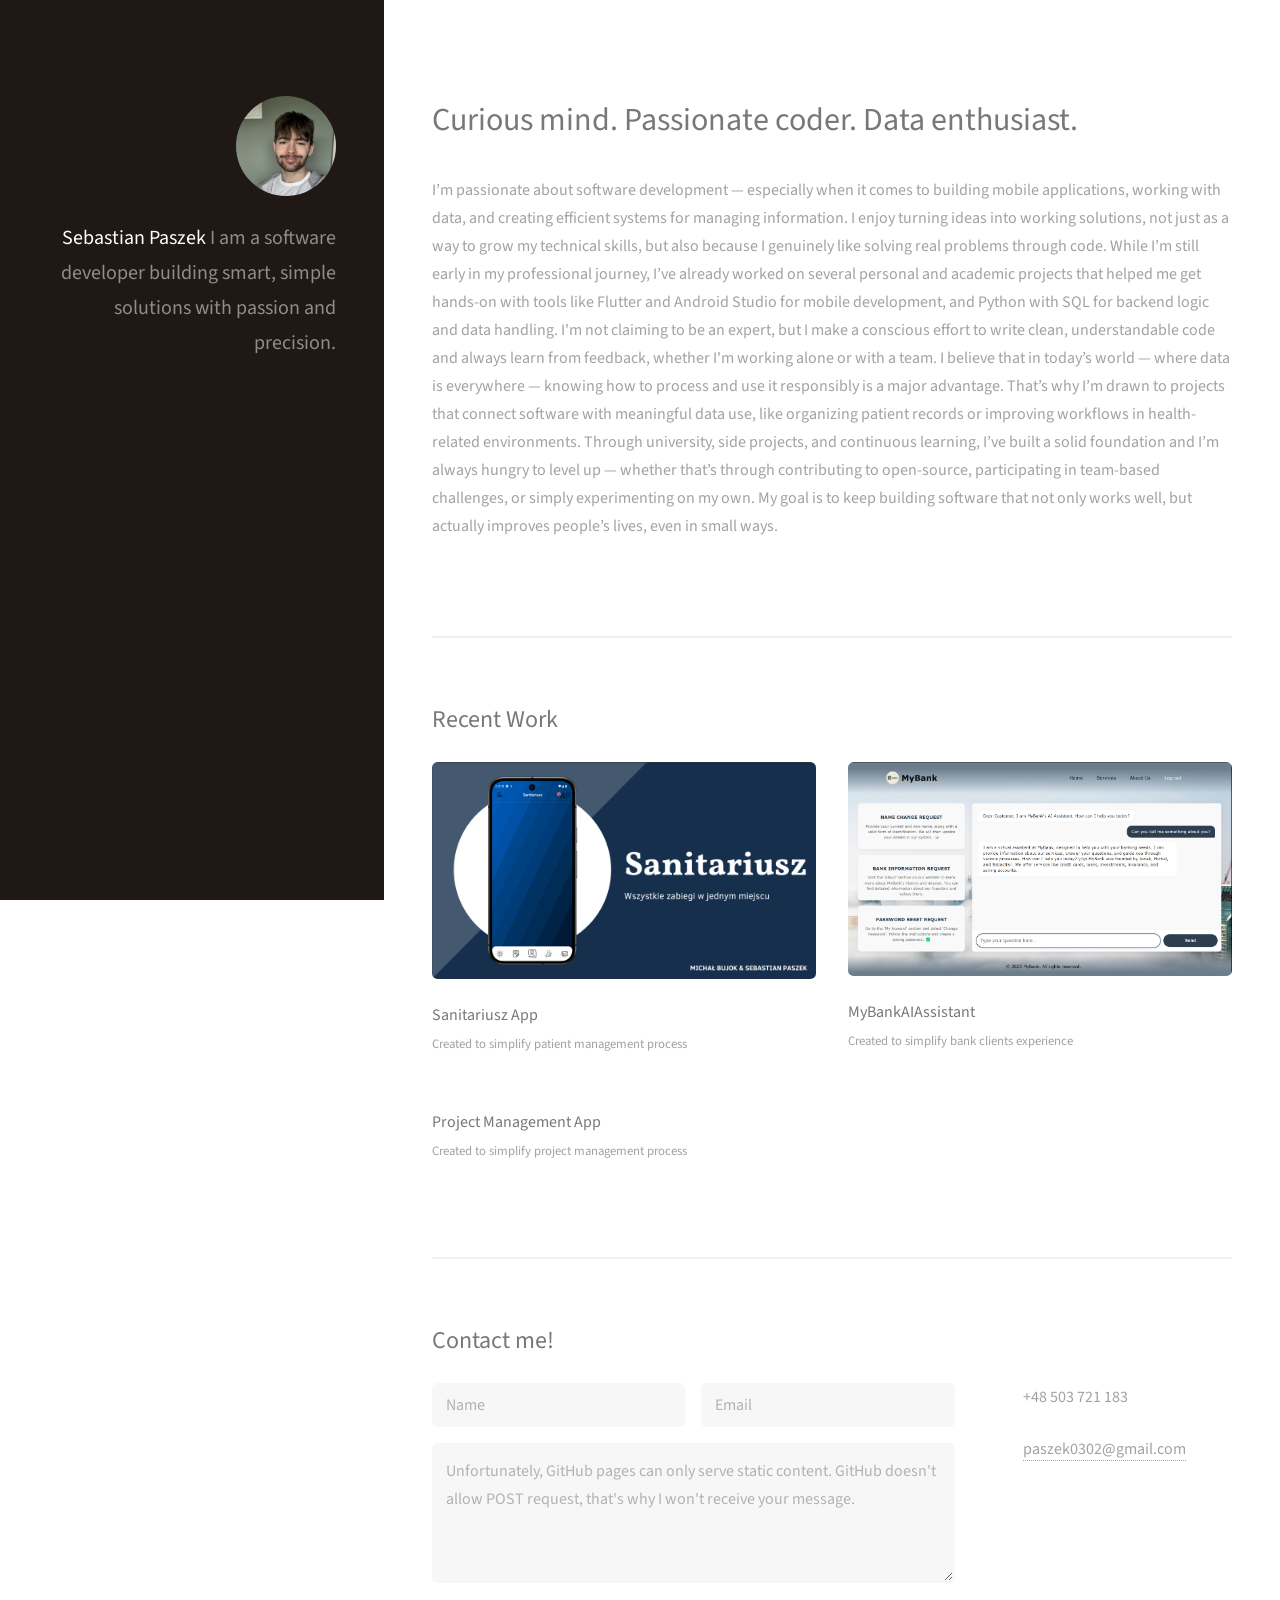
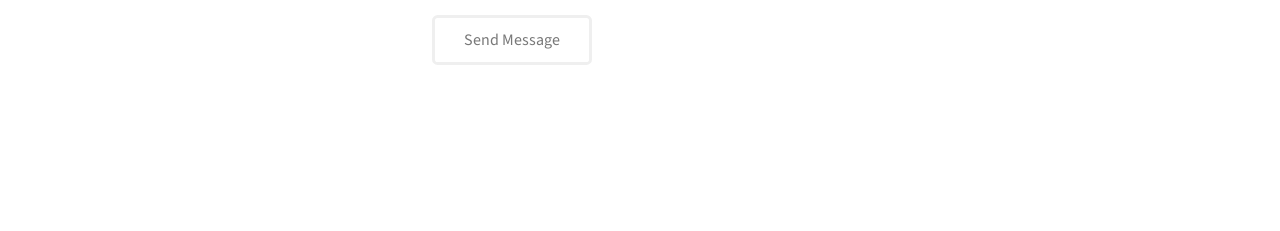
==== index.html @ a82b61fe "First push Inital push" ====
<!DOCTYPE HTML>
<!--
	Strata by HTML5 UP
	html5up.net | @ajlkn
	Free for personal and commercial use under the CCA 3.0 license (html5up.net/license)
-->
<html>
	<head>
		<title>Sebastian Paszek - Software Developer</title>
		<meta charset="utf-8" />
		<meta name="viewport" content="width=device-width, initial-scale=1, user-scalable=no" />
		<link rel="stylesheet" href="assets/css/main.css" />
	</head>
	<body class="is-preload">

		<!-- Header -->
			<header id="header">
				<div class="inner">
					<a href="#" class="image avatar"><img src="images/avatar.jpeg" alt="" /></a>
					<h1><strong>Sebastian Paszek</strong><br />
					I am a software developer building smart, simple solutions
					<br>with passion and precision. <br />
				</div>
			</header>

		<!-- Main -->
			<div id="main">

				<!-- About me section
				<section id="about" style="height: 0;">
					
				</section>

				About my work section
				<section id="work" style="height: 0;">
 				-->

				<!-- One -->
					<section id="one">
						<header class="major">
							<h2>Curious mind. Passionate coder. Data enthusiast.</h2>
						</header>
						<p>I’m passionate about software development — especially when it comes to building mobile applications, working with data, and creating efficient systems for managing information. I enjoy turning ideas into working solutions, not just as a way to grow my technical skills, but also because I genuinely like solving real problems through code.

While I’m still early in my professional journey, I’ve already worked on several personal and academic projects that helped me get hands-on with tools like Flutter and Android Studio for mobile development, and Python with SQL for backend logic and data handling. I'm not claiming to be an expert, but I make a conscious effort to write clean, understandable code and always learn from feedback, whether I'm working alone or with a team.

I believe that in today’s world — where data is everywhere — knowing how to process and use it responsibly is a major advantage. That’s why I’m drawn to projects that connect software with meaningful data use, like organizing patient records or improving workflows in health-related environments.

Through university, side projects, and continuous learning, I’ve built a solid foundation and I’m always hungry to level up — whether that’s through contributing to open-source, participating in team-based challenges, or simply experimenting on my own. My goal is to keep building software that not only works well, but actually improves people’s lives, even in small ways.</p>
						<ul class="actions">
							<!-- <li><a href="#" data-section="about" class="button">More about me</a></li> -->
						</ul>
					</section>

				<!-- Two -->
					<section id="two">
						<h2>Recent Work</h2>
						<div class="row">
							<article class="col-6 col-12-xsmall work-item">
								<a href="images/fulls/01.png" class="image fit thumb"><img src="images/thumbs/01.png" alt="" /></a>
								<h3>Sanitariusz App</h3>
								<p>Created to simplify patient management process</p>
							</article>
							<article class="col-6 col-12-xsmall work-item">
								<a href="images/fulls/02.png" class="image fit thumb"><img src="images/thumbs/02.png" alt="" /></a>
								<h3>MyBankAIAssistant</h3>
								<p>Created to simplify bank clients experience</p>
							</article>
							<article class="col-6 col-12-xsmall work-item">
								<a href="images/fulls/03.jpg" class="image fit thumb"><img src="images/thumbs/03.jpg" alt="" /></a>
								<h3>Project Management App</h3>
								<p>Created to simplify project management process</p>
							</article>
						</div>
						<ul class="actions">
							<!-- <li><a href="#" data-section="work"  class="button">More about my work</a></li> -->
						</ul>
					</section>

				<!-- Three -->
					<section id="three">
						<h2>Contact me!</h2>
						<div class="row">
							<div class="col-8 col-12-small">
								<form method="post" action="#">
									<div class="row gtr-uniform gtr-50">
										<div class="col-6 col-12-xsmall"><input type="text" name="name" id="name" placeholder="Name" /></div>
										<div class="col-6 col-12-xsmall"><input type="email" name="email" id="email" placeholder="Email" /></div>
										<div class="col-12"><textarea name="message" id="message" placeholder="Unfortunately, GitHub pages can only serve static content. GitHub doesn't allow POST request, that's why I won't receive your message. " rows="4"></textarea></div>
									</div>
								</form>
								<ul class="actions">
									<li><input type="submit" value="Send Message" /></li>
								</ul>
							</div>
							<div class="col-4 col-12-small">
								<ul class="labeled-icons">
									<li>
										<h3 class="icon solid fa-mobile-alt"><span class="label">Phone</span></h3>
										+48 503 721 183
									</li>
									<li>
										<h3 class="icon solid fa-envelope"><span class="label">Email</span></h3>
										<a href="#">paszek0302@gmail.com</a>
									</li>
								</ul>
							</div>
						</div>
					</section>
			</div>

		<!-- Footer -->
			<footer id="footer">
				<div class="inner">
					<ul class="icons">
						<li><a href="#" class="icon brands fa-twitter"><span class="label">Twitter</span></a></li>
						<li><a href="#" class="icon brands fa-github"><span class="label">Github</span></a></li>
						<li><a href="#" class="icon brands fa-dribbble"><span class="label">Dribbble</span></a></li>
						<li><a href="#" class="icon solid fa-envelope"><span class="label">Email</span></a></li>
					</ul>
					<ul class="copyright">
						<li>&copy; Sebastian Paszek</li>
					</ul>
				</div>
			</footer>

		<!-- Scripts -->
			<script src="assets/js/jquery.min.js"></script>
			<script src="assets/js/jquery.poptrox.min.js"></script>
			<script src="assets/js/browser.min.js"></script>
			<script src="assets/js/breakpoints.min.js"></script>
			<script src="assets/js/util.js"></script>
			<script src="assets/js/main.js"></script>
			<script src="assets/js/dynamic-content.js"></script>
	</body>
</html>
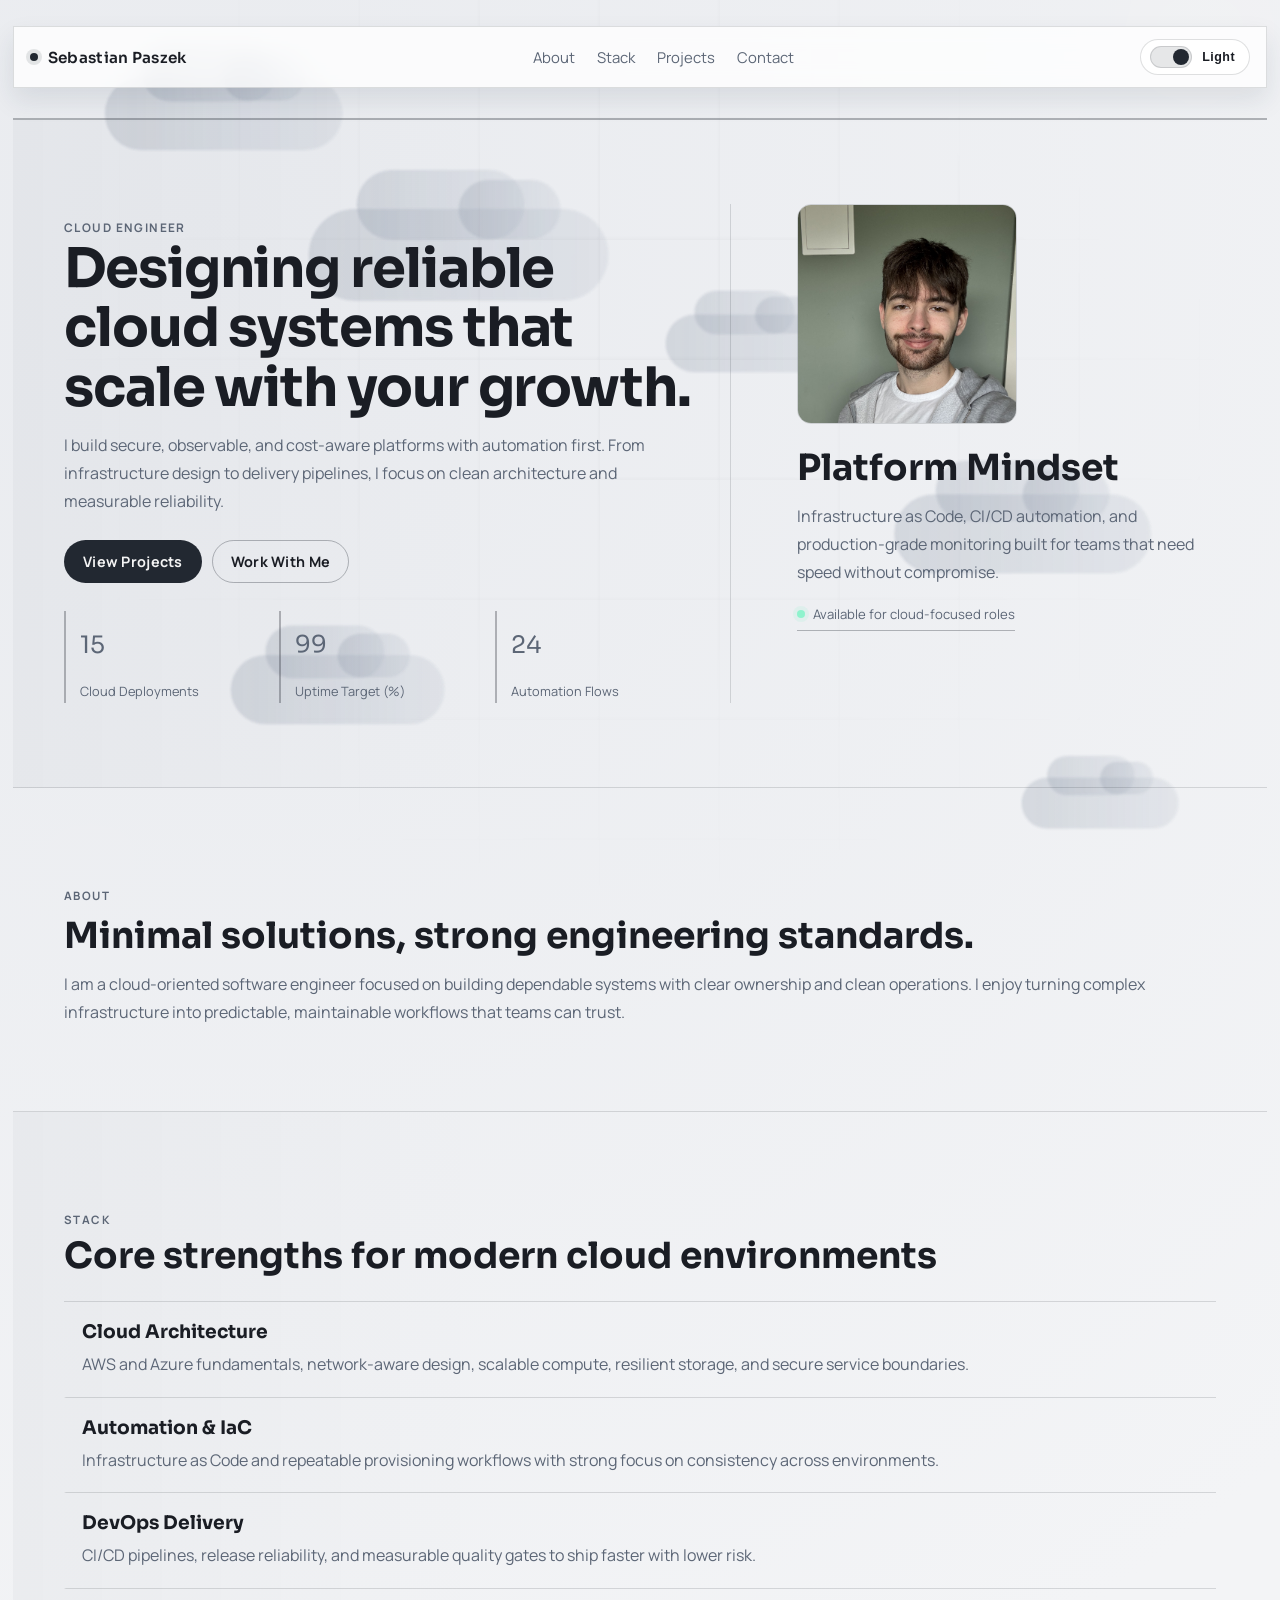
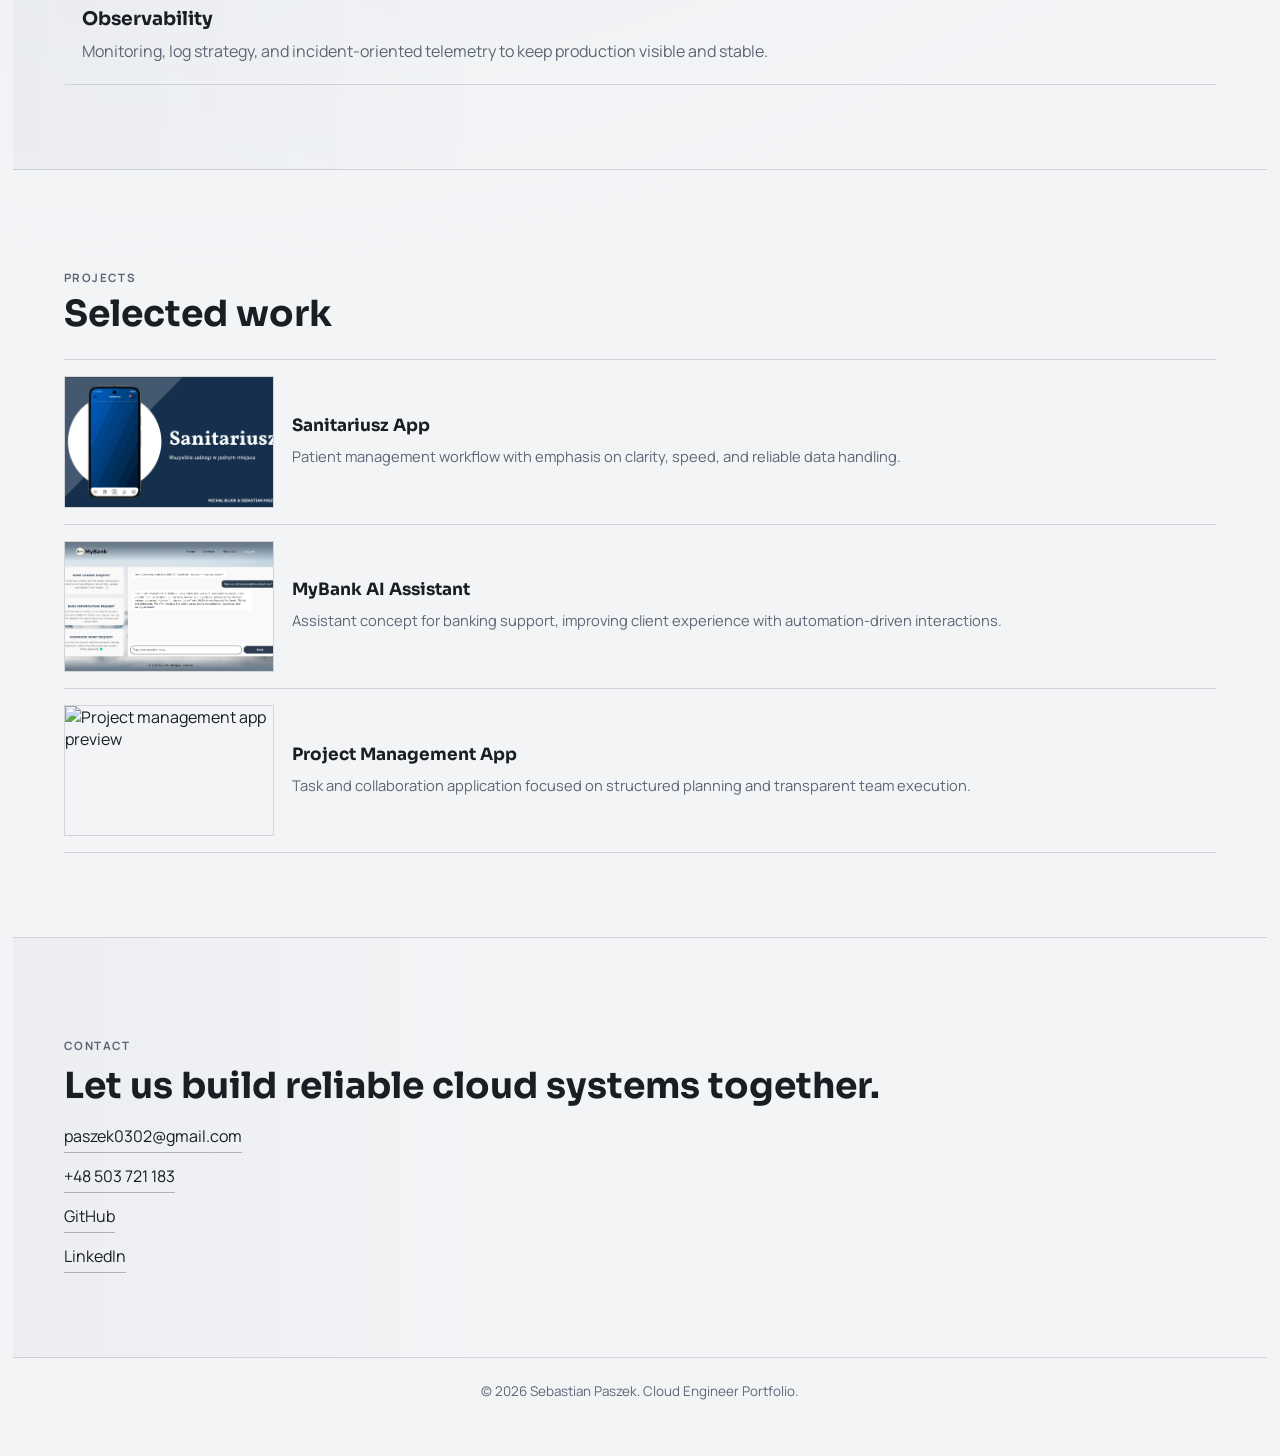
==== commit 1b89c9c2: "New portfolio new :)" ====
--- a/index.html
+++ b/index.html
@@ -1,136 +1,182 @@
-<!DOCTYPE HTML>
-<!--
-	Strata by HTML5 UP
-	html5up.net | @ajlkn
-	Free for personal and commercial use under the CCA 3.0 license (html5up.net/license)
--->
-<html>
-	<head>
-		<title>Sebastian Paszek - Software Developer</title>
-		<meta charset="utf-8" />
-		<meta name="viewport" content="width=device-width, initial-scale=1, user-scalable=no" />
-		<link rel="stylesheet" href="assets/css/main.css" />
-	</head>
-	<body class="is-preload">
+﻿<!DOCTYPE html>
+<html lang="en" data-theme="dark">
+  <head>
+    <meta charset="UTF-8" />
+    <meta name="viewport" content="width=device-width, initial-scale=1.0" />
+    <title>Sebastian Paszek | Cloud Engineer</title>
+    <meta
+      name="description"
+      content="Portfolio of Sebastian Paszek - Cloud Engineer focused on scalable architecture, automation, and reliable delivery."
+    />
+    <link rel="preconnect" href="https://fonts.googleapis.com" />
+    <link rel="preconnect" href="https://fonts.gstatic.com" crossorigin />
+    <link
+      href="https://fonts.googleapis.com/css2?family=Manrope:wght@400;500;600;700;800&family=Sora:wght@500;600;700&display=swap"
+      rel="stylesheet"
+    />
+    <link rel="stylesheet" href="assets/css/main.css" />
+  </head>
+  <body>
+    <div class="sky" aria-hidden="true">
+      <div class="cloud cloud-1"></div>
+      <div class="cloud cloud-2"></div>
+      <div class="cloud cloud-3"></div>
+      <div class="cloud cloud-4"></div>
+      <div class="cloud cloud-5"></div>
+      <div class="cloud cloud-6"></div>
+      <div class="grid"></div>
+      <div class="glow glow-1"></div>
+      <div class="glow glow-2"></div>
+    </div>
 
-		<!-- Header -->
-			<header id="header">
-				<div class="inner">
-					<a href="#" class="image avatar"><img src="images/avatar.jpeg" alt="" /></a>
-					<h1><strong>Sebastian Paszek</strong><br />
-					I am a software developer building smart, simple solutions
-					<br>with passion and precision. <br />
-				</div>
-			</header>
+    <div class="layout">
+      <header class="topbar reveal" data-reveal>
+        <a class="brand" href="#home">
+          <span class="brand-dot"></span>
+          Sebastian Paszek
+        </a>
+        <nav class="menu" aria-label="Main navigation">
+          <a href="#about">About</a>
+          <a href="#stack">Stack</a>
+          <a href="#projects">Projects</a>
+          <a href="#contact">Contact</a>
+        </nav>
+        <button class="theme-toggle" id="theme-toggle" type="button" aria-label="Switch theme">
+          <span class="toggle-track">
+            <span class="toggle-thumb"></span>
+          </span>
+          <span class="toggle-label" id="theme-label">Dark</span>
+        </button>
+      </header>
 
-		<!-- Main -->
-			<div id="main">
+      <main class="sections">
+        <section class="section-band hero-band" id="home">
+          <div class="hero-content reveal" data-reveal>
+            <p class="eyebrow">Cloud Engineer</p>
+            <h1>Designing reliable cloud systems that scale with your growth.</h1>
+            <p class="hero-text">
+              I build secure, observable, and cost-aware platforms with automation first. From infrastructure design to delivery pipelines,
+              I focus on clean architecture and measurable reliability.
+            </p>
+            <div class="hero-actions">
+              <a class="btn btn-primary" href="#projects">View Projects</a>
+              <a class="btn btn-ghost" href="#contact">Work With Me</a>
+            </div>
+            <ul class="stats">
+              <li>
+                <p class="stat-value" data-counter="15">0</p>
+                <p class="stat-label">Cloud Deployments</p>
+              </li>
+              <li>
+                <p class="stat-value" data-counter="99">0</p>
+                <p class="stat-label">Uptime Target (%)</p>
+              </li>
+              <li>
+                <p class="stat-value" data-counter="24">0</p>
+                <p class="stat-label">Automation Flows</p>
+              </li>
+            </ul>
+          </div>
 
-				<!-- About me section
-				<section id="about" style="height: 0;">
-					
-				</section>
+          <aside class="hero-card reveal" data-reveal>
+            <img src="images/avatar.jpeg" alt="Portrait of Sebastian Paszek" />
+            <div class="hero-card-content">
+              <h2>Platform Mindset</h2>
+              <p>
+                Infrastructure as Code, CI/CD automation, and production-grade monitoring built for teams that need speed without compromise.
+              </p>
+            </div>
+            <div class="status-pill">
+              <span class="status-dot"></span>
+              Available for cloud-focused roles
+            </div>
+          </aside>
+        </section>
 
-				About my work section
-				<section id="work" style="height: 0;">
- 				-->
+        <section class="section-band reveal" id="about" data-reveal>
+          <p class="section-kicker">About</p>
+          <h2>Minimal solutions, strong engineering standards.</h2>
+          <p>
+            I am a cloud-oriented software engineer focused on building dependable systems with clear ownership and clean operations. I enjoy
+            turning complex infrastructure into predictable, maintainable workflows that teams can trust.
+          </p>
+        </section>
 
-				<!-- One -->
-					<section id="one">
-						<header class="major">
-							<h2>Curious mind. Passionate coder. Data enthusiast.</h2>
-						</header>
-						<p>I’m passionate about software development — especially when it comes to building mobile applications, working with data, and creating efficient systems for managing information. I enjoy turning ideas into working solutions, not just as a way to grow my technical skills, but also because I genuinely like solving real problems through code.
+        <section class="section-band" id="stack">
+          <div class="section-head reveal" data-reveal>
+            <p class="section-kicker">Stack</p>
+            <h2>Core strengths for modern cloud environments</h2>
+          </div>
+          <div class="stack-grid">
+            <article class="stack-card reveal" data-reveal>
+              <h3>Cloud Architecture</h3>
+              <p>AWS and Azure fundamentals, network-aware design, scalable compute, resilient storage, and secure service boundaries.</p>
+            </article>
+            <article class="stack-card reveal" data-reveal>
+              <h3>Automation & IaC</h3>
+              <p>Infrastructure as Code and repeatable provisioning workflows with strong focus on consistency across environments.</p>
+            </article>
+            <article class="stack-card reveal" data-reveal>
+              <h3>DevOps Delivery</h3>
+              <p>CI/CD pipelines, release reliability, and measurable quality gates to ship faster with lower risk.</p>
+            </article>
+            <article class="stack-card reveal" data-reveal>
+              <h3>Observability</h3>
+              <p>Monitoring, log strategy, and incident-oriented telemetry to keep production visible and stable.</p>
+            </article>
+          </div>
+        </section>
 
-While I’m still early in my professional journey, I’ve already worked on several personal and academic projects that helped me get hands-on with tools like Flutter and Android Studio for mobile development, and Python with SQL for backend logic and data handling. I'm not claiming to be an expert, but I make a conscious effort to write clean, understandable code and always learn from feedback, whether I'm working alone or with a team.
+        <section class="section-band" id="projects">
+          <div class="section-head reveal" data-reveal>
+            <p class="section-kicker">Projects</p>
+            <h2>Selected work</h2>
+          </div>
 
-I believe that in today’s world — where data is everywhere — knowing how to process and use it responsibly is a major advantage. That’s why I’m drawn to projects that connect software with meaningful data use, like organizing patient records or improving workflows in health-related environments.
+          <div class="projects-grid">
+            <article class="project-card reveal" data-reveal>
+              <img src="images/thumbs/01.png" alt="Sanitariusz app preview" />
+              <div class="project-content">
+                <h3>Sanitariusz App</h3>
+                <p>Patient management workflow with emphasis on clarity, speed, and reliable data handling.</p>
+              </div>
+            </article>
 
-Through university, side projects, and continuous learning, I’ve built a solid foundation and I’m always hungry to level up — whether that’s through contributing to open-source, participating in team-based challenges, or simply experimenting on my own. My goal is to keep building software that not only works well, but actually improves people’s lives, even in small ways.</p>
-						<ul class="actions">
-							<!-- <li><a href="#" data-section="about" class="button">More about me</a></li> -->
-						</ul>
-					</section>
+            <article class="project-card reveal" data-reveal>
+              <img src="images/thumbs/02.png" alt="Bank assistant preview" />
+              <div class="project-content">
+                <h3>MyBank AI Assistant</h3>
+                <p>Assistant concept for banking support, improving client experience with automation-driven interactions.</p>
+              </div>
+            </article>
 
-				<!-- Two -->
-					<section id="two">
-						<h2>Recent Work</h2>
-						<div class="row">
-							<article class="col-6 col-12-xsmall work-item">
-								<a href="images/fulls/01.png" class="image fit thumb"><img src="images/thumbs/01.png" alt="" /></a>
-								<h3>Sanitariusz App</h3>
-								<p>Created to simplify patient management process</p>
-							</article>
-							<article class="col-6 col-12-xsmall work-item">
-								<a href="images/fulls/02.png" class="image fit thumb"><img src="images/thumbs/02.png" alt="" /></a>
-								<h3>MyBankAIAssistant</h3>
-								<p>Created to simplify bank clients experience</p>
-							</article>
-							<article class="col-6 col-12-xsmall work-item">
-								<a href="images/fulls/03.jpg" class="image fit thumb"><img src="images/thumbs/03.jpg" alt="" /></a>
-								<h3>Project Management App</h3>
-								<p>Created to simplify project management process</p>
-							</article>
-						</div>
-						<ul class="actions">
-							<!-- <li><a href="#" data-section="work"  class="button">More about my work</a></li> -->
-						</ul>
-					</section>
+            <article class="project-card reveal" data-reveal>
+              <img src="images/thumbs/03.jpg" alt="Project management app preview" />
+              <div class="project-content">
+                <h3>Project Management App</h3>
+                <p>Task and collaboration application focused on structured planning and transparent team execution.</p>
+              </div>
+            </article>
+          </div>
+        </section>
 
-				<!-- Three -->
-					<section id="three">
-						<h2>Contact me!</h2>
-						<div class="row">
-							<div class="col-8 col-12-small">
-								<form method="post" action="#">
-									<div class="row gtr-uniform gtr-50">
-										<div class="col-6 col-12-xsmall"><input type="text" name="name" id="name" placeholder="Name" /></div>
-										<div class="col-6 col-12-xsmall"><input type="email" name="email" id="email" placeholder="Email" /></div>
-										<div class="col-12"><textarea name="message" id="message" placeholder="Unfortunately, GitHub pages can only serve static content. GitHub doesn't allow POST request, that's why I won't receive your message. " rows="4"></textarea></div>
-									</div>
-								</form>
-								<ul class="actions">
-									<li><input type="submit" value="Send Message" /></li>
-								</ul>
-							</div>
-							<div class="col-4 col-12-small">
-								<ul class="labeled-icons">
-									<li>
-										<h3 class="icon solid fa-mobile-alt"><span class="label">Phone</span></h3>
-										+48 503 721 183
-									</li>
-									<li>
-										<h3 class="icon solid fa-envelope"><span class="label">Email</span></h3>
-										<a href="#">paszek0302@gmail.com</a>
-									</li>
-								</ul>
-							</div>
-						</div>
-					</section>
-			</div>
+        <section class="section-band contact reveal" id="contact" data-reveal>
+          <p class="section-kicker">Contact</p>
+          <h2>Let us build reliable cloud systems together.</h2>
+          <div class="contact-grid">
+            <a href="mailto:paszek0302@gmail.com">paszek0302@gmail.com</a>
+            <a href="tel:+48503721183">+48 503 721 183</a>
+            <a href="https://github.com" target="_blank" rel="noreferrer">GitHub</a>
+            <a href="https://linkedin.com" target="_blank" rel="noreferrer">LinkedIn</a>
+          </div>
+        </section>
+      </main>
 
-		<!-- Footer -->
-			<footer id="footer">
-				<div class="inner">
-					<ul class="icons">
-						<li><a href="#" class="icon brands fa-twitter"><span class="label">Twitter</span></a></li>
-						<li><a href="#" class="icon brands fa-github"><span class="label">Github</span></a></li>
-						<li><a href="#" class="icon brands fa-dribbble"><span class="label">Dribbble</span></a></li>
-						<li><a href="#" class="icon solid fa-envelope"><span class="label">Email</span></a></li>
-					</ul>
-					<ul class="copyright">
-						<li>&copy; Sebastian Paszek</li>
-					</ul>
-				</div>
-			</footer>
+      <footer class="footer reveal" data-reveal>
+        <p>&copy; <span id="year"></span> Sebastian Paszek. Cloud Engineer Portfolio.</p>
+      </footer>
+    </div>
 
-		<!-- Scripts -->
-			<script src="assets/js/jquery.min.js"></script>
-			<script src="assets/js/jquery.poptrox.min.js"></script>
-			<script src="assets/js/browser.min.js"></script>
-			<script src="assets/js/breakpoints.min.js"></script>
-			<script src="assets/js/util.js"></script>
-			<script src="assets/js/main.js"></script>
-			<script src="assets/js/dynamic-content.js"></script>
-	</body>
-</html>+    <script src="assets/js/main.js"></script>
+  </body>
+</html>
--- a/assets/css/main.css
+++ b/assets/css/main.css
@@ -0,0 +1,809 @@
+﻿:root {
+  --font-heading: "Sora", "Segoe UI", sans-serif;
+  --font-body: "Manrope", "Segoe UI", sans-serif;
+
+  --bg: #0a0a0b;
+  --bg-soft: #131316;
+  --surface: rgba(18, 18, 20, 0.78);
+  --surface-strong: rgba(25, 25, 28, 0.92);
+  --text: #f2f2f4;
+  --text-muted: #adadb5;
+  --line: rgba(255, 255, 255, 0.14);
+  --line-strong: rgba(255, 255, 255, 0.25);
+  --accent: #d2d6dd;
+  --accent-soft: rgba(210, 214, 221, 0.14);
+  --shadow: 0 12px 34px rgba(0, 0, 0, 0.35);
+
+  --cloud: rgba(255, 255, 255, 0.16);
+  --cloud-soft: rgba(255, 255, 255, 0.08);
+}
+
+html[data-theme="light"] {
+  --bg: #f3f4f6;
+  --bg-soft: #e9ebef;
+  --surface: rgba(255, 255, 255, 0.78);
+  --surface-strong: rgba(255, 255, 255, 0.94);
+  --text: #1a1d24;
+  --text-muted: #5c6676;
+  --line: rgba(26, 31, 41, 0.14);
+  --line-strong: rgba(26, 31, 41, 0.3);
+  --accent: #222831;
+  --accent-soft: rgba(34, 40, 49, 0.11);
+  --shadow: 0 12px 26px rgba(32, 46, 70, 0.1);
+
+  --cloud: rgba(132, 143, 161, 0.28);
+  --cloud-soft: rgba(160, 171, 187, 0.18);
+}
+
+* {
+  box-sizing: border-box;
+}
+
+html {
+  scroll-behavior: smooth;
+}
+
+body {
+  margin: 0;
+  min-height: 100vh;
+  font-family: var(--font-body);
+  color: var(--text);
+  background: radial-gradient(circle at 16% 8%, var(--bg-soft) 0%, var(--bg) 54%);
+  overflow-x: hidden;
+}
+
+img {
+  display: block;
+  max-width: 100%;
+}
+
+a {
+  color: inherit;
+  text-decoration: none;
+}
+
+.sky {
+  position: fixed;
+  inset: 0;
+  z-index: 0;
+  pointer-events: none;
+  overflow: hidden;
+}
+
+.grid {
+  position: absolute;
+  inset: 0;
+  background-image: linear-gradient(to right, transparent 0%, transparent 97%, var(--line) 100%),
+    linear-gradient(to bottom, transparent 0%, transparent 96.5%, var(--line) 100%);
+  background-size: 120px 120px;
+  opacity: 0.17;
+  mask-image: radial-gradient(circle at 50% 35%, black 10%, transparent 78%);
+  animation: pulseGrid 12s ease-in-out infinite;
+}
+
+.cloud,
+.cloud::before,
+.cloud::after {
+  position: absolute;
+  border-radius: 999px;
+}
+
+.cloud {
+  background: linear-gradient(90deg, var(--cloud), var(--cloud-soft));
+  filter: blur(1px);
+  transform: translate3d(var(--tx, 0px), var(--ty, 0px), 0) scale(var(--s, 1));
+  opacity: 0.9;
+  will-change: transform;
+  transition: opacity 0.3s ease;
+}
+
+.cloud::before,
+.cloud::after {
+  content: "";
+  background: inherit;
+}
+
+.cloud::before {
+  width: 56%;
+  height: 76%;
+  top: -42%;
+  left: 16%;
+}
+
+.cloud::after {
+  width: 34%;
+  height: 64%;
+  top: -31%;
+  right: 16%;
+}
+
+.cloud-1 {
+  width: 240px;
+  height: 74px;
+  left: 8%;
+  top: 8%;
+}
+
+.cloud-2 {
+  width: 300px;
+  height: 92px;
+  left: 24%;
+  top: 22%;
+}
+
+.cloud-3 {
+  width: 180px;
+  height: 58px;
+  left: 52%;
+  top: 34%;
+}
+
+.cloud-4 {
+  width: 260px;
+  height: 80px;
+  left: 70%;
+  top: 56%;
+}
+
+.cloud-5 {
+  width: 210px;
+  height: 68px;
+  left: 18%;
+  top: 73%;
+}
+
+.cloud-6 {
+  width: 160px;
+  height: 52px;
+  left: 80%;
+  top: 88%;
+}
+
+.glow {
+  position: absolute;
+  border-radius: 50%;
+  filter: blur(72px);
+}
+
+.glow-1 {
+  width: 300px;
+  height: 300px;
+  background: rgba(255, 255, 255, 0.08);
+  top: -120px;
+  right: -70px;
+  animation: float 9s ease-in-out infinite;
+}
+
+.glow-2 {
+  width: 280px;
+  height: 280px;
+  background: rgba(255, 255, 255, 0.06);
+  bottom: -100px;
+  left: -50px;
+  animation: float 10s ease-in-out infinite reverse;
+}
+
+.layout {
+  position: relative;
+  z-index: 2;
+  width: min(1680px, 98%);
+  margin: 0 auto;
+  padding: 26px 0 42px;
+}
+
+.topbar {
+  position: sticky;
+  top: 16px;
+  z-index: 20;
+  display: flex;
+  align-items: center;
+  justify-content: space-between;
+  gap: 16px;
+  padding: 12px 16px;
+  border: 1px solid var(--line);
+  backdrop-filter: blur(10px);
+  background: var(--surface);
+  box-shadow: var(--shadow);
+}
+
+.brand {
+  display: inline-flex;
+  align-items: center;
+  gap: 10px;
+  font-family: var(--font-heading);
+  font-size: 0.95rem;
+  font-weight: 600;
+  letter-spacing: 0.02em;
+}
+
+.brand-dot {
+  width: 8px;
+  height: 8px;
+  border-radius: 50%;
+  background: var(--accent);
+  box-shadow: 0 0 0 4px var(--accent-soft);
+}
+
+.menu {
+  display: flex;
+  align-items: center;
+  gap: 22px;
+}
+
+.menu a {
+  color: var(--text-muted);
+  font-size: 0.93rem;
+  transition: color 0.24s ease;
+}
+
+.menu a:hover {
+  color: var(--text);
+}
+
+.theme-toggle {
+  display: inline-flex;
+  align-items: center;
+  gap: 10px;
+  border: 1px solid var(--line);
+  background: var(--surface-strong);
+  color: var(--text);
+  padding: 6px 9px;
+  border-radius: 999px;
+  cursor: pointer;
+  transition: transform 0.22s ease;
+}
+
+.theme-toggle:hover {
+  transform: translateY(-1px);
+}
+
+.toggle-track {
+  width: 42px;
+  height: 22px;
+  border-radius: 999px;
+  background: var(--accent-soft);
+  position: relative;
+  border: 1px solid var(--line);
+}
+
+.toggle-thumb {
+  position: absolute;
+  top: 2px;
+  left: 2px;
+  width: 16px;
+  height: 16px;
+  border-radius: 50%;
+  background: var(--accent);
+  transition: transform 0.25s ease;
+}
+
+html[data-theme="light"] .toggle-thumb {
+  transform: translateX(20px);
+}
+
+.toggle-label {
+  min-width: 38px;
+  text-align: left;
+  font-size: 0.78rem;
+  font-weight: 700;
+  letter-spacing: 0.04em;
+}
+
+.sections {
+  margin-top: 30px;
+  border-top: 2px solid var(--line-strong);
+}
+
+.section-band {
+  padding: clamp(44px, 7vw, 84px) clamp(16px, 4vw, 72px);
+  border-bottom: 1px solid var(--line);
+  position: relative;
+}
+
+.section-band:nth-child(odd) {
+  background: linear-gradient(90deg, rgba(255, 255, 255, 0.02), transparent 38%);
+}
+
+html[data-theme="light"] .section-band:nth-child(odd) {
+  background: linear-gradient(90deg, rgba(40, 52, 69, 0.03), transparent 38%);
+}
+
+.hero-band {
+  display: grid;
+  grid-template-columns: 1.2fr 0.8fr;
+  gap: 40px;
+}
+
+.hero-content {
+  border-right: 1px solid var(--line);
+  padding-right: clamp(20px, 3vw, 36px);
+}
+
+.hero-card {
+  padding-left: clamp(14px, 3vw, 26px);
+  display: grid;
+  gap: 14px;
+  align-content: start;
+}
+
+.eyebrow {
+  margin: 0 0 10px;
+  color: var(--text-muted);
+  text-transform: uppercase;
+  letter-spacing: 0.12em;
+  font-size: 0.74rem;
+  font-weight: 700;
+}
+
+h1,
+h2,
+h3 {
+  margin: 0;
+  font-family: var(--font-heading);
+}
+
+h1 {
+  font-size: clamp(2rem, 4.8vw, 3.4rem);
+  line-height: 1.1;
+  letter-spacing: -0.02em;
+}
+
+.hero-text {
+  margin: 20px 0 0;
+  color: var(--text-muted);
+  font-size: 1rem;
+  line-height: 1.74;
+  max-width: 62ch;
+}
+
+.hero-actions {
+  margin-top: 24px;
+  display: flex;
+  flex-wrap: wrap;
+  gap: 10px;
+}
+
+.btn {
+  display: inline-flex;
+  align-items: center;
+  justify-content: center;
+  border-radius: 999px;
+  border: 1px solid transparent;
+  padding: 11px 18px;
+  font-weight: 700;
+  font-size: 0.9rem;
+  letter-spacing: 0.02em;
+  transition: transform 0.25s ease, background 0.25s ease;
+}
+
+.btn:hover {
+  transform: translateY(-2px);
+}
+
+.btn-primary {
+  background: var(--accent);
+  color: #101215;
+}
+
+html[data-theme="light"] .btn-primary {
+  color: #f4f4f4;
+}
+
+.btn-ghost {
+  border-color: var(--line-strong);
+  background: transparent;
+}
+
+.btn-ghost:hover {
+  background: var(--accent-soft);
+}
+
+.stats {
+  list-style: none;
+  margin: 28px 0 0;
+  padding: 0;
+  display: grid;
+  grid-template-columns: repeat(3, minmax(0, 1fr));
+  gap: 16px;
+}
+
+.stats li {
+  padding: 0 0 0 14px;
+  border-left: 2px solid var(--line-strong);
+}
+
+.stat-value {
+  margin: 0;
+  font-family: var(--font-heading);
+  font-size: 1.5rem;
+}
+
+.stat-label {
+  margin: 5px 0 0;
+  color: var(--text-muted);
+  font-size: 0.8rem;
+}
+
+.hero-card img {
+  width: 100%;
+  max-width: 220px;
+  border-radius: 14px;
+  border: 1px solid var(--line);
+}
+
+.hero-card-content p {
+  margin: 7px 0 0;
+  color: var(--text-muted);
+  line-height: 1.68;
+}
+
+.status-pill {
+  margin-top: 4px;
+  width: fit-content;
+  border-bottom: 1px solid var(--line-strong);
+  padding: 0 0 7px;
+  font-size: 0.82rem;
+  color: var(--text-muted);
+  display: inline-flex;
+  align-items: center;
+  gap: 8px;
+}
+
+.status-dot {
+  width: 8px;
+  height: 8px;
+  border-radius: 50%;
+  background: #8ef3cd;
+  box-shadow: 0 0 0 4px rgba(142, 243, 205, 0.16);
+}
+
+.section-kicker {
+  margin: 0;
+  color: var(--text-muted);
+  text-transform: uppercase;
+  letter-spacing: 0.12em;
+  font-size: 0.72rem;
+  font-weight: 700;
+}
+
+.section-band h2 {
+  margin-top: 8px;
+  font-size: clamp(1.5rem, 3vw, 2.25rem);
+  line-height: 1.2;
+}
+
+.section-band p {
+  margin: 14px 0 0;
+  color: var(--text-muted);
+  line-height: 1.74;
+}
+
+.section-head h2 {
+  margin-top: 4px;
+}
+
+.stack-grid,
+.projects-grid {
+  margin-top: 24px;
+  display: grid;
+}
+
+.stack-grid {
+  gap: 0;
+  border-top: 1px solid var(--line);
+}
+
+.stack-card {
+  padding: 18px 0 18px 16px;
+  border-bottom: 1px solid var(--line);
+  border-left: 2px solid transparent;
+  transition: border-color 0.24s ease, transform 0.24s ease;
+}
+
+.stack-card:hover {
+  border-left-color: var(--accent);
+  transform: translateX(3px);
+}
+
+.stack-card p {
+  margin-top: 8px;
+}
+
+.projects-grid {
+  gap: 0;
+  border-top: 1px solid var(--line);
+}
+
+.project-card {
+  display: grid;
+  grid-template-columns: 210px 1fr;
+  gap: 18px;
+  align-items: center;
+  padding: 16px 0;
+  border-bottom: 1px solid var(--line);
+  transition: background 0.24s ease;
+}
+
+.project-card:hover {
+  background: var(--accent-soft);
+}
+
+.project-card img {
+  width: 100%;
+  aspect-ratio: 16 / 10;
+  object-fit: cover;
+  border: 1px solid var(--line);
+}
+
+.project-content h3 {
+  font-size: 1.06rem;
+}
+
+.project-content p {
+  margin: 8px 0 0;
+  color: var(--text-muted);
+  line-height: 1.66;
+  font-size: 0.92rem;
+}
+
+.contact-grid {
+  margin-top: 18px;
+  display: grid;
+  gap: 12px;
+}
+
+.contact-grid a {
+  width: fit-content;
+  border-bottom: 1px solid var(--line-strong);
+  padding: 0 0 5px;
+  color: var(--text);
+  transition: transform 0.22s ease, color 0.22s ease;
+}
+
+.contact-grid a:hover {
+  transform: translateX(3px);
+  color: var(--accent);
+}
+
+.footer {
+  margin-top: 24px;
+  text-align: center;
+  color: var(--text-muted);
+  font-size: 0.84rem;
+}
+
+.reveal {
+  opacity: 0;
+  transform: translateY(24px);
+  transition: opacity 0.72s ease, transform 0.72s ease;
+}
+
+.reveal.is-visible {
+  opacity: 1;
+  transform: translateY(0);
+}
+
+@keyframes float {
+  0%,
+  100% {
+    transform: translateY(0);
+  }
+  50% {
+    transform: translateY(-15px);
+  }
+}
+
+@keyframes pulseGrid {
+  0%,
+  100% {
+    opacity: 0.14;
+  }
+  50% {
+    opacity: 0.22;
+  }
+}
+
+@media (max-width: 1000px) {
+  .menu {
+    display: none;
+  }
+
+  .hero-band {
+    grid-template-columns: 1fr;
+    gap: 24px;
+  }
+
+  .hero-content {
+    border-right: 0;
+    border-bottom: 1px solid var(--line);
+    padding-right: 0;
+    padding-bottom: 20px;
+  }
+
+  .hero-card {
+    padding-left: 0;
+  }
+
+  .stats {
+    grid-template-columns: repeat(3, minmax(0, 1fr));
+  }
+}
+
+@media (max-width: 760px) {
+  .layout {
+    width: 100%;
+    padding: 10px 10px 28px;
+  }
+
+  .topbar {
+    top: 8px;
+    display: grid;
+    grid-template-columns: 1fr auto;
+    grid-template-areas:
+      "brand theme"
+      "menu menu";
+    gap: 10px;
+    padding: 10px;
+    border-radius: 14px;
+    margin: 0 2px;
+  }
+
+  .brand {
+    grid-area: brand;
+    font-size: 0.83rem;
+  }
+
+  .theme-toggle {
+    grid-area: theme;
+    justify-self: end;
+    gap: 6px;
+    padding: 6px 8px;
+  }
+
+  .menu {
+    grid-area: menu;
+    display: flex;
+    gap: 8px;
+    overflow-x: auto;
+    scrollbar-width: none;
+    padding-bottom: 2px;
+  }
+
+  .menu::-webkit-scrollbar {
+    display: none;
+  }
+
+  .menu a {
+    flex: 0 0 auto;
+    padding: 7px 12px;
+    border-radius: 999px;
+    border: 1px solid var(--line);
+    background: var(--surface-strong);
+    font-size: 0.82rem;
+    line-height: 1;
+  }
+
+  .toggle-label {
+    min-width: 34px;
+    font-size: 0.72rem;
+  }
+
+  .sections {
+    margin-top: 14px;
+    border-top: 0;
+  }
+
+  .section-band {
+    margin-top: 12px;
+    padding: 22px 14px;
+    border: 1px solid var(--line);
+    border-radius: 16px;
+    background: linear-gradient(160deg, var(--surface), var(--surface-strong));
+  }
+
+  .section-band:first-child {
+    margin-top: 0;
+  }
+
+  .section-band:nth-child(odd) {
+    background: linear-gradient(160deg, var(--surface), var(--surface-strong));
+  }
+
+  .hero-band {
+    grid-template-columns: 1fr;
+    gap: 18px;
+  }
+
+  .hero-content {
+    border-bottom: 1px solid var(--line);
+    padding: 0 0 16px;
+  }
+
+  .hero-card {
+    padding-left: 0;
+    gap: 12px;
+  }
+
+  .hero-card img {
+    max-width: 170px;
+  }
+
+  .stats {
+    grid-template-columns: repeat(2, minmax(0, 1fr));
+    gap: 8px;
+    margin-top: 18px;
+  }
+
+  .stats li {
+    padding-left: 10px;
+  }
+
+  .stats li:last-child {
+    grid-column: 1 / -1;
+  }
+
+  .stack-grid {
+    border-top: 0;
+    gap: 10px;
+  }
+
+  .stack-card {
+    padding: 14px;
+    border: 1px solid var(--line);
+    border-radius: 12px;
+    background: var(--surface-strong);
+  }
+
+  .projects-grid {
+    border-top: 0;
+    gap: 10px;
+  }
+
+  .project-card {
+    grid-template-columns: 1fr;
+    gap: 10px;
+    padding: 12px;
+    border: 1px solid var(--line);
+    border-radius: 12px;
+    background: var(--surface-strong);
+  }
+
+  .project-card img {
+    max-width: 100%;
+    border-radius: 10px;
+  }
+
+  .contact-grid {
+    grid-template-columns: repeat(2, minmax(0, 1fr));
+    gap: 8px;
+  }
+
+  .contact-grid a {
+    width: 100%;
+    text-align: center;
+    border: 1px solid var(--line);
+    border-radius: 10px;
+    padding: 10px 8px;
+    background: var(--surface-strong);
+  }
+
+  .footer {
+    margin-top: 14px;
+    font-size: 0.8rem;
+  }
+}
+
+@media (prefers-reduced-motion: reduce) {
+  *,
+  *::before,
+  *::after {
+    animation: none !important;
+    transition: none !important;
+    scroll-behavior: auto !important;
+  }
+
+  .reveal {
+    opacity: 1;
+    transform: none;
+  }
+}
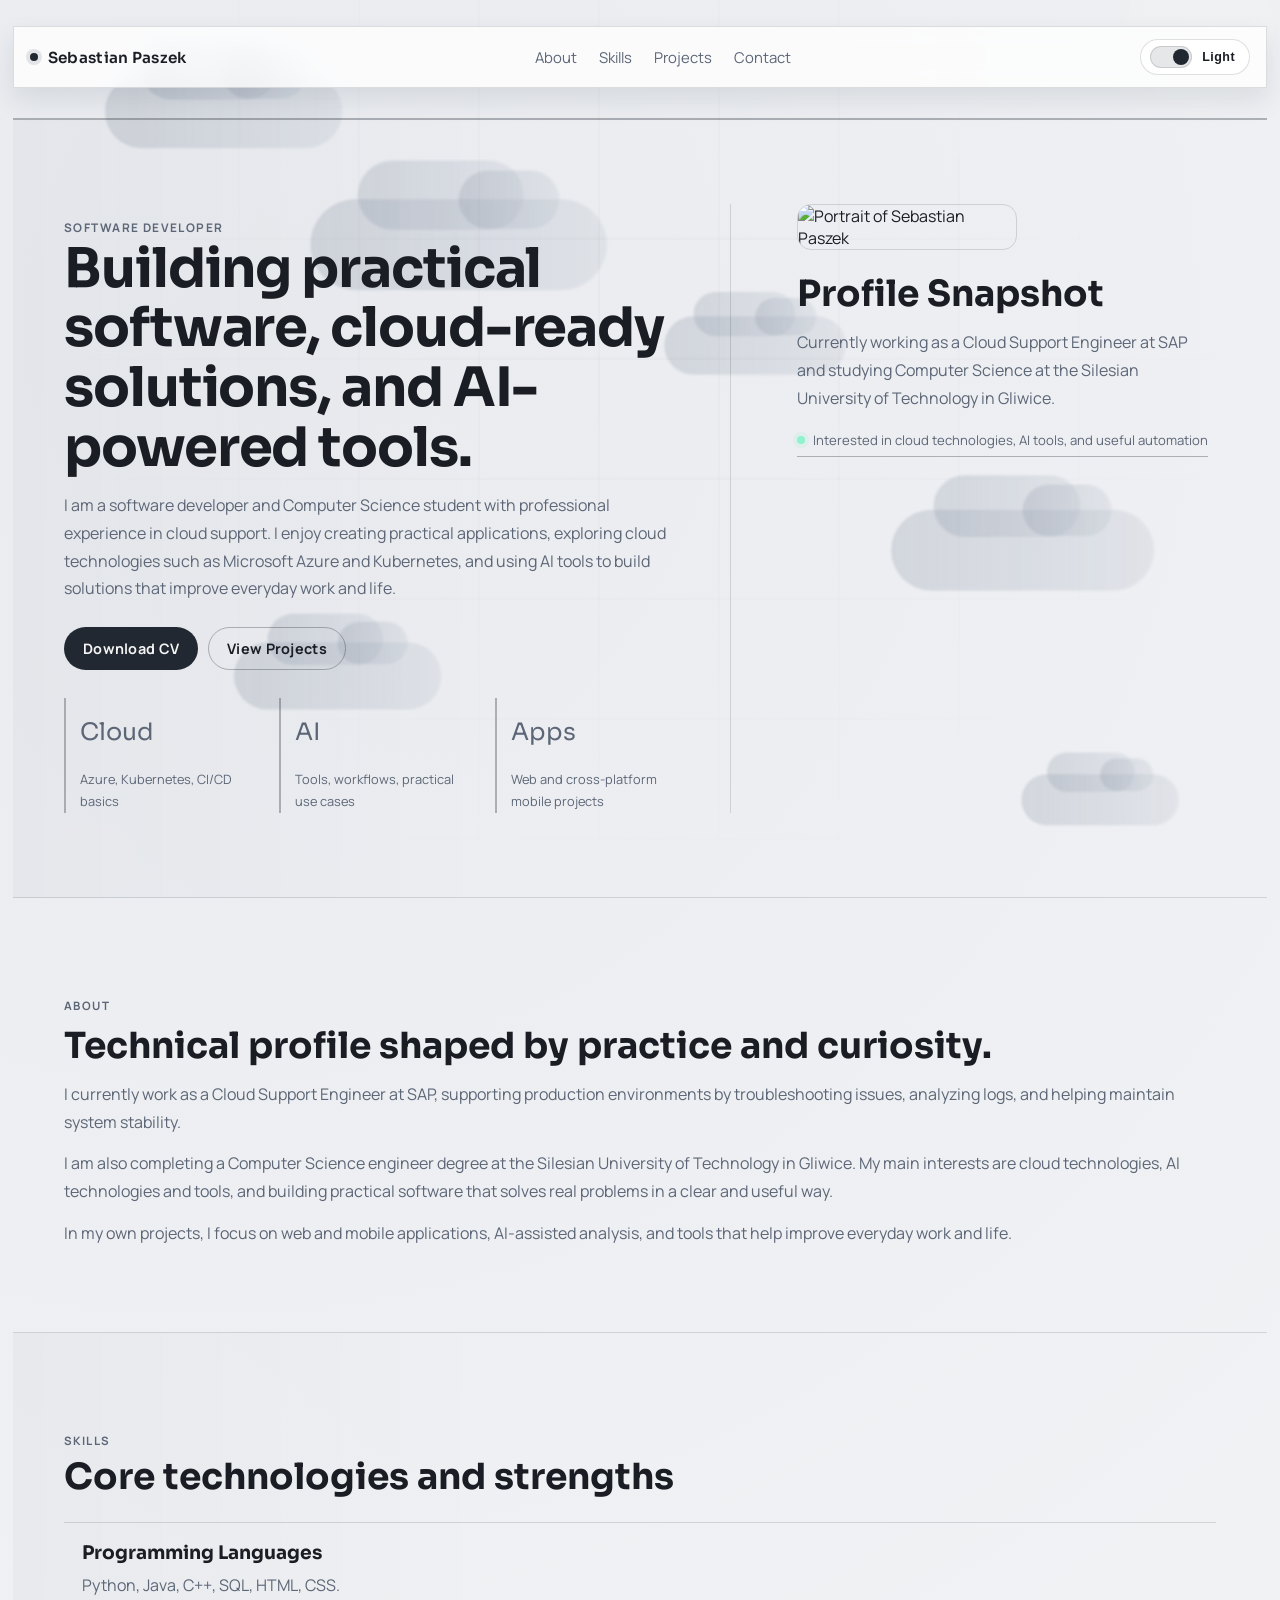
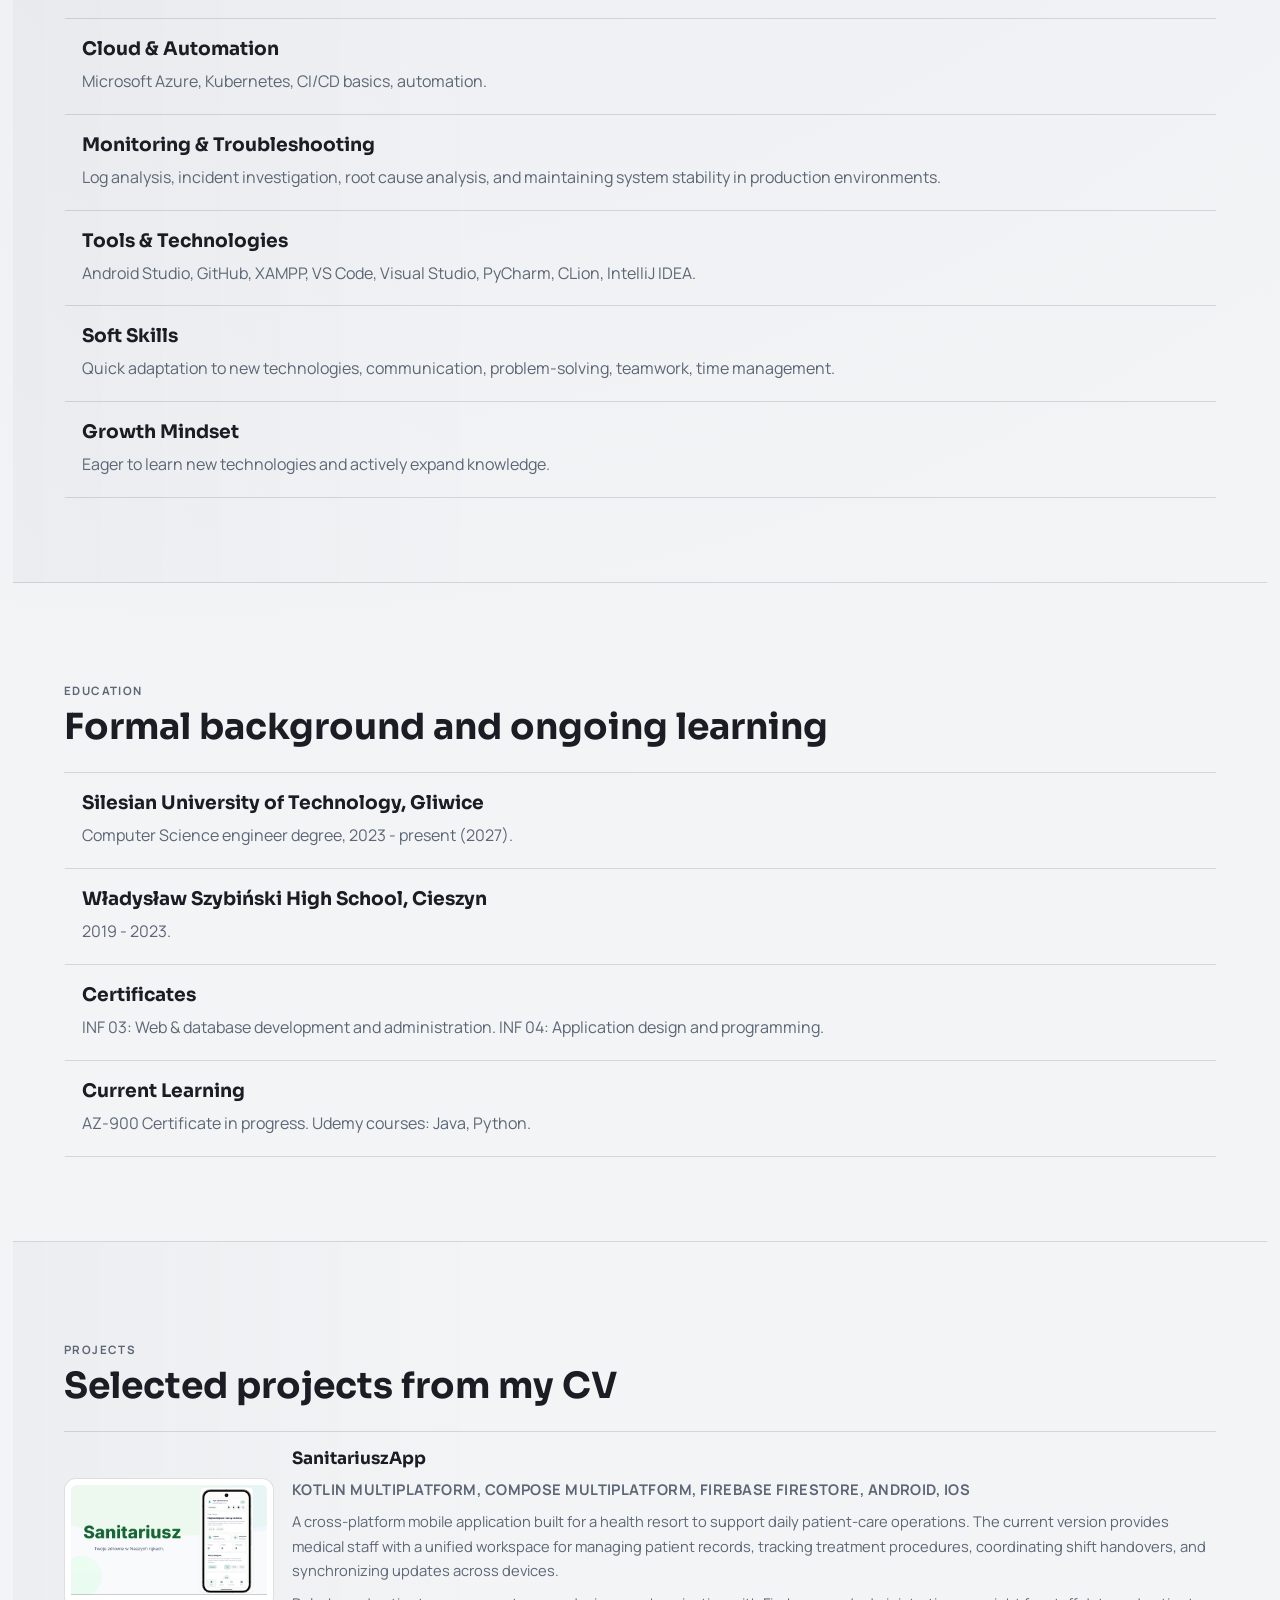
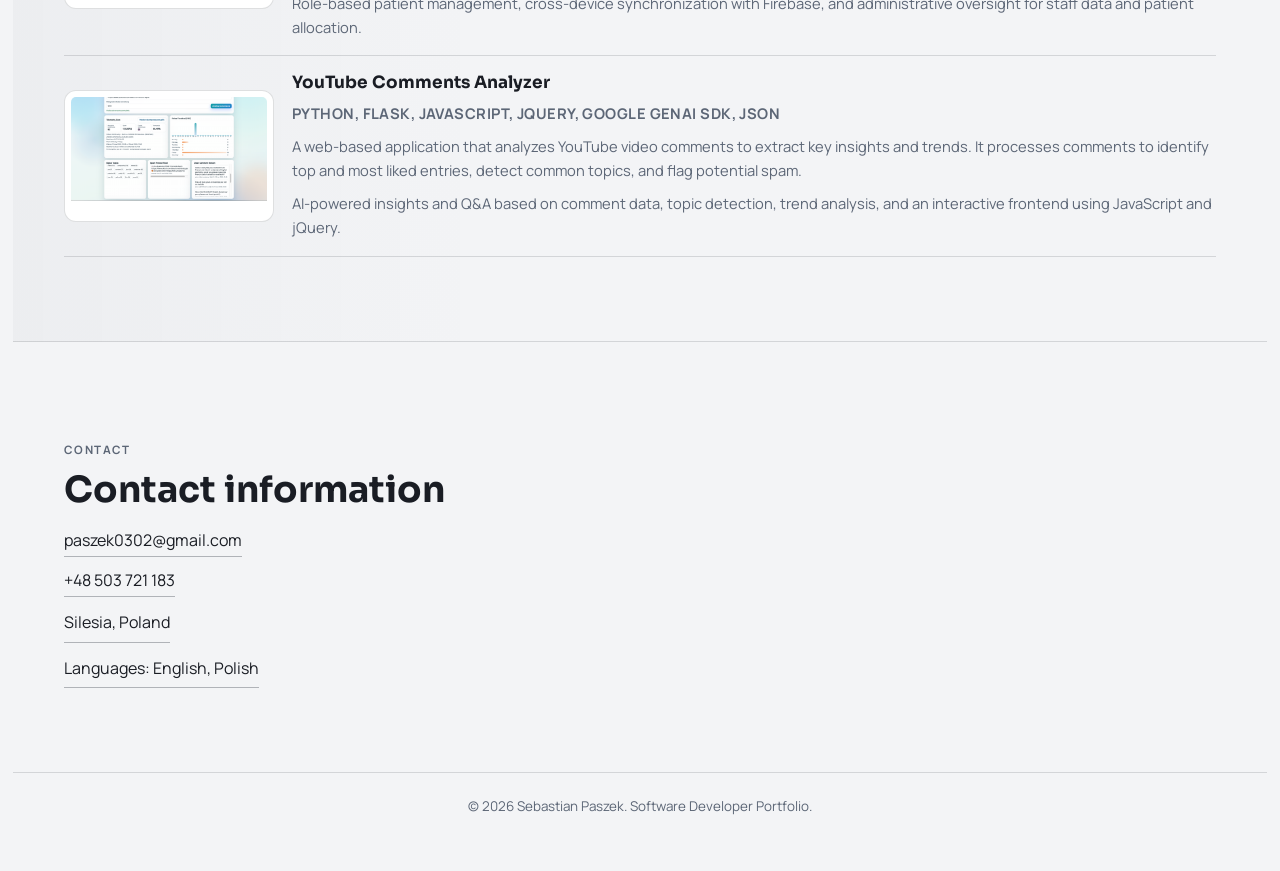
==== commit 3505bf25: "Portfolio update" ====
--- a/index.html
+++ b/index.html
@@ -3,10 +3,10 @@
   <head>
     <meta charset="UTF-8" />
     <meta name="viewport" content="width=device-width, initial-scale=1.0" />
-    <title>Sebastian Paszek | Cloud Engineer</title>
+    <title>Sebastian Paszek | Software Developer</title>
     <meta
       name="description"
-      content="Portfolio of Sebastian Paszek - Cloud Engineer focused on scalable architecture, automation, and reliable delivery."
+      content="Portfolio of Sebastian Paszek - Software Developer focused on practical applications, cloud technologies, AI tools, and useful automation."
     />
     <link rel="preconnect" href="https://fonts.googleapis.com" />
     <link rel="preconnect" href="https://fonts.gstatic.com" crossorigin />
@@ -37,7 +37,7 @@
         </a>
         <nav class="menu" aria-label="Main navigation">
           <a href="#about">About</a>
-          <a href="#stack">Stack</a>
+          <a href="#skills">Skills</a>
           <a href="#projects">Projects</a>
           <a href="#contact">Contact</a>
         </nav>
@@ -52,77 +52,121 @@
       <main class="sections">
         <section class="section-band hero-band" id="home">
           <div class="hero-content reveal" data-reveal>
-            <p class="eyebrow">Cloud Engineer</p>
-            <h1>Designing reliable cloud systems that scale with your growth.</h1>
+            <p class="eyebrow">Software Developer</p>
+            <h1>Building practical software, cloud-ready solutions, and AI-powered tools.</h1>
             <p class="hero-text">
-              I build secure, observable, and cost-aware platforms with automation first. From infrastructure design to delivery pipelines,
-              I focus on clean architecture and measurable reliability.
+              I am a software developer and Computer Science student with professional experience in cloud support. I enjoy creating
+              practical applications, exploring cloud technologies such as Microsoft Azure and Kubernetes, and using AI tools to build
+              solutions that improve everyday work and life.
             </p>
             <div class="hero-actions">
-              <a class="btn btn-primary" href="#projects">View Projects</a>
-              <a class="btn btn-ghost" href="#contact">Work With Me</a>
+              <a class="btn btn-primary" href="assets/CV-Sebastian-Paszek.pdf" target="_blank" rel="noreferrer">Download CV</a>
+              <a class="btn btn-ghost" href="#projects">View Projects</a>
             </div>
             <ul class="stats">
               <li>
-                <p class="stat-value" data-counter="15">0</p>
-                <p class="stat-label">Cloud Deployments</p>
+                <p class="stat-value">Cloud</p>
+                <p class="stat-label">Azure, Kubernetes, CI/CD basics</p>
               </li>
               <li>
-                <p class="stat-value" data-counter="99">0</p>
-                <p class="stat-label">Uptime Target (%)</p>
+                <p class="stat-value">AI</p>
+                <p class="stat-label">Tools, workflows, practical use cases</p>
               </li>
               <li>
-                <p class="stat-value" data-counter="24">0</p>
-                <p class="stat-label">Automation Flows</p>
+                <p class="stat-value">Apps</p>
+                <p class="stat-label">Web and cross-platform mobile projects</p>
               </li>
             </ul>
           </div>
 
           <aside class="hero-card reveal" data-reveal>
-            <img src="images/avatar.jpeg" alt="Portrait of Sebastian Paszek" />
+            <img src="images/avatar.png" alt="Portrait of Sebastian Paszek" />
             <div class="hero-card-content">
-              <h2>Platform Mindset</h2>
+              <h2>Profile Snapshot</h2>
               <p>
-                Infrastructure as Code, CI/CD automation, and production-grade monitoring built for teams that need speed without compromise.
+                Currently working as a Cloud Support Engineer at SAP and studying Computer Science at the Silesian University of
+                Technology in Gliwice.
               </p>
             </div>
             <div class="status-pill">
               <span class="status-dot"></span>
-              Available for cloud-focused roles
+              Interested in cloud technologies, AI tools, and useful automation
             </div>
           </aside>
         </section>
 
         <section class="section-band reveal" id="about" data-reveal>
           <p class="section-kicker">About</p>
-          <h2>Minimal solutions, strong engineering standards.</h2>
+          <h2>Technical profile shaped by practice and curiosity.</h2>
           <p>
-            I am a cloud-oriented software engineer focused on building dependable systems with clear ownership and clean operations. I enjoy
-            turning complex infrastructure into predictable, maintainable workflows that teams can trust.
+            I currently work as a Cloud Support Engineer at SAP, supporting production environments by troubleshooting issues, analyzing
+            logs, and helping maintain system stability.
           </p>
-        </section>
-
-        <section class="section-band" id="stack">
+          <p>
+            I am also completing a Computer Science engineer degree at the Silesian University of Technology in Gliwice. My main
+            interests are cloud technologies, AI technologies and tools, and building practical software that solves real problems in a
+            clear and useful way.
+          </p>
+          <p>
+            In my own projects, I focus on web and mobile applications, AI-assisted analysis, and tools that help improve everyday work
+            and life.
+          </p>
+        </section>
+
+        <section class="section-band" id="skills">
           <div class="section-head reveal" data-reveal>
-            <p class="section-kicker">Stack</p>
-            <h2>Core strengths for modern cloud environments</h2>
+            <p class="section-kicker">Skills</p>
+            <h2>Core technologies and strengths</h2>
           </div>
           <div class="stack-grid">
             <article class="stack-card reveal" data-reveal>
-              <h3>Cloud Architecture</h3>
-              <p>AWS and Azure fundamentals, network-aware design, scalable compute, resilient storage, and secure service boundaries.</p>
-            </article>
-            <article class="stack-card reveal" data-reveal>
-              <h3>Automation & IaC</h3>
-              <p>Infrastructure as Code and repeatable provisioning workflows with strong focus on consistency across environments.</p>
-            </article>
-            <article class="stack-card reveal" data-reveal>
-              <h3>DevOps Delivery</h3>
-              <p>CI/CD pipelines, release reliability, and measurable quality gates to ship faster with lower risk.</p>
-            </article>
-            <article class="stack-card reveal" data-reveal>
-              <h3>Observability</h3>
-              <p>Monitoring, log strategy, and incident-oriented telemetry to keep production visible and stable.</p>
+              <h3>Programming Languages</h3>
+              <p>Python, Java, C++, SQL, HTML, CSS.</p>
+            </article>
+            <article class="stack-card reveal" data-reveal>
+              <h3>Cloud & Automation</h3>
+              <p>Microsoft Azure, Kubernetes, CI/CD basics, automation.</p>
+            </article>
+            <article class="stack-card reveal" data-reveal>
+              <h3>Monitoring & Troubleshooting</h3>
+              <p>Log analysis, incident investigation, root cause analysis, and maintaining system stability in production environments.</p>
+            </article>
+            <article class="stack-card reveal" data-reveal>
+              <h3>Tools & Technologies</h3>
+              <p>Android Studio, GitHub, XAMPP, VS Code, Visual Studio, PyCharm, CLion, IntelliJ IDEA.</p>
+            </article>
+            <article class="stack-card reveal" data-reveal>
+              <h3>Soft Skills</h3>
+              <p>Quick adaptation to new technologies, communication, problem-solving, teamwork, time management.</p>
+            </article>
+            <article class="stack-card reveal" data-reveal>
+              <h3>Growth Mindset</h3>
+              <p>Eager to learn new technologies and actively expand knowledge.</p>
+            </article>
+          </div>
+        </section>
+
+        <section class="section-band" id="education">
+          <div class="section-head reveal" data-reveal>
+            <p class="section-kicker">Education</p>
+            <h2>Formal background and ongoing learning</h2>
+          </div>
+          <div class="stack-grid">
+            <article class="stack-card reveal" data-reveal>
+              <h3>Silesian University of Technology, Gliwice</h3>
+              <p>Computer Science engineer degree, 2023 - present (2027).</p>
+            </article>
+            <article class="stack-card reveal" data-reveal>
+              <h3>Władysław Szybiński High School, Cieszyn</h3>
+              <p>2019 - 2023.</p>
+            </article>
+            <article class="stack-card reveal" data-reveal>
+              <h3>Certificates</h3>
+              <p>INF 03: Web &amp; database development and administration. INF 04: Application design and programming.</p>
+            </article>
+            <article class="stack-card reveal" data-reveal>
+              <h3>Current Learning</h3>
+              <p>AZ-900 Certificate in progress. Udemy courses: Java, Python.</p>
             </article>
           </div>
         </section>
@@ -130,31 +174,40 @@
         <section class="section-band" id="projects">
           <div class="section-head reveal" data-reveal>
             <p class="section-kicker">Projects</p>
-            <h2>Selected work</h2>
+            <h2>Selected projects from my CV</h2>
           </div>
 
           <div class="projects-grid">
             <article class="project-card reveal" data-reveal>
-              <img src="images/thumbs/01.png" alt="Sanitariusz app preview" />
+              <img src="images/thumbs/sanitariusz.png" alt="SanitariuszApp mobile interface preview" />
               <div class="project-content">
-                <h3>Sanitariusz App</h3>
-                <p>Patient management workflow with emphasis on clarity, speed, and reliable data handling.</p>
+                <h3>SanitariuszApp</h3>
+                <p class="project-stack">Kotlin Multiplatform, Compose Multiplatform, Firebase Firestore, Android, iOS</p>
+                <p>
+                  A cross-platform mobile application built for a health resort to support daily patient-care operations. The current
+                  version provides medical staff with a unified workspace for managing patient records, tracking treatment procedures,
+                  coordinating shift handovers, and synchronizing updates across devices.
+                </p>
+                <p class="project-note">
+                  Role-based patient management, cross-device synchronization with Firebase, and administrative oversight for staff data
+                  and patient allocation.
+                </p>
               </div>
             </article>
 
             <article class="project-card reveal" data-reveal>
-              <img src="images/thumbs/02.png" alt="Bank assistant preview" />
+              <img src="images/thumbs/yca.png" alt="YouTube Comments Analyzer dashboard preview" />
               <div class="project-content">
-                <h3>MyBank AI Assistant</h3>
-                <p>Assistant concept for banking support, improving client experience with automation-driven interactions.</p>
-              </div>
-            </article>
-
-            <article class="project-card reveal" data-reveal>
-              <img src="images/thumbs/03.jpg" alt="Project management app preview" />
-              <div class="project-content">
-                <h3>Project Management App</h3>
-                <p>Task and collaboration application focused on structured planning and transparent team execution.</p>
+                <h3>YouTube Comments Analyzer</h3>
+                <p class="project-stack">Python, Flask, JavaScript, jQuery, Google GenAI SDK, JSON</p>
+                <p>
+                  A web-based application that analyzes YouTube video comments to extract key insights and trends. It processes comments
+                  to identify top and most liked entries, detect common topics, and flag potential spam.
+                </p>
+                <p class="project-note">
+                  AI-powered insights and Q&amp;A based on comment data, topic detection, trend analysis, and an interactive frontend using
+                  JavaScript and jQuery.
+                </p>
               </div>
             </article>
           </div>
@@ -162,18 +215,18 @@
 
         <section class="section-band contact reveal" id="contact" data-reveal>
           <p class="section-kicker">Contact</p>
-          <h2>Let us build reliable cloud systems together.</h2>
+          <h2>Contact information</h2>
           <div class="contact-grid">
             <a href="mailto:paszek0302@gmail.com">paszek0302@gmail.com</a>
             <a href="tel:+48503721183">+48 503 721 183</a>
-            <a href="https://github.com" target="_blank" rel="noreferrer">GitHub</a>
-            <a href="https://linkedin.com" target="_blank" rel="noreferrer">LinkedIn</a>
+            <p>Silesia, Poland</p>
+            <p>Languages: English, Polish</p>
           </div>
         </section>
       </main>
 
       <footer class="footer reveal" data-reveal>
-        <p>&copy; <span id="year"></span> Sebastian Paszek. Cloud Engineer Portfolio.</p>
+        <p>&copy; <span id="year"></span> Sebastian Paszek. Software Developer Portfolio.</p>
       </footer>
     </div>
 
--- a/assets/css/main.css
+++ b/assets/css/main.css
@@ -531,19 +531,36 @@
 .project-card img {
   width: 100%;
   aspect-ratio: 16 / 10;
-  object-fit: cover;
+  object-fit: contain;
+  object-position: center top;
   border: 1px solid var(--line);
+  border-radius: 12px;
+  background: var(--surface-strong);
+  padding: 6px;
 }
 
 .project-content h3 {
   font-size: 1.06rem;
 }
 
+.project-stack {
+  margin: 8px 0 0;
+  color: var(--accent);
+  font-size: 0.84rem;
+  font-weight: 700;
+  letter-spacing: 0.03em;
+  text-transform: uppercase;
+}
+
 .project-content p {
   margin: 8px 0 0;
   color: var(--text-muted);
   line-height: 1.66;
   font-size: 0.92rem;
+}
+
+.project-note {
+  font-size: 0.88rem;
 }
 
 .contact-grid {
@@ -552,12 +569,14 @@
   gap: 12px;
 }
 
+.contact-grid p,
 .contact-grid a {
   width: fit-content;
   border-bottom: 1px solid var(--line-strong);
   padding: 0 0 5px;
   color: var(--text);
   transition: transform 0.22s ease, color 0.22s ease;
+  margin: 0;
 }
 
 .contact-grid a:hover {
@@ -778,6 +797,7 @@
     gap: 8px;
   }
 
+  .contact-grid p,
   .contact-grid a {
     width: 100%;
     text-align: center;
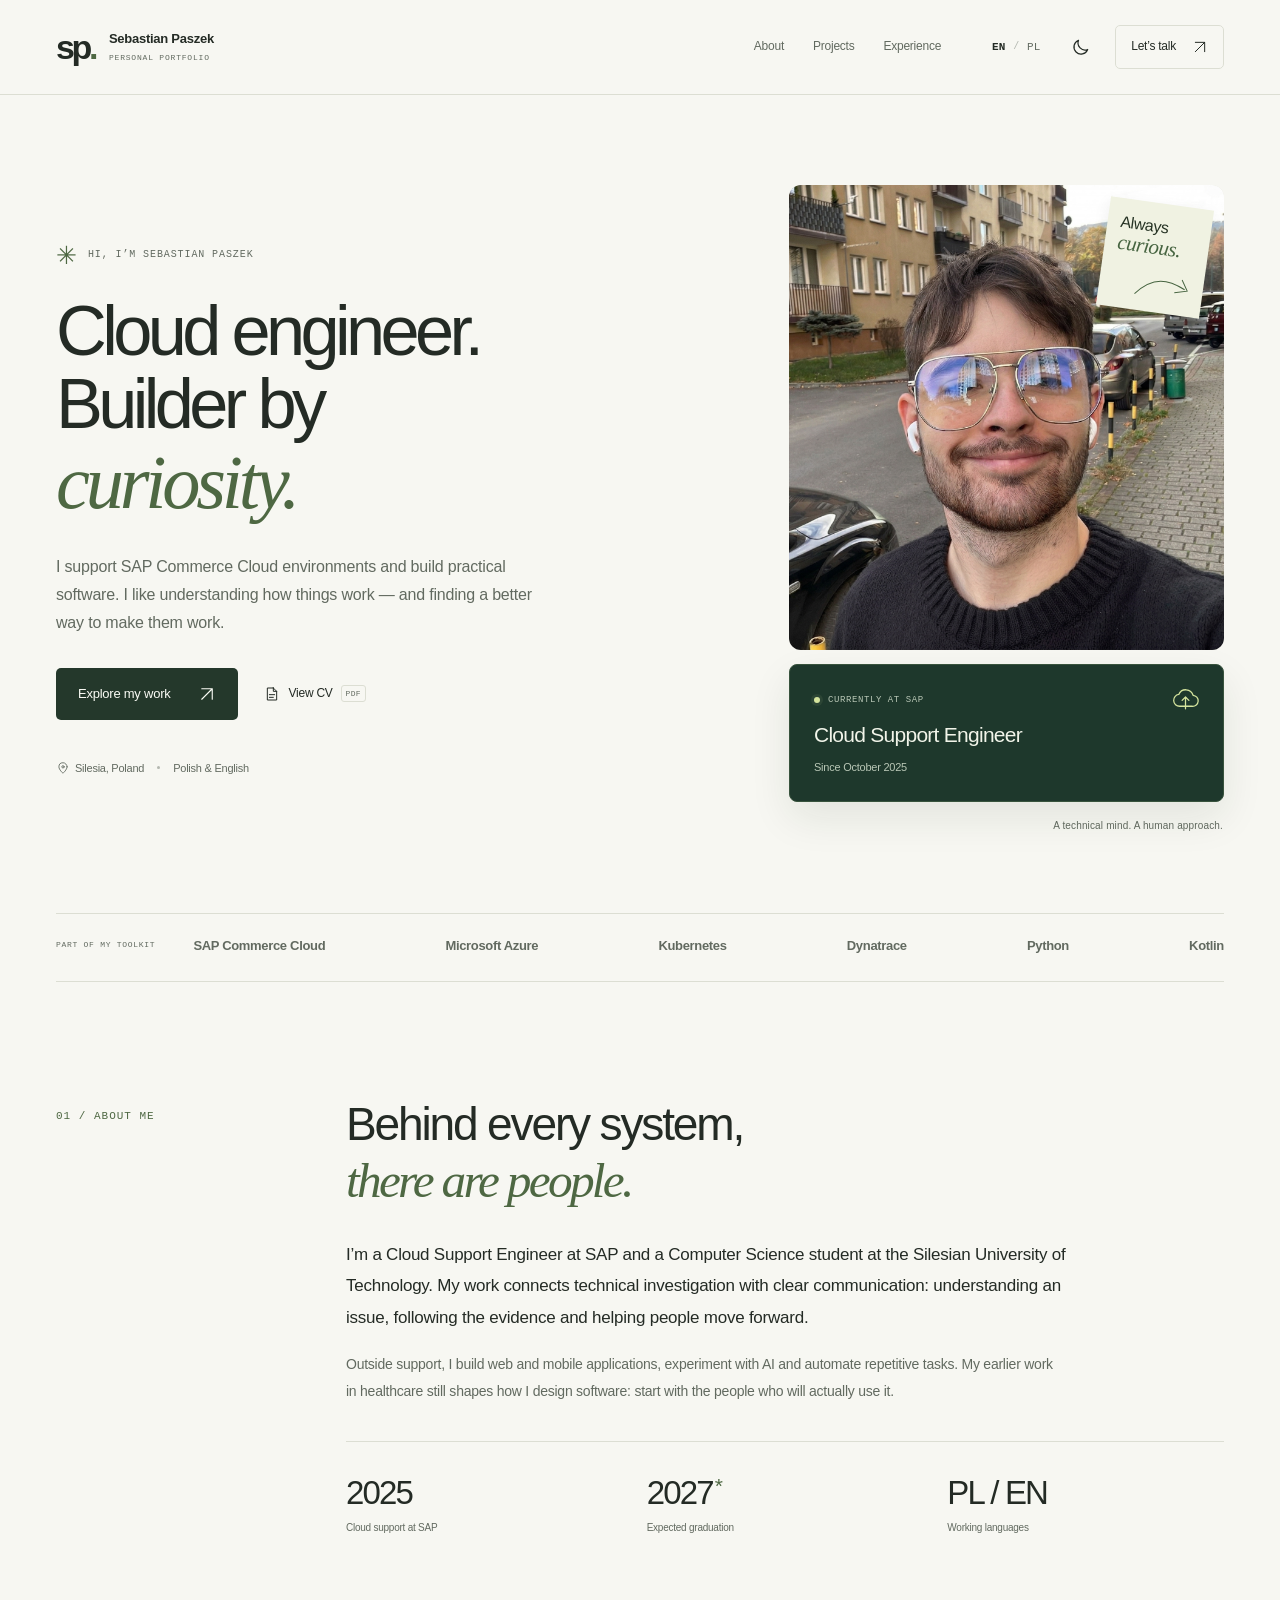
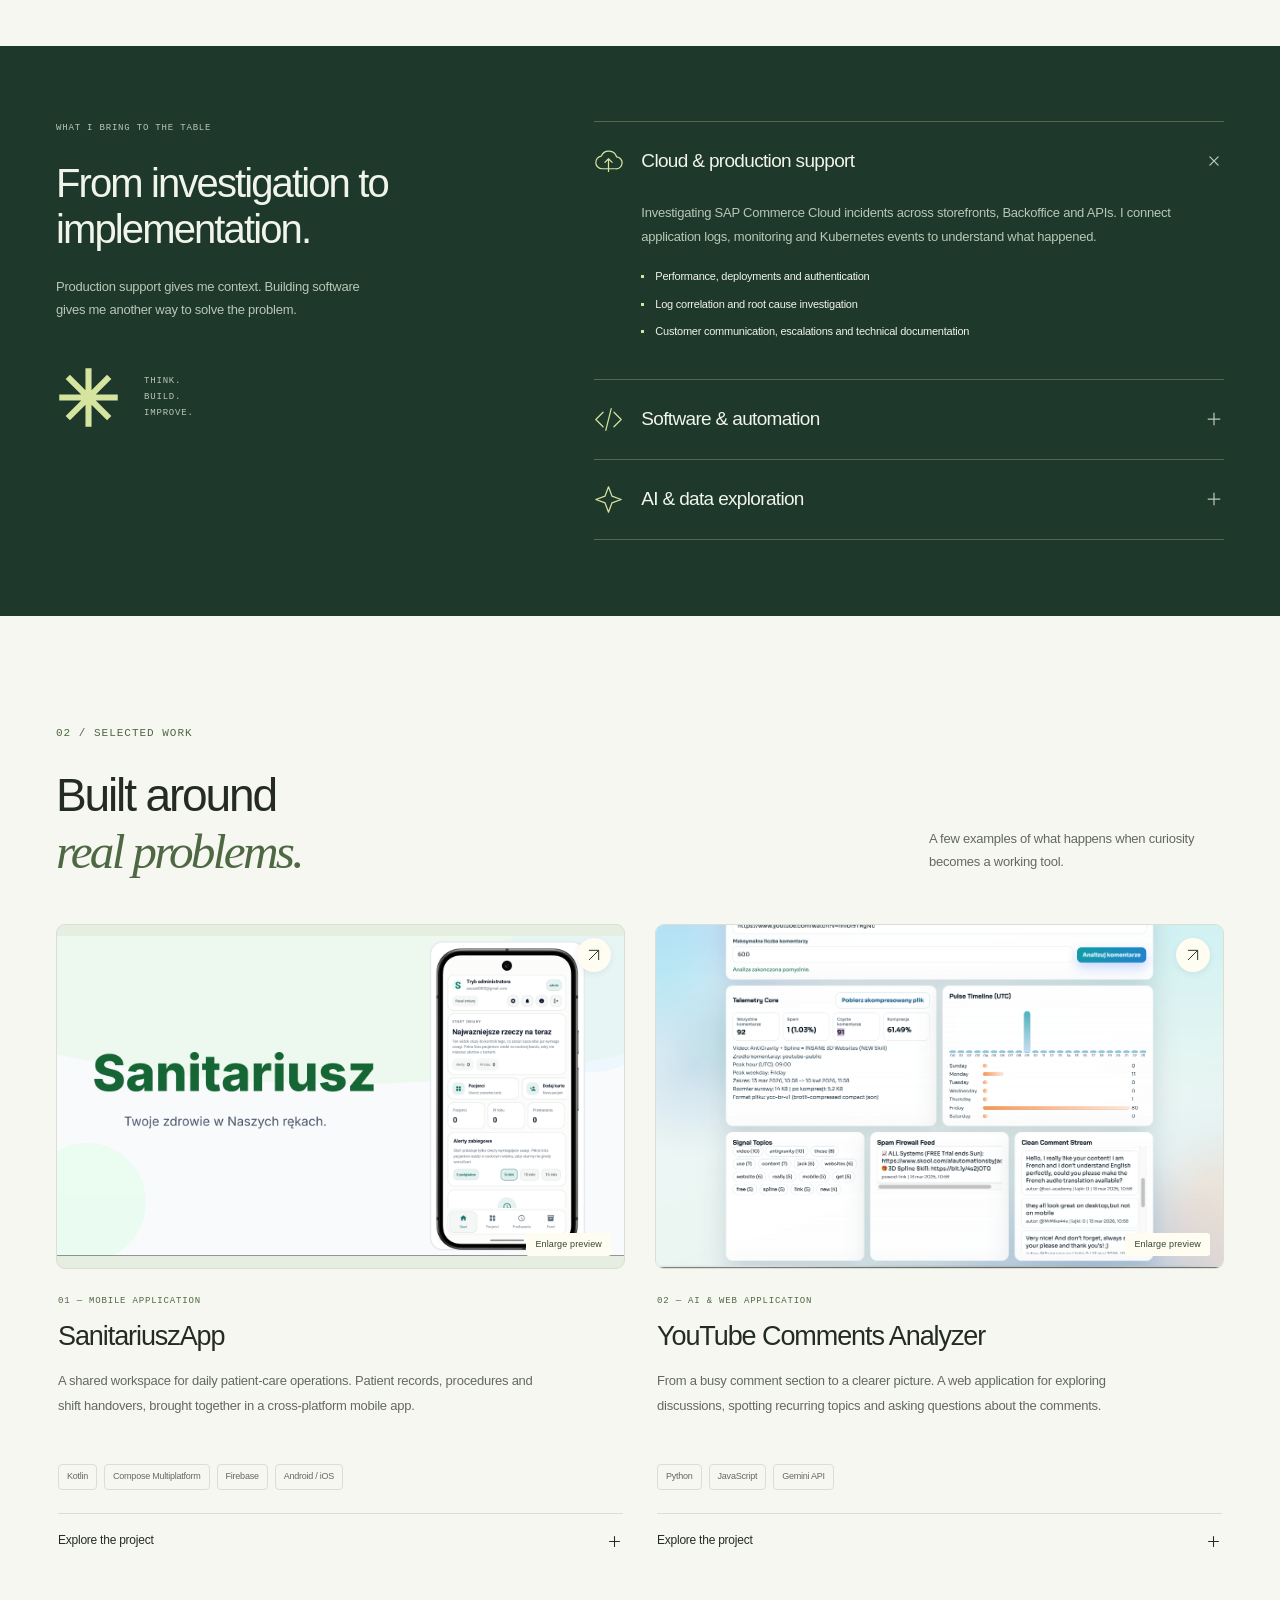
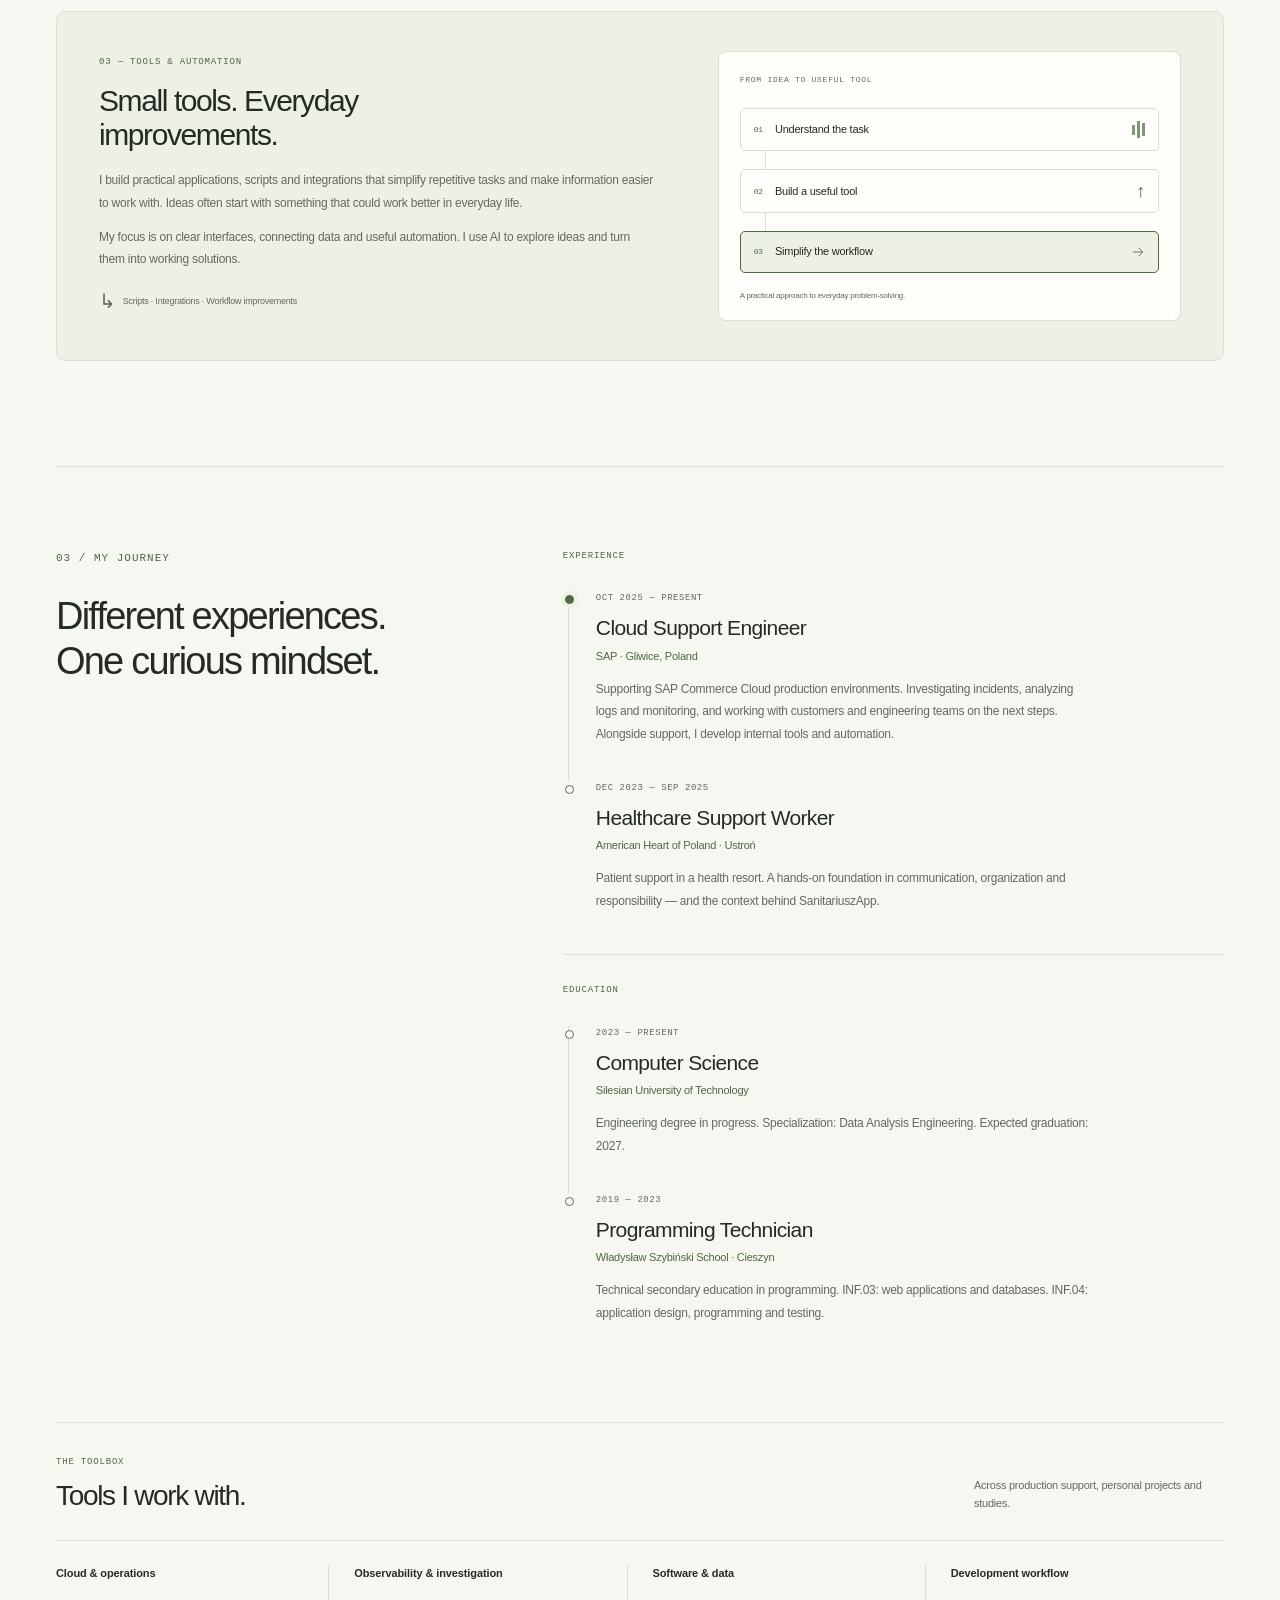
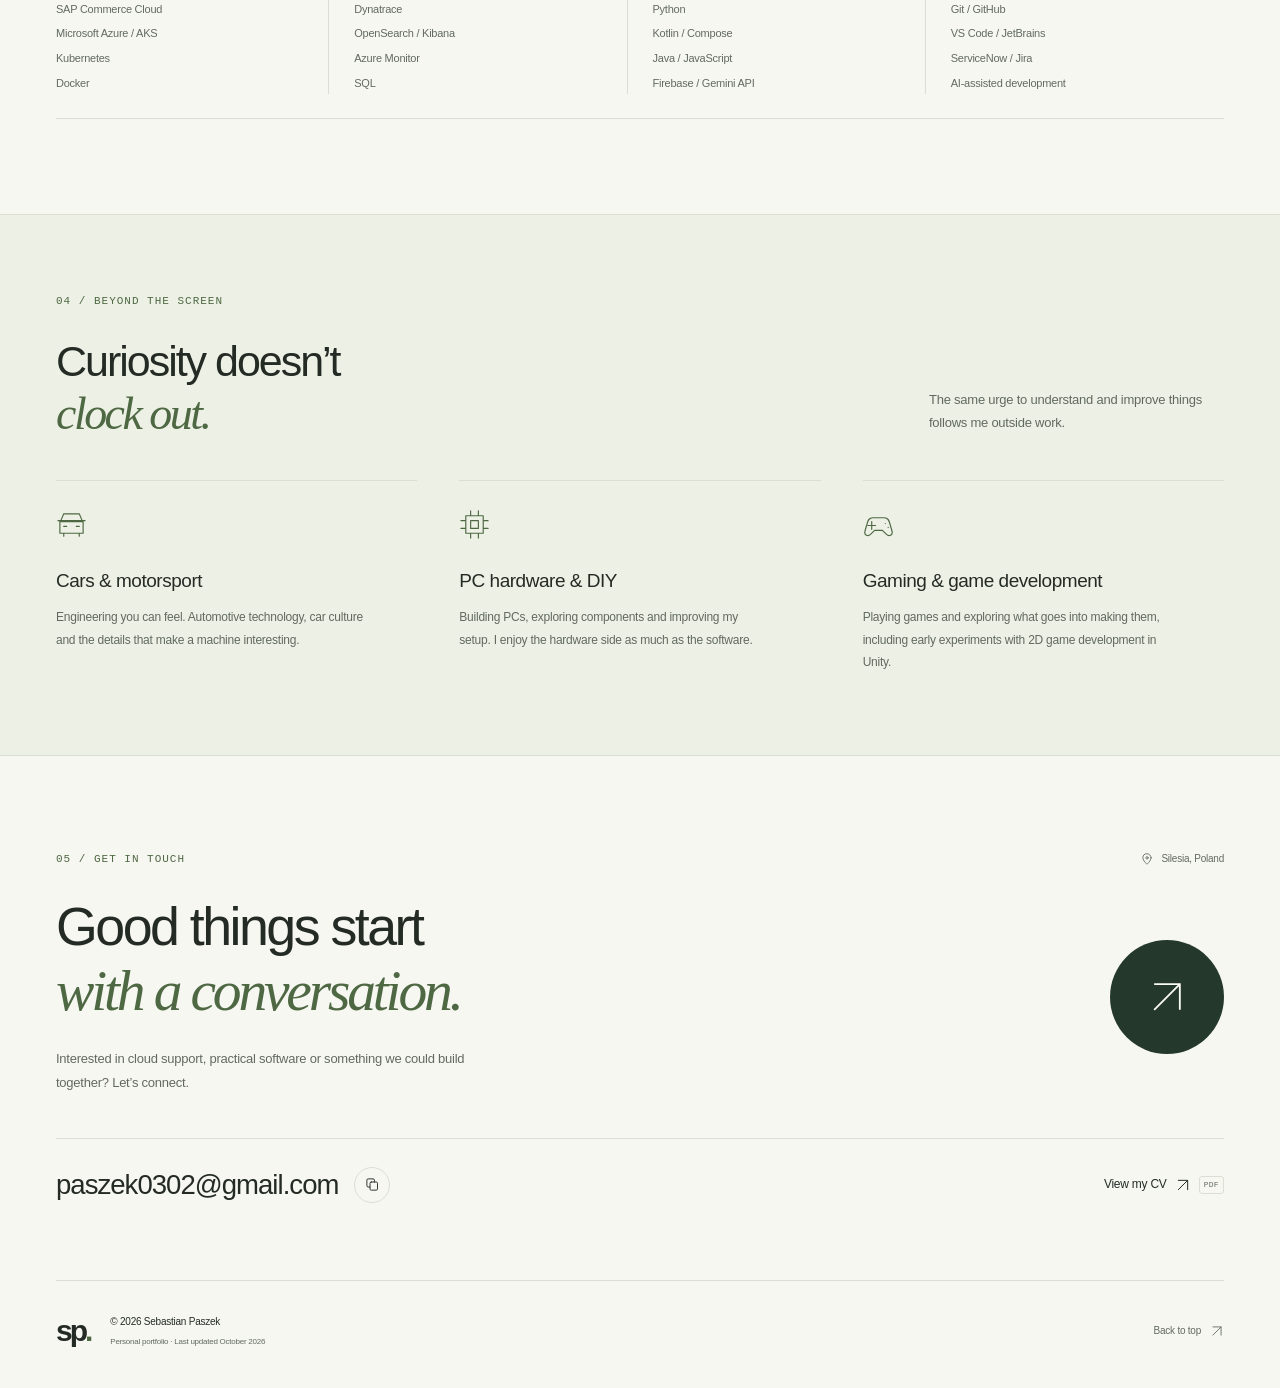
==== commit 9e5ec777: "Refresh bilingual portfolio and prepare GitHub Pages source" ====
--- a/index.html
+++ b/index.html
@@ -1,235 +1,117 @@
-﻿<!DOCTYPE html>
-<html lang="en" data-theme="dark">
-  <head>
-    <meta charset="UTF-8" />
-    <meta name="viewport" content="width=device-width, initial-scale=1.0" />
-    <title>Sebastian Paszek | Software Developer</title>
-    <meta
-      name="description"
-      content="Portfolio of Sebastian Paszek - Software Developer focused on practical applications, cloud technologies, AI tools, and useful automation."
-    />
-    <link rel="preconnect" href="https://fonts.googleapis.com" />
-    <link rel="preconnect" href="https://fonts.gstatic.com" crossorigin />
-    <link
-      href="https://fonts.googleapis.com/css2?family=Manrope:wght@400;500;600;700;800&family=Sora:wght@500;600;700&display=swap"
-      rel="stylesheet"
-    />
-    <link rel="stylesheet" href="assets/css/main.css" />
-  </head>
-  <body>
-    <div class="sky" aria-hidden="true">
-      <div class="cloud cloud-1"></div>
-      <div class="cloud cloud-2"></div>
-      <div class="cloud cloud-3"></div>
-      <div class="cloud cloud-4"></div>
-      <div class="cloud cloud-5"></div>
-      <div class="cloud cloud-6"></div>
-      <div class="grid"></div>
-      <div class="glow glow-1"></div>
-      <div class="glow glow-2"></div>
+<!doctype html>
+<html lang="en" data-theme="light">
+<head>
+  <meta charset="utf-8">
+  <meta name="viewport" content="width=device-width, initial-scale=1">
+  <meta name="theme-color" content="#f7f7f2">
+  <title>Sebastian Paszek — Cloud Support &amp; Software</title>
+  <meta name="description" content="Cloud Support Engineer at SAP. I work with SAP Commerce Cloud, Azure and Kubernetes, and build practical applications, AI tools and automation.">
+  <link rel="canonical" href="https://sebecznik.github.io/portfolio/">
+  <meta property="og:type" content="website">
+  <meta property="og:title" content="Sebastian Paszek — Cloud Support &amp; Software">
+  <meta property="og:description" content="Cloud engineer. Builder by curiosity. Explore my work in SAP Commerce Cloud, practical software and AI.">
+  <meta property="og:url" content="https://sebecznik.github.io/portfolio/">
+  <meta property="og:image" content="https://sebecznik.github.io/portfolio/assets/images/social.png">
+  <meta property="og:image:width" content="1200">
+  <meta property="og:image:height" content="630">
+  <meta property="og:image:alt" content="Sebastian Paszek. Cloud engineer. Builder by curiosity.">
+  <meta name="twitter:card" content="summary_large_image">
+  <link rel="icon" href="assets/images/favicon.svg" type="image/svg+xml">
+  <script src="assets/js/boot.js"></script>
+  <link rel="stylesheet" href="assets/css/styles.css">
+  <script type="application/ld+json">{"@context":"https://schema.org","@type":"Person","name":"Sebastian Paszek","url":"https://sebecznik.github.io/portfolio/","image":"https://sebecznik.github.io/portfolio/assets/images/portrait.png","jobTitle":"Cloud Support Engineer","worksFor":{"@type":"Organization","name":"SAP"},"knowsLanguage":["Polish","English"],"email":"mailto:paszek0302@gmail.com"}</script>
+</head>
+<body>
+  <a class="skip-link" href="#main" data-i18n="skip">Skip to content</a>
+  <svg class="symbol-bank" xmlns="http://www.w3.org/2000/svg" aria-hidden="true">
+    <symbol id="i-arrow" viewBox="0 0 24 24"><path d="M5 19 19 5M5 5h14v14"/></symbol>
+    <symbol id="i-right" viewBox="0 0 24 24"><path d="M4 12h16m-7-7 7 7-7 7"/></symbol>
+    <symbol id="i-plus" viewBox="0 0 24 24"><path d="M12 5v14M5 12h14"/></symbol>
+    <symbol id="i-cloud" viewBox="0 0 32 32"><path d="M9 24a7 7 0 0 1-1-13.93A9 9 0 0 1 25 11a6.5 6.5 0 0 1-1 13H9Z"/><path d="m12 17 4-4 4 4m-4-4v14"/></symbol>
+    <symbol id="i-code" viewBox="0 0 32 32"><path d="m10 8-8 8 8 8m12-16 8 8-8 8M19 4l-6 24"/></symbol>
+    <symbol id="i-spark" viewBox="0 0 32 32"><path d="m16 2 3.8 10.2L30 16l-10.2 3.8L16 30l-3.8-10.2L2 16l10.2-3.8L16 2Z"/></symbol>
+    <symbol id="i-car" viewBox="0 0 32 32"><path d="m5 12 3-7h16l3 7M4 13h24v12H4zM8 25v3m16-3v3M8 18h3m10 0h3M2 12h28"/></symbol>
+    <symbol id="i-chip" viewBox="0 0 32 32"><path d="M7 7h18v18H7zM12 12h8v8h-8zM12 2v5m8-5v5M12 25v5m8-5v5M2 12h5m-5 8h5m18-8h5m-5 8h5"/></symbol>
+    <symbol id="i-game" viewBox="0 0 32 32"><path d="M10 9h12c4 0 5 3 6 7l2 7c1 4-3 6-6 3l-4-4h-8l-4 4c-3 3-7 1-6-3l2-7c1-4 2-7 6-7Z"/><path d="M9 13v8m-4-4h8m10-2h.01m3 4h.01"/></symbol>
+    <symbol id="i-mail" viewBox="0 0 24 24"><rect x="3" y="5" width="18" height="14" rx="2"/><path d="m3 6 9 7 9-7"/></symbol>
+    <symbol id="i-copy" viewBox="0 0 24 24"><rect x="8" y="8" width="12" height="13" rx="2"/><path d="M15 8V5a2 2 0 0 0-2-2H5a2 2 0 0 0-2 2v9a2 2 0 0 0 2 2h3"/></symbol>
+    <symbol id="i-pin" viewBox="0 0 24 24"><path d="M19 10c0 5-7 11-7 11S5 15 5 10a7 7 0 1 1 14 0Z"/><circle cx="12" cy="10" r="2"/></symbol>
+    <symbol id="i-file" viewBox="0 0 24 24"><path d="M14 3H5v18h14V8l-5-5Zm0 0v5h5M8 13h8m-8 4h6"/></symbol>
+    <symbol id="i-close" viewBox="0 0 24 24"><path d="m6 6 12 12M6 18 18 6"/></symbol>
+  </svg>
+
+  <header class="site-header" id="top">
+    <div class="header-inner container">
+      <a class="brand" href="#top" aria-label="Sebastian Paszek — home"><span class="brand-mark">sp<span>.</span></span><span class="brand-name">Sebastian Paszek<span class="brand-caption">PERSONAL PORTFOLIO</span></span></a>
+      <nav class="main-nav" id="navigation" aria-label="Main navigation">
+        <a href="#about" data-i18n="nav.about">About</a>
+        <a href="#projects" data-i18n="nav.work">Projects</a>
+        <a href="#experience" data-i18n="nav.experience">Experience</a>
+      </nav>
+      <div class="header-controls">
+        <div class="language-switch" role="group" aria-label="Language" data-i18n-aria="nav.language">
+          <button type="button" data-language="en" aria-pressed="true" lang="en">EN</button><span aria-hidden="true">/</span><button type="button" data-language="pl" aria-pressed="false" lang="pl">PL</button>
+        </div>
+        <button class="icon-button theme-button" type="button" id="theme-toggle" aria-label="Switch color theme" data-i18n-aria="nav.theme" aria-pressed="false"><svg class="icon moon" viewBox="0 0 24 24" aria-hidden="true"><path d="M20 15A8.5 8.5 0 0 1 9 4a8.5 8.5 0 1 0 11 11Z"/></svg><svg class="icon sun" viewBox="0 0 24 24" aria-hidden="true"><circle cx="12" cy="12" r="4"/><path d="M12 2v2m0 16v2M2 12h2m16 0h2M5 5l1.5 1.5m11 11L19 19M5 19l1.5-1.5m11-11L19 5"/></svg></button>
+        <a class="header-contact" href="#contact"><span data-i18n="nav.contact">Let’s talk</span><svg class="icon" aria-hidden="true"><use href="#i-arrow"/></svg></a>
+        <button class="icon-button menu-button" type="button" id="menu-toggle" aria-label="Open navigation" data-i18n-aria="nav.menu" aria-expanded="false" aria-controls="navigation"><span></span><span></span></button>
+      </div>
     </div>
+  </header>
 
-    <div class="layout">
-      <header class="topbar reveal" data-reveal>
-        <a class="brand" href="#home">
-          <span class="brand-dot"></span>
-          Sebastian Paszek
-        </a>
-        <nav class="menu" aria-label="Main navigation">
-          <a href="#about">About</a>
-          <a href="#skills">Skills</a>
-          <a href="#projects">Projects</a>
-          <a href="#contact">Contact</a>
-        </nav>
-        <button class="theme-toggle" id="theme-toggle" type="button" aria-label="Switch theme">
-          <span class="toggle-track">
-            <span class="toggle-thumb"></span>
-          </span>
-          <span class="toggle-label" id="theme-label">Dark</span>
-        </button>
-      </header>
+  <main id="main">
+    <section class="hero container" aria-labelledby="hero-title">
+      <div class="hero-copy">
+        <p class="eyebrow"><span class="tiny-star" aria-hidden="true">✳</span><span data-i18n="hero.greeting">HI, I’M SEBASTIAN PASZEK</span></p>
+        <h1 id="hero-title"><span data-i18n="hero.line1">Cloud engineer.</span><span data-i18n="hero.line2">Builder by</span><em data-i18n="hero.line3">curiosity.</em></h1>
+        <p class="hero-description" data-i18n="hero.description">I support SAP Commerce Cloud environments and build practical software. I like understanding how things work — and finding a better way to make them work.</p>
+        <div class="hero-actions"><a class="button button-primary" href="#projects"><span data-i18n="hero.projects">Explore my work</span><svg class="icon" aria-hidden="true"><use href="#i-arrow"/></svg></a><a class="text-link" href="assets/CV-Sebastian-Paszek.pdf" target="_blank" rel="noopener noreferrer"><svg class="icon" aria-hidden="true"><use href="#i-file"/></svg><span data-i18n="hero.cv">View CV</span><span class="file-type">PDF</span></a></div>
+        <div class="hero-meta"><span><svg class="icon" aria-hidden="true"><use href="#i-pin"/></svg><span data-i18n="hero.location">Silesia, Poland</span></span><span class="meta-dot" aria-hidden="true"></span><span data-i18n="hero.languages">Polish &amp; English</span></div>
+      </div>
+      <div class="hero-visual">
+        <div class="portrait-frame"><img class="portrait" src="assets/images/portrait.png" width="1624" height="1536" fetchpriority="high" alt="Portrait of Sebastian Paszek" data-i18n-alt="hero.portrait"><div class="portrait-signature" aria-hidden="true"><span data-i18n="hero.always">Always</span><br><em data-i18n="hero.curious">curious.</em><svg viewBox="0 0 110 65"><path d="M5 42C35 5 63 8 95 22m-7-17 12 19-23 6"/></svg></div></div>
+        <div class="current-card"><div class="current-top"><span class="status-light" aria-hidden="true"></span><span data-i18n="hero.current">CURRENTLY AT SAP</span><svg class="icon" aria-hidden="true"><use href="#i-cloud"/></svg></div><p data-i18n="hero.role">Cloud Support Engineer</p><span data-i18n="hero.since">Since October 2025</span></div>
+        <p class="portrait-note" data-i18n="hero.note">A technical mind. A human approach.</p>
+      </div>
+    </section>
 
-      <main class="sections">
-        <section class="section-band hero-band" id="home">
-          <div class="hero-content reveal" data-reveal>
-            <p class="eyebrow">Software Developer</p>
-            <h1>Building practical software, cloud-ready solutions, and AI-powered tools.</h1>
-            <p class="hero-text">
-              I am a software developer and Computer Science student with professional experience in cloud support. I enjoy creating
-              practical applications, exploring cloud technologies such as Microsoft Azure and Kubernetes, and using AI tools to build
-              solutions that improve everyday work and life.
-            </p>
-            <div class="hero-actions">
-              <a class="btn btn-primary" href="assets/CV-Sebastian-Paszek.pdf" target="_blank" rel="noreferrer">Download CV</a>
-              <a class="btn btn-ghost" href="#projects">View Projects</a>
-            </div>
-            <ul class="stats">
-              <li>
-                <p class="stat-value">Cloud</p>
-                <p class="stat-label">Azure, Kubernetes, CI/CD basics</p>
-              </li>
-              <li>
-                <p class="stat-value">AI</p>
-                <p class="stat-label">Tools, workflows, practical use cases</p>
-              </li>
-              <li>
-                <p class="stat-value">Apps</p>
-                <p class="stat-label">Web and cross-platform mobile projects</p>
-              </li>
-            </ul>
-          </div>
+    <div class="tool-strip container"><p class="eyebrow" data-i18n="stack.label">PART OF MY TOOLKIT</p><div class="tool-strip-items"><span>SAP Commerce Cloud</span><span>Microsoft Azure</span><span>Kubernetes</span><span>Dynatrace</span><span>Python</span><span>Kotlin</span></div></div>
 
-          <aside class="hero-card reveal" data-reveal>
-            <img src="images/avatar.png" alt="Portrait of Sebastian Paszek" />
-            <div class="hero-card-content">
-              <h2>Profile Snapshot</h2>
-              <p>
-                Currently working as a Cloud Support Engineer at SAP and studying Computer Science at the Silesian University of
-                Technology in Gliwice.
-              </p>
-            </div>
-            <div class="status-pill">
-              <span class="status-dot"></span>
-              Interested in cloud technologies, AI tools, and useful automation
-            </div>
-          </aside>
-        </section>
+    <section class="about-section container section-grid" id="about" aria-labelledby="about-title">
+      <p class="section-label" data-i18n="about.label">01 / ABOUT ME</p>
+      <div class="section-main" data-reveal><h2 id="about-title"><span data-i18n="about.title1">Behind every system,</span><em data-i18n="about.title2">there are people.</em></h2><div class="about-copy"><p class="lead" data-i18n="about.body">I’m a Cloud Support Engineer at SAP and a Computer Science student at the Silesian University of Technology. My work connects technical investigation with clear communication: understanding an issue, following the evidence and helping people move forward.</p><p data-i18n="about.body2">Outside support, I build web and mobile applications, experiment with AI and automate repetitive tasks. My earlier work in healthcare still shapes how I design software: start with the people who will actually use it.</p></div><dl class="facts"><div><dt>2025</dt><dd data-i18n="about.fact1">Cloud support at SAP</dd></div><div><dt>2027<span>*</span></dt><dd data-i18n="about.fact2">Expected graduation</dd></div><div><dt>PL / EN</dt><dd data-i18n="about.fact3">Working languages</dd></div></dl></div>
+    </section>
 
-        <section class="section-band reveal" id="about" data-reveal>
-          <p class="section-kicker">About</p>
-          <h2>Technical profile shaped by practice and curiosity.</h2>
-          <p>
-            I currently work as a Cloud Support Engineer at SAP, supporting production environments by troubleshooting issues, analyzing
-            logs, and helping maintain system stability.
-          </p>
-          <p>
-            I am also completing a Computer Science engineer degree at the Silesian University of Technology in Gliwice. My main
-            interests are cloud technologies, AI technologies and tools, and building practical software that solves real problems in a
-            clear and useful way.
-          </p>
-          <p>
-            In my own projects, I focus on web and mobile applications, AI-assisted analysis, and tools that help improve everyday work
-            and life.
-          </p>
-        </section>
+    <section class="expertise-section" aria-labelledby="expertise-title"><div class="container expertise-inner"><div class="expertise-intro" data-reveal><p class="eyebrow" data-i18n="expertise.label">WHAT I BRING TO THE TABLE</p><h2 id="expertise-title" data-i18n="expertise.title">From investigation to implementation.</h2><p data-i18n="expertise.intro">Production support gives me context. Building software gives me another way to solve the problem.</p><div class="abstract-mark" aria-hidden="true"><svg viewBox="0 0 160 160"><path d="M80 8v144M8 80h144M29 29l102 102M29 131 131 29"/></svg><span>THINK.<br>BUILD.<br>IMPROVE.</span></div></div>
+      <div class="expertise-list">
+        <details class="expertise-item" open><summary><svg class="expertise-icon" aria-hidden="true"><use href="#i-cloud"/></svg><h3 data-i18n="expertise.cloud.title">Cloud &amp; production support</h3><svg class="icon plus" aria-hidden="true"><use href="#i-plus"/></svg></summary><div class="expertise-content"><p data-i18n="expertise.cloud.body">Investigating SAP Commerce Cloud incidents across storefronts, Backoffice and APIs. I connect application logs, monitoring and Kubernetes events to understand what happened.</p><ul><li data-i18n="expertise.cloud.item1">Performance, deployments and authentication</li><li data-i18n="expertise.cloud.item2">Log correlation and root cause investigation</li><li data-i18n="expertise.cloud.item3">Customer communication, escalations and technical documentation</li></ul></div></details>
+        <details class="expertise-item"><summary><svg class="expertise-icon" aria-hidden="true"><use href="#i-code"/></svg><h3 data-i18n="expertise.software.title">Software &amp; automation</h3><svg class="icon plus" aria-hidden="true"><use href="#i-plus"/></svg></summary><div class="expertise-content"><p data-i18n="expertise.software.body">Building web and mobile tools around real workflows, from patient-care coordination to support operations. I use AI-assisted development to explore ideas, implement features and iterate.</p><ul><li data-i18n="expertise.software.item1">Cross-platform mobile applications</li><li data-i18n="expertise.software.item2">Web interfaces, API integrations and internal tools</li><li data-i18n="expertise.software.item3">Practical scripts and workflow improvements</li></ul></div></details>
+        <details class="expertise-item"><summary><svg class="expertise-icon" aria-hidden="true"><use href="#i-spark"/></svg><h3 data-i18n="expertise.ai.title">AI &amp; data exploration</h3><svg class="icon plus" aria-hidden="true"><use href="#i-plus"/></svg></summary><div class="expertise-content"><p data-i18n="expertise.ai.body">Using AI as part of the workflow: exploring code, making sense of information and building features that turn unstructured data into something useful.</p><ul><li data-i18n="expertise.ai.item1">AI-assisted analysis and development</li><li data-i18n="expertise.ai.item2">Comment analysis and contextual Q&amp;A</li><li data-i18n="expertise.ai.item3">Computer Science studies with a focus on data analysis engineering</li></ul></div></details>
+      </div>
+    </div></section>
 
-        <section class="section-band" id="skills">
-          <div class="section-head reveal" data-reveal>
-            <p class="section-kicker">Skills</p>
-            <h2>Core technologies and strengths</h2>
-          </div>
-          <div class="stack-grid">
-            <article class="stack-card reveal" data-reveal>
-              <h3>Programming Languages</h3>
-              <p>Python, Java, C++, SQL, HTML, CSS.</p>
-            </article>
-            <article class="stack-card reveal" data-reveal>
-              <h3>Cloud & Automation</h3>
-              <p>Microsoft Azure, Kubernetes, CI/CD basics, automation.</p>
-            </article>
-            <article class="stack-card reveal" data-reveal>
-              <h3>Monitoring & Troubleshooting</h3>
-              <p>Log analysis, incident investigation, root cause analysis, and maintaining system stability in production environments.</p>
-            </article>
-            <article class="stack-card reveal" data-reveal>
-              <h3>Tools & Technologies</h3>
-              <p>Android Studio, GitHub, XAMPP, VS Code, Visual Studio, PyCharm, CLion, IntelliJ IDEA.</p>
-            </article>
-            <article class="stack-card reveal" data-reveal>
-              <h3>Soft Skills</h3>
-              <p>Quick adaptation to new technologies, communication, problem-solving, teamwork, time management.</p>
-            </article>
-            <article class="stack-card reveal" data-reveal>
-              <h3>Growth Mindset</h3>
-              <p>Eager to learn new technologies and actively expand knowledge.</p>
-            </article>
-          </div>
-        </section>
+    <section class="projects-section container" id="projects" aria-labelledby="projects-title"><div class="section-heading"><div><p class="section-label" data-i18n="projects.label">02 / SELECTED WORK</p><h2 id="projects-title"><span data-i18n="projects.title1">Built around</span><em data-i18n="projects.title2">real problems.</em></h2></div><p data-i18n="projects.intro">A few examples of what happens when curiosity becomes a working tool.</p></div>
+      <div class="project-grid">
+        <article class="project" data-reveal><a class="project-image" href="assets/images/sanitariusz.png" data-preview="mobile" aria-label="Enlarge preview — SanitariuszApp"><img src="assets/images/sanitariusz.png" width="2940" height="1656" loading="lazy" decoding="async" alt="SanitariuszApp: mobile application overview and administrator dashboard" data-i18n-alt="projects.mobile.alt"><span class="preview-icon"><svg class="icon" aria-hidden="true"><use href="#i-arrow"/></svg></span><span class="preview-text" data-i18n="projects.preview">Enlarge preview</span></a><div class="project-body"><p class="eyebrow" data-i18n="projects.mobile.category">01 — MOBILE APPLICATION</p><h3 data-i18n="projects.mobile.title">SanitariuszApp</h3><p class="project-description" data-i18n="projects.mobile.description">A shared workspace for daily patient-care operations. Patient records, procedures and shift handovers, brought together in a cross-platform mobile app.</p><ul class="tags"><li>Kotlin</li><li>Compose Multiplatform</li><li>Firebase</li><li>Android / iOS</li></ul><details class="project-details"><summary><span data-i18n="projects.detail">Explore the project</span><svg class="icon plus" aria-hidden="true"><use href="#i-plus"/></svg></summary><div class="project-story"><p class="eyebrow" data-i18n="projects.why">THE PROBLEM</p><p data-i18n="projects.mobile.problem">Working in healthcare showed me how important clear information and a well-organized handover are. This project brings those daily workflows into one interface.</p><p class="eyebrow" data-i18n="projects.how">THE APPROACH</p><p data-i18n="projects.mobile.approach">Kotlin and Compose Multiplatform for Android and iOS, with local persistence and Firebase Firestore synchronization. The app includes role-aware patient management, procedure tracking and administrative tools.</p><p class="project-focus" data-i18n="projects.mobile.focus">My focus: application development, workflow design and cross-device data synchronization.</p></div></details></div></article>
+        <article class="project" data-reveal><a class="project-image project-image-blue" href="assets/images/comments-analyzer.png" data-preview="ai" aria-label="Enlarge preview — YouTube Comments Analyzer"><img src="assets/images/comments-analyzer.png" width="2814" height="1490" loading="lazy" decoding="async" alt="YouTube Comments Analyzer dashboard showing topics, comment activity and spam analysis" data-i18n-alt="projects.ai.alt"><span class="preview-icon"><svg class="icon" aria-hidden="true"><use href="#i-arrow"/></svg></span><span class="preview-text" data-i18n="projects.preview">Enlarge preview</span></a><div class="project-body"><p class="eyebrow" data-i18n="projects.ai.category">02 — AI &amp; WEB APPLICATION</p><h3 data-i18n="projects.ai.title">YouTube Comments Analyzer</h3><p class="project-description" data-i18n="projects.ai.description">From a busy comment section to a clearer picture. A web application for exploring discussions, spotting recurring topics and asking questions about the comments.</p><ul class="tags"><li>Python</li><li>JavaScript</li><li>Gemini API</li></ul><details class="project-details"><summary><span data-i18n="projects.detail">Explore the project</span><svg class="icon plus" aria-hidden="true"><use href="#i-plus"/></svg></summary><div class="project-story"><p class="eyebrow" data-i18n="projects.why">THE PROBLEM</p><p data-i18n="projects.ai.problem">A long comment section contains useful feedback, but finding patterns manually is slow. I wanted a more practical way to explore what an audience is talking about.</p><p class="eyebrow" data-i18n="projects.how">THE APPROACH</p><p data-i18n="projects.ai.approach">A Python backend with a JavaScript interface. It collects and processes comments, surfaces popular entries and recurring topics, flags potential spam and uses the Google GenAI SDK for contextual Q&amp;A.</p><p class="project-focus" data-i18n="projects.ai.focus">My focus: data processing, the web interface and Gemini integration.</p></div></details></div></article>
+      </div>
+      <article class="internal-project" data-reveal><div class="internal-copy"><p class="eyebrow" data-i18n="projects.internal.category">03 — TOOLS &amp; AUTOMATION</p><h3 data-i18n="projects.internal.title">Small tools. Everyday improvements.</h3><p data-i18n="projects.internal.description">I build practical applications, scripts and integrations that simplify repetitive tasks and make information easier to work with. Ideas often start with something that could work better in everyday life.</p><p data-i18n="projects.internal.scope">My focus is on clear interfaces, connecting data and useful automation. I use AI to explore ideas and turn them into working solutions.</p><span class="internal-note"><span aria-hidden="true">↳</span><span data-i18n="projects.internal.note">Scripts · Integrations · Workflow improvements</span></span></div><div class="workflow-figure"><p class="eyebrow" data-i18n="projects.internal.diagram">FROM IDEA TO USEFUL TOOL</p><ol class="workflow-steps"><li><span class="step-no">01</span><span data-i18n="projects.internal.queue">Understand the task</span><span class="mini-bars" aria-hidden="true"><i></i><i></i><i></i></span></li><li><span class="step-no">02</span><span data-i18n="projects.internal.priority">Build a useful tool</span><span class="mini-priority" aria-hidden="true">↑</span></li><li><span class="step-no">03</span><span data-i18n="projects.internal.handover">Simplify the workflow</span><svg class="icon" aria-hidden="true"><use href="#i-right"/></svg></li></ol><p class="workflow-caption" data-i18n="projects.internal.caption">A practical approach to everyday problem-solving.</p></div></article>
+    </section>
 
-        <section class="section-band" id="education">
-          <div class="section-head reveal" data-reveal>
-            <p class="section-kicker">Education</p>
-            <h2>Formal background and ongoing learning</h2>
-          </div>
-          <div class="stack-grid">
-            <article class="stack-card reveal" data-reveal>
-              <h3>Silesian University of Technology, Gliwice</h3>
-              <p>Computer Science engineer degree, 2023 - present (2027).</p>
-            </article>
-            <article class="stack-card reveal" data-reveal>
-              <h3>Władysław Szybiński High School, Cieszyn</h3>
-              <p>2019 - 2023.</p>
-            </article>
-            <article class="stack-card reveal" data-reveal>
-              <h3>Certificates</h3>
-              <p>INF 03: Web &amp; database development and administration. INF 04: Application design and programming.</p>
-            </article>
-            <article class="stack-card reveal" data-reveal>
-              <h3>Current Learning</h3>
-              <p>AZ-900 Certificate in progress. Udemy courses: Java, Python.</p>
-            </article>
-          </div>
-        </section>
+    <section class="experience-section container section-grid" id="experience" aria-labelledby="experience-title"><div><p class="section-label" data-i18n="experience.label">03 / MY JOURNEY</p><h2 class="journey-title" id="experience-title" data-i18n="experience.title">Different experiences.
+One curious mindset.</h2></div><div class="journey-content"><p class="eyebrow timeline-label" data-i18n="experience.work">EXPERIENCE</p><div class="timeline"><article class="timeline-item current" data-reveal><p class="eyebrow timeline-date" data-i18n="experience.sap.date">OCT 2025 — PRESENT</p><h3>Cloud Support Engineer</h3><p class="company" data-i18n="experience.sap.company">SAP · Gliwice, Poland</p><p data-i18n="experience.sap.body">Supporting SAP Commerce Cloud production environments. Investigating incidents, analyzing logs and monitoring, and working with customers and engineering teams on the next steps. Alongside support, I develop internal tools and automation.</p></article><article class="timeline-item" data-reveal><p class="eyebrow timeline-date" data-i18n="experience.care.date">DEC 2023 — SEP 2025</p><h3 data-i18n="experience.care.role">Healthcare Support Worker</h3><p class="company" data-i18n="experience.care.company">American Heart of Poland · Ustroń</p><p data-i18n="experience.care.body">Patient support in a health resort. A hands-on foundation in communication, organization and responsibility — and the context behind SanitariuszApp.</p></article></div><p class="eyebrow timeline-label education-label" data-i18n="education.label">EDUCATION</p><div class="timeline"><article class="timeline-item" data-reveal><p class="eyebrow timeline-date" data-i18n="education.uni.date">2023 — PRESENT</p><h3 data-i18n="education.uni.title">Computer Science</h3><p class="company" data-i18n="education.uni.school">Silesian University of Technology</p><p data-i18n="education.uni.body">Engineering degree in progress. Specialization: Data Analysis Engineering. Expected graduation: 2027.</p></article><article class="timeline-item" data-reveal><p class="eyebrow timeline-date" data-i18n="education.school.date">2019 — 2023</p><h3 data-i18n="education.school.title">Programming Technician</h3><p class="company" data-i18n="education.school.school">Władysław Szybiński School · Cieszyn</p><p data-i18n="education.school.body">Technical secondary education in programming. INF.03: web applications and databases. INF.04: application design, programming and testing.</p></article></div></div></section>
 
-        <section class="section-band" id="projects">
-          <div class="section-head reveal" data-reveal>
-            <p class="section-kicker">Projects</p>
-            <h2>Selected projects from my CV</h2>
-          </div>
+    <section class="toolbox-section container" aria-labelledby="toolbox-title"><div class="toolbox-heading"><div><p class="eyebrow" data-i18n="tools.label">THE TOOLBOX</p><h2 id="toolbox-title" data-i18n="tools.title">Tools I work with.</h2></div><p data-i18n="tools.note">Across production support, personal projects and studies.</p></div><div class="toolbox-grid"><div><h3 data-i18n="tools.cloud">Cloud &amp; operations</h3><ul class="tool-list"><li>SAP Commerce Cloud</li><li>Microsoft Azure / AKS</li><li>Kubernetes</li><li>Docker</li></ul></div><div><h3 data-i18n="tools.observe">Observability &amp; investigation</h3><ul class="tool-list"><li>Dynatrace</li><li>OpenSearch / Kibana</li><li>Azure Monitor</li><li>SQL</li></ul></div><div><h3 data-i18n="tools.build">Software &amp; data</h3><ul class="tool-list"><li>Python</li><li>Kotlin / Compose</li><li>Java / JavaScript</li><li>Firebase / Gemini API</li></ul></div><div><h3 data-i18n="tools.workflow">Development workflow</h3><ul class="tool-list"><li>Git / GitHub</li><li>VS Code / JetBrains</li><li>ServiceNow / Jira</li><li data-i18n="tools.aiworkflow">AI-assisted development</li></ul></div></div></section>
 
-          <div class="projects-grid">
-            <article class="project-card reveal" data-reveal>
-              <img src="images/thumbs/sanitariusz.png" alt="SanitariuszApp mobile interface preview" />
-              <div class="project-content">
-                <h3>SanitariuszApp</h3>
-                <p class="project-stack">Kotlin Multiplatform, Compose Multiplatform, Firebase Firestore, Android, iOS</p>
-                <p>
-                  A cross-platform mobile application built for a health resort to support daily patient-care operations. The current
-                  version provides medical staff with a unified workspace for managing patient records, tracking treatment procedures,
-                  coordinating shift handovers, and synchronizing updates across devices.
-                </p>
-                <p class="project-note">
-                  Role-based patient management, cross-device synchronization with Firebase, and administrative oversight for staff data
-                  and patient allocation.
-                </p>
-              </div>
-            </article>
+    <section class="interests-section" id="interests" aria-labelledby="interests-title"><div class="container"><div class="section-heading"><div><p class="section-label" data-i18n="interests.label">04 / BEYOND THE SCREEN</p><h2 id="interests-title"><span data-i18n="interests.title1">Curiosity doesn’t</span><em data-i18n="interests.title2">clock out.</em></h2></div><p data-i18n="interests.intro">The same urge to understand and improve things follows me outside work.</p></div><div class="interests-grid"><article data-reveal><svg class="interest-icon" aria-hidden="true"><use href="#i-car"/></svg><h3 data-i18n="interests.cars.title">Cars &amp; motorsport</h3><p data-i18n="interests.cars.body">Engineering you can feel. Automotive technology, car culture and the details that make a machine interesting.</p></article><article data-reveal><svg class="interest-icon" aria-hidden="true"><use href="#i-chip"/></svg><h3 data-i18n="interests.hardware.title">PC hardware &amp; DIY</h3><p data-i18n="interests.hardware.body">Building PCs, exploring components and improving my setup. I enjoy the hardware side as much as the software.</p></article><article data-reveal><svg class="interest-icon" aria-hidden="true"><use href="#i-game"/></svg><h3 data-i18n="interests.games.title">Gaming &amp; game development</h3><p data-i18n="interests.games.body">Playing games and exploring what goes into making them, including early experiments with 2D game development in Unity.</p></article></div></div></section>
 
-            <article class="project-card reveal" data-reveal>
-              <img src="images/thumbs/yca.png" alt="YouTube Comments Analyzer dashboard preview" />
-              <div class="project-content">
-                <h3>YouTube Comments Analyzer</h3>
-                <p class="project-stack">Python, Flask, JavaScript, jQuery, Google GenAI SDK, JSON</p>
-                <p>
-                  A web-based application that analyzes YouTube video comments to extract key insights and trends. It processes comments
-                  to identify top and most liked entries, detect common topics, and flag potential spam.
-                </p>
-                <p class="project-note">
-                  AI-powered insights and Q&amp;A based on comment data, topic detection, trend analysis, and an interactive frontend using
-                  JavaScript and jQuery.
-                </p>
-              </div>
-            </article>
-          </div>
-        </section>
+    <section class="contact-section container" id="contact" aria-labelledby="contact-title"><div class="contact-top"><p class="section-label" data-i18n="contact.label">05 / GET IN TOUCH</p><span class="contact-location"><svg class="icon" aria-hidden="true"><use href="#i-pin"/></svg><span data-i18n="hero.location">Silesia, Poland</span></span></div><div class="contact-main"><div><h2 id="contact-title"><span data-i18n="contact.title1">Good things start</span><em data-i18n="contact.title2">with a conversation.</em></h2><p data-i18n="contact.body">Interested in cloud support, practical software or something we could build together? Let’s connect.</p></div><a href="mailto:paszek0302@gmail.com" class="contact-arrow" aria-label="Send an email" data-i18n-aria="contact.email"><svg aria-hidden="true"><use href="#i-arrow"/></svg></a></div><div class="contact-bottom"><div class="email-row"><a class="email-link" href="mailto:paszek0302@gmail.com">paszek0302@gmail.com</a><button class="icon-button copy-button" id="copy-email" type="button" aria-label="Copy email address" data-i18n-aria="contact.copy"><svg class="icon" aria-hidden="true"><use href="#i-copy"/></svg></button></div><a class="text-link" href="assets/CV-Sebastian-Paszek.pdf" target="_blank" rel="noopener noreferrer"><span data-i18n="contact.cv">View my CV</span><svg class="icon" aria-hidden="true"><use href="#i-arrow"/></svg><span class="file-type">PDF</span></a></div></section>
+  </main>
 
-        <section class="section-band contact reveal" id="contact" data-reveal>
-          <p class="section-kicker">Contact</p>
-          <h2>Contact information</h2>
-          <div class="contact-grid">
-            <a href="mailto:paszek0302@gmail.com">paszek0302@gmail.com</a>
-            <a href="tel:+48503721183">+48 503 721 183</a>
-            <p>Silesia, Poland</p>
-            <p>Languages: English, Polish</p>
-          </div>
-        </section>
-      </main>
-
-      <footer class="footer reveal" data-reveal>
-        <p>&copy; <span id="year"></span> Sebastian Paszek. Software Developer Portfolio.</p>
-      </footer>
-    </div>
-
-    <script src="assets/js/main.js"></script>
-  </body>
+  <footer class="site-footer container"><a class="brand-mark" href="#top" aria-label="Sebastian Paszek">sp<span>.</span></a><div><p>© <span id="year">2026</span> Sebastian Paszek</p><p class="footer-note" data-i18n="footer.note">Personal portfolio · Last updated October 2026</p></div><a class="back-top" href="#top"><span data-i18n="footer.top">Back to top</span><svg class="icon" aria-hidden="true"><use href="#i-arrow"/></svg></a></footer>
+  <div class="toast" id="toast" role="status" aria-live="polite" aria-atomic="true"></div>
+  <dialog class="image-dialog" id="image-dialog" aria-labelledby="dialog-title"><div class="dialog-toolbar"><p id="dialog-title"></p><button class="icon-button" id="close-dialog" type="button" aria-label="Close preview" data-i18n-aria="dialog.close" autofocus><svg class="icon" aria-hidden="true"><use href="#i-close"/></svg></button></div><img id="dialog-image" alt=""></dialog>
+  <script src="assets/js/content.js" defer></script>
+  <script src="assets/js/app.js" defer></script>
+</body>
 </html>
--- a/assets/css/styles.css
+++ b/assets/css/styles.css
@@ -0,0 +1,20 @@
+@charset "UTF-8";
+:root{--bg:#f7f7f2;--surface:#fffefa;--text:#242b25;--muted:#626a60;--line:#dcded3;--accent:#4e6843;--accent-soft:#edf0e5;--button:#24382b;--button-text:#fafbf5;--green:#1e382c;--green-text:#f1f4e9;--green-muted:#b9c7b6;--lime:#d5e49e;--header:rgba(247,247,242,.95);--radius:12px;--sans:"Helvetica Neue",Helvetica,Arial,sans-serif;--serif:Georgia,"Times New Roman",serif;--mono:"SFMono-Regular",Consolas,"Liberation Mono",monospace;--shadow:0 16px 42px rgba(25,40,25,.09);color-scheme:light}
+html[data-theme="dark"]{--bg:#141c17;--surface:#1b261e;--text:#f1f2e9;--muted:#afbaaa;--line:#344133;--accent:#c1d3a3;--accent-soft:#253323;--button:#d5e49e;--button-text:#22321f;--green:#1b3024;--green-text:#f1f4e9;--green-muted:#bdc8b4;--header:rgba(20,28,23,.96);--shadow:0 16px 42px rgba(0,0,0,.18);color-scheme:dark}
+*{box-sizing:border-box}html{scroll-behavior:smooth;scroll-padding-top:110px}body{margin:0;font-family:var(--sans);font-size:16px;line-height:1.65;letter-spacing:-.015em;color:var(--text);background:var(--bg);-webkit-font-smoothing:antialiased}body.dialog-open{overflow:hidden}button,a,summary{-webkit-tap-highlight-color:transparent}button{font:inherit}button,summary{cursor:pointer}a{color:inherit;text-decoration:none}img{display:block;max-width:100%;height:auto}button{color:inherit}h1,h2,h3,p,ul,ol,dl,dd,figure{margin:0}h1,h2,h3{line-height:1.12;letter-spacing:-.047em;font-weight:500}p{color:var(--muted)}ul,ol{padding:0;list-style:none}em{font-family:var(--serif);font-weight:400;color:var(--accent);letter-spacing:-.055em}::selection{background:#d4e29e;color:#182719}:focus-visible{outline:3px solid var(--accent);outline-offset:5px}.container{width:min(1200px,calc(100% - 112px));margin-inline:auto}.icon{width:20px;height:20px;fill:none;stroke:currentColor;stroke-width:1.5;stroke-linecap:round;stroke-linejoin:round;flex:none}.symbol-bank{position:absolute;width:0;height:0;overflow:hidden}.eyebrow,.section-label{font-family:var(--mono);font-size:10px;line-height:1.65;letter-spacing:.09em;font-weight:400}.section-label{color:var(--accent);margin-bottom:27px;font-size:11px}.eyebrow{color:var(--muted)}.tiny-star{font-family:var(--sans);font-size:25px;line-height:1;color:var(--accent);font-weight:400}.skip-link{position:fixed;top:8px;left:8px;z-index:200;background:var(--button);color:var(--button-text);padding:10px 20px;transform:translateY(-160%)}.skip-link:focus{transform:translateY(0)}
+.site-header{position:sticky;top:0;z-index:40;background:var(--header);backdrop-filter:blur(16px);border-bottom:1px solid var(--line)}.header-inner{display:flex;align-items:center;justify-content:space-between;gap:24px;height:94px}.brand{display:flex;align-items:center;gap:14px;flex:none}.brand-mark{font-size:34px;line-height:1;letter-spacing:-.1em;font-weight:650}.brand-mark span{color:var(--accent)}.brand-name{font-size:13px;font-weight:600;line-height:1.45;letter-spacing:-.02em}.brand-caption{display:block;font-family:var(--mono);font-weight:400;font-size:8px;letter-spacing:.1em;color:var(--muted);margin-top:3px}.main-nav{display:flex;gap:29px;align-items:center;margin-left:auto}.main-nav a{font-size:12px;color:var(--muted);transition:color .2s;position:relative;padding:12px 0}.main-nav a:hover,.main-nav a[aria-current="location"]{color:var(--text)}.main-nav a:after{content:"";position:absolute;height:1px;bottom:6px;background:var(--accent);left:0;right:100%;transition:right .2s}.main-nav a:hover:after,.main-nav a[aria-current="location"]:after{right:0}.header-controls{display:flex;align-items:center;gap:16px;margin-left:20px}.language-switch{display:flex;align-items:center;gap:1px;font-family:var(--mono);font-size:10px;color:var(--muted)}.language-switch button{padding:12px 7px;background:none;border:0;color:var(--muted);font-size:11px;min-height:44px}.language-switch button[aria-pressed="true"]{color:var(--text);font-weight:700}.language-switch span{opacity:.45}.icon-button{border:0;background:transparent;width:44px;height:44px;display:inline-flex;align-items:center;justify-content:center;border-radius:50%;transition:background .2s}.icon-button:hover{background:var(--accent-soft)}.theme-button{width:36px}.theme-button .sun,html[data-theme="dark"] .theme-button .moon{display:none}html[data-theme="dark"] .theme-button .sun{display:block}.header-contact{display:flex;align-items:center;justify-content:center;gap:16px;border:1px solid var(--line);border-radius:5px;font-size:12px;padding:9px 15px;min-height:44px;transition:background .2s}.header-contact:hover{background:var(--accent-soft)}.header-contact .icon{width:16px;height:16px}.menu-button{display:none;flex-direction:column;gap:6px;border:1px solid var(--line);border-radius:5px}.menu-button span{height:1px;width:17px;background:currentColor;transition:transform .2s}.menu-button[aria-expanded="true"] span:first-child{transform:translateY(3.5px) rotate(45deg)}.menu-button[aria-expanded="true"] span:last-child{transform:translateY(-3.5px) rotate(-45deg)}
+.hero{display:grid;grid-template-columns:1.22fr 1fr;gap:72px;align-items:center;padding-top:90px;padding-bottom:78px}.hero-copy>.eyebrow{display:flex;align-items:center;gap:10px;margin-bottom:26px;font-size:10px}.hero h1{font-size:clamp(48px,5.5vw,80px);font-weight:500;letter-spacing:-.066em;line-height:1.04}.hero h1 span,.hero h1 em{display:block}.hero h1 em{font-size:1.085em;line-height:1.12}.hero-description{max-width:485px;font-size:16px;line-height:1.75;margin-top:27px;letter-spacing:-.012em}.hero-actions{display:flex;align-items:center;flex-wrap:wrap;gap:26px;margin-top:31px}.button{display:inline-flex;align-items:center;justify-content:center;gap:28px;padding:15px 22px;min-height:52px;border-radius:5px;font-size:13px;font-weight:500;transition:transform .2s,background .2s}.button-primary{background:var(--button);color:var(--button-text)}.button-primary:hover{transform:translateY(-3px);box-shadow:var(--shadow)}.button .icon{width:18px;height:18px}.text-link{display:inline-flex;align-items:center;gap:8px;font-size:12px;min-height:44px}.text-link:hover span:first-of-type{text-decoration:underline;text-underline-offset:4px}.text-link .icon{width:16px;height:16px}.file-type{font-family:var(--mono);font-size:8px;color:var(--muted);border:1px solid var(--line);border-radius:3px;padding:1px 4px;letter-spacing:.04em}.hero-meta{display:flex;align-items:center;gap:13px;margin-top:39px;font-size:11px;color:var(--muted)}.hero-meta>span{display:inline-flex;align-items:center;gap:5px}.hero-meta .icon{width:14px;height:14px}.meta-dot{width:3px;height:3px;border-radius:100%;background:var(--muted);opacity:.45}.hero-visual{position:relative;max-width:435px;justify-self:end;width:100%;padding:0}.portrait-frame{position:relative;border-radius:var(--radius);background:#e4e5db;aspect-ratio:1/1.07;overflow:hidden}.portrait{width:100%;height:100%;object-fit:cover;object-position:center center;transform:scale(1);transition:transform .65s cubic-bezier(.2,.65,.2,1),filter .65s ease}.portrait-signature{position:absolute;top:18px;right:17px;background:#f0f2e2;color:#263324;font-size:16px;line-height:1.1;transform:rotate(8deg);width:104px;height:109px;padding:15px 13px;box-shadow:0 5px 16px #0001;letter-spacing:-.025em;transition:transform .45s ease,box-shadow .45s ease}.portrait-signature em{color:#466440;letter-spacing:-.03em;font-size:21px}.portrait-signature svg{position:absolute;width:60px;height:36px;bottom:3px;right:10px;stroke:#466440;stroke-width:1.8;fill:none}.current-card{position:relative;margin:14px 0 0;background:var(--green);color:var(--green-text);padding:21px 24px 22px;border:1px solid #38533d;border-radius:8px;box-shadow:var(--shadow)}.current-top{display:flex;gap:8px;align-items:center;font-family:var(--mono);font-size:9px;letter-spacing:.065em;color:var(--green-muted)}.current-top .icon{margin-left:auto;width:27px;height:27px;color:var(--lime)}.status-light{width:6px;height:6px;flex:none;border-radius:50%;background:var(--lime);box-shadow:0 0 0 3px #d5e49e13}.current-card p{font-size:21px;letter-spacing:-.035em;color:var(--green-text);line-height:1.25;margin:9px 0 4px}.current-card>span{font-size:11px;color:var(--green-muted)}.portrait-note{font-size:10px;letter-spacing:.015em;text-align:right;margin-top:16px;padding-right:1px;color:var(--muted)}
+.tool-strip{border-top:1px solid var(--line);border-bottom:1px solid var(--line);padding:21px 0 25px;display:flex;align-items:center;gap:38px}.tool-strip>.eyebrow{font-size:8px;max-width:100px;flex:none;line-height:1.6}.tool-strip-items{display:flex;flex-wrap:wrap;align-items:center;justify-content:space-between;gap:20px 27px;flex:1}.tool-strip-items span{font-size:13px;letter-spacing:-.025em;font-weight:550;color:var(--muted)}.section-grid{display:grid;grid-template-columns:240px 1fr;gap:50px}.about-section{padding-top:116px;padding-bottom:111px}.about-section>.section-label{padding-top:9px}h2{font-size:clamp(36px,3.6vw,51px);line-height:1.13;font-weight:500}h2>span,h2>em{display:block}h2>em{margin-top:3px;font-size:1.07em}.about-copy{margin-top:30px;max-width:720px}.about-copy .lead{font-size:17px;color:var(--text);line-height:1.85}.about-copy p+p{margin-top:18px;font-size:14px;line-height:1.9}.facts{display:grid;grid-template-columns:1fr 1fr 1fr;gap:24px;margin-top:37px;padding-top:31px;border-top:1px solid var(--line)}.facts dt{font-size:33px;letter-spacing:-.055em;line-height:1.2;font-weight:400}.facts dt span{font-size:21px;color:var(--accent);vertical-align:top;margin-left:2px}.facts dd{font-size:10px;color:var(--muted);margin-top:7px;line-height:1.5}
+.expertise-section{background:var(--green);color:var(--green-text);padding:75px 0 76px}.expertise-inner{display:grid;grid-template-columns:.9fr 1.25fr;gap:85px;align-items:start}.expertise-intro .eyebrow{color:var(--green-muted);font-size:9px;margin-bottom:24px}.expertise-intro h2{font-size:40px;max-width:400px;line-height:1.15}.expertise-intro>p:not(.eyebrow){font-size:13px;line-height:1.8;color:var(--green-muted);margin-top:23px;max-width:320px}.abstract-mark{margin-top:43px;display:flex;align-items:center;gap:23px;color:var(--lime)}.abstract-mark svg{width:65px;height:65px;stroke:currentColor;stroke-width:15;fill:none}.abstract-mark span{font-family:var(--mono);font-size:9px;line-height:1.8;letter-spacing:.09em;color:var(--green-muted)}.expertise-item{border-bottom:1px solid #53684c}.expertise-item:first-child{border-top:1px solid #53684c}.expertise-item summary{display:flex;align-items:center;gap:18px;padding:25px 0;list-style:none}.expertise-item summary::-webkit-details-marker,.project-details summary::-webkit-details-marker{display:none}.expertise-item summary h3{font-size:19px;letter-spacing:-.035em;line-height:1.3;font-weight:400}.expertise-icon{width:29px;height:29px;stroke:var(--lime);stroke-width:1.35;stroke-linecap:round;stroke-linejoin:round;fill:none;flex:none}.expertise-item summary>.plus{margin-left:auto;color:var(--green-muted)}.plus{transition:transform .25s}details[open]>summary .plus{transform:rotate(45deg)}.expertise-content{padding:0 20px 28px 47px}.expertise-content p{font-size:13px;color:var(--green-muted);line-height:1.85}.expertise-content ul{margin-top:19px}.expertise-content li{font-size:11px;color:var(--green-text);position:relative;padding-left:14px;margin:10px 0;line-height:1.6}.expertise-content li:before{content:"";width:3px;height:3px;position:absolute;top:7px;left:0;background:var(--lime)}
+.projects-section{padding-top:108px;padding-bottom:105px}.section-heading{display:flex;justify-content:space-between;align-items:flex-end;gap:80px;margin-bottom:44px}.section-heading>.section-label{margin-bottom:24px}.section-heading>p{max-width:295px;font-size:13px;line-height:1.8;padding-bottom:6px}.project-grid{display:grid;grid-template-columns:1fr 1fr;gap:30px;align-items:start}.project-image{position:relative;display:block;overflow:hidden;border-radius:9px;background:#e6eee1;aspect-ratio:1.65;border:1px solid var(--line)}.project-image img{width:100%;height:100%;object-fit:contain;transition:transform .5s}.project-image-blue{background:#dcebee}.project-image-blue img{object-fit:cover;object-position:center}.project-image:hover img{transform:scale(1.035)}.preview-icon{position:absolute;top:13px;right:13px;width:34px;height:34px;display:flex;align-items:center;justify-content:center;background:#fffdf2;color:#26392b;border-radius:50%;box-shadow:0 2px 7px #0001;transition:transform .2s}.project-image:hover .preview-icon{transform:rotate(45deg)}.preview-icon .icon{width:16px;height:16px}.preview-text{position:absolute;bottom:12px;right:13px;padding:4px 9px;background:#fffdf2;color:#34462f;border-radius:3px;font-size:9px;letter-spacing:.015em}.project-body{padding:25px 2px 0}.project-body>.eyebrow{font-size:9px;margin-bottom:12px;color:var(--accent)}.project h3{font-size:27px;letter-spacing:-.04em;line-height:1.2;min-height:34px}.project-description{font-size:13px;line-height:1.9;margin-top:15px;max-width:490px;min-height:75px}.tags{display:flex;flex-wrap:wrap;gap:7px;margin-top:20px;min-height:26px}.tags li{border:1px solid var(--line);padding:4px 8px;font-size:9px;line-height:1.6;border-radius:4px;color:var(--muted)}.project-details{border-top:1px solid var(--line);margin-top:23px}.project-details>summary{list-style:none;display:flex;align-items:center;justify-content:space-between;gap:15px;font-size:12px;padding:17px 0;min-height:50px}.project-details>summary:hover{color:var(--accent)}.project-details .icon{width:17px;height:17px}.project-story{padding:6px 0 18px}.project-story .eyebrow{color:var(--accent);font-size:9px;margin-top:18px;margin-bottom:7px}.project-story p:not(.eyebrow){font-size:13px;line-height:1.85}.project-story .project-focus{padding-top:17px;margin-top:15px;border-top:1px solid var(--line);color:var(--text)}.internal-project{margin-top:43px;background:var(--accent-soft);border:1px solid var(--line);border-radius:10px;padding:39px 42px;display:grid;grid-template-columns:1.2fr 1fr;gap:63px;align-items:center}.internal-copy>.eyebrow{font-size:9px;color:var(--accent);margin-bottom:14px}.internal-copy h3{font-size:30px;line-height:1.15;max-width:340px}.internal-copy>p:not(.eyebrow){font-size:12px;line-height:1.9;margin-top:16px}.internal-copy>p+p:not(.eyebrow){margin-top:11px}.internal-note{display:inline-flex;align-items:center;gap:7px;font-size:9px;color:var(--muted);margin-top:20px}.internal-note>span:first-child{font-size:20px;line-height:1}.workflow-figure{border:1px solid var(--line);border-radius:8px;padding:21px 21px 17px;background:var(--surface)}.workflow-figure>.eyebrow{font-size:8px;letter-spacing:.09em;margin-bottom:22px}.workflow-steps{display:flex;flex-direction:column;gap:18px}.workflow-steps li{display:flex;align-items:center;gap:12px;position:relative;padding:12px 13px;border:1px solid var(--line);border-radius:5px;font-size:11px;line-height:1.4}.workflow-steps li+li:before{content:"";position:absolute;width:1px;height:18px;background:var(--line);top:-19px;left:24px}.step-no{font-size:8px;font-family:var(--mono);color:var(--accent)}.workflow-steps li:last-child{background:var(--accent-soft);border-color:var(--accent)}.workflow-steps .icon{margin-left:auto;width:14px;height:14px;color:var(--accent)}.mini-bars{margin-left:auto;display:flex;align-items:center;gap:2px}.mini-bars i{width:3px;height:10px;background:var(--accent);opacity:.7}.mini-bars i:nth-child(2){height:17px}.mini-bars i:nth-child(3){height:13px}.mini-priority{margin-left:auto;font-size:18px;color:var(--accent);line-height:1}.workflow-caption{font-size:8px;line-height:1.6;color:var(--muted);margin-top:17px;max-width:250px}
+.experience-section{padding-top:82px;padding-bottom:65px;border-top:1px solid var(--line);grid-template-columns:.8fr 1.3fr;gap:100px}.journey-title{font-size:38px;white-space:pre-line;max-width:335px;line-height:1.2}.timeline-label{margin-bottom:28px;color:var(--accent);font-size:9px}.timeline{margin-left:5px}.timeline-item{position:relative;border-left:1px solid var(--line);padding:0 0 35px 27px}.timeline-item:last-child{border-left-color:transparent;padding-bottom:0}.timeline-item:before{content:"";position:absolute;top:4px;left:-4px;width:7px;height:7px;border-radius:50%;background:var(--bg);border:1px solid var(--muted)}.timeline-item.current:before{background:var(--accent);border-color:var(--accent);box-shadow:0 0 0 4px var(--accent-soft)}.timeline-date{font-size:9px;letter-spacing:.06em}.timeline-item h3{font-size:21px;line-height:1.3;letter-spacing:-.03em;margin-top:8px}.company{font-size:11px;color:var(--accent);margin-top:5px}.timeline-item>p:last-child:not(.company){font-size:12px;line-height:1.9;margin-top:13px;max-width:500px}.education-label{margin-top:41px;padding-top:28px;border-top:1px solid var(--line)}.toolbox-section{padding-top:32px;padding-bottom:95px}.toolbox-heading{display:flex;justify-content:space-between;align-items:flex-end;gap:30px;border-top:1px solid var(--line);padding-top:32px;margin-bottom:28px}.toolbox-heading h2{font-size:28px;margin-top:11px}.toolbox-heading .eyebrow{font-size:9px;color:var(--accent)}.toolbox-heading>p{font-size:11px;max-width:250px}.toolbox-grid{display:grid;grid-template-columns:repeat(4,1fr);border-top:1px solid var(--line);border-bottom:1px solid var(--line);padding:24px 0;gap:25px}.toolbox-grid>div{border-right:1px solid var(--line);padding-right:22px}.toolbox-grid>div:last-child{border-right:0;padding-right:0}.toolbox-grid h3{font-size:11px;font-weight:550;letter-spacing:-.01em;margin-bottom:18px;line-height:1.5}.tool-list{display:flex;flex-direction:column;gap:5px}.tool-list li{font-size:11px;color:var(--muted);line-height:1.8}
+.interests-section{padding:77px 0 82px;background:var(--accent-soft);border-block:1px solid var(--line)}.interests-section .section-heading{margin-bottom:40px}.interests-section h2{font-size:43px}.interests-grid{display:grid;grid-template-columns:repeat(3,1fr);gap:42px}.interests-grid article{padding-top:28px;border-top:1px solid var(--line)}.interest-icon{width:31px;height:31px;stroke:var(--accent);fill:none;stroke-width:1.2;stroke-linecap:round;stroke-linejoin:round;margin-bottom:20px}.interests-grid h3{font-size:19px;line-height:1.3;letter-spacing:-.025em;margin-bottom:13px}.interests-grid p{font-size:12px;line-height:1.85;max-width:310px}
+.contact-section{padding-top:94px;padding-bottom:73px}.contact-top{display:flex;justify-content:space-between;gap:25px;align-items:center;margin-bottom:29px}.contact-top .section-label{margin:0}.contact-location{display:flex;align-items:center;gap:7px;font-size:10px;color:var(--muted)}.contact-location .icon{width:14px;height:14px}.contact-main{display:flex;align-items:center;justify-content:space-between;gap:60px}.contact-main h2{font-size:clamp(38px,4.2vw,61px);line-height:1.1}.contact-main p{font-size:13px;line-height:1.9;max-width:445px;margin-top:24px}.contact-arrow{display:flex;align-items:center;justify-content:center;width:114px;height:114px;border-radius:50%;background:var(--button);color:var(--button-text);flex:none;transition:transform .25s}.contact-arrow svg{width:44px;height:44px;stroke:currentColor;stroke-width:1;fill:none}.contact-arrow:hover{transform:rotate(45deg)}.contact-bottom{display:flex;justify-content:space-between;align-items:center;border-top:1px solid var(--line);margin-top:42px;padding-top:24px;gap:24px}.email-row{display:flex;align-items:center;gap:16px;min-width:0}.email-link{font-size:clamp(18px,2.15vw,28px);letter-spacing:-.035em;line-height:1.5;overflow-wrap:anywhere}.email-link:hover{text-decoration:underline;text-underline-offset:6px}.copy-button{flex:none;border:1px solid var(--line);width:36px;height:36px}.copy-button .icon{width:15px;height:15px}.site-footer{display:flex;align-items:center;gap:20px;padding:28px 0 35px;border-top:1px solid var(--line)}.site-footer .brand-mark{font-size:30px}.site-footer p{font-size:10px;color:var(--text)}.site-footer .footer-note{font-size:8px;color:var(--muted);margin-top:4px}.back-top{display:flex;align-items:center;gap:9px;font-size:10px;margin-left:auto;min-height:44px;color:var(--muted)}.back-top .icon{width:14px;height:14px}.toast{position:fixed;bottom:28px;left:50%;transform:translate(-50%,25px);background:var(--button);color:var(--button-text);padding:13px 22px;border-radius:6px;box-shadow:var(--shadow);font-size:12px;z-index:100;opacity:0;visibility:hidden;transition:opacity .2s,transform .2s,visibility .2s;max-width:calc(100% - 32px);text-align:center;pointer-events:none}.toast.visible{opacity:1;visibility:visible;transform:translate(-50%,0)}.image-dialog{padding:0;border:1px solid var(--line);border-radius:10px;background:var(--surface);color:var(--text);width:min(1150px,94vw);max-width:94vw;max-height:92dvh;box-shadow:0 35px 100px #0004}.image-dialog::backdrop{background:rgba(12,19,13,.76);backdrop-filter:blur(5px)}.dialog-toolbar{display:flex;align-items:center;justify-content:space-between;gap:16px;padding:9px 16px 9px 22px;position:sticky;top:0;background:var(--surface);border-bottom:1px solid var(--line)}.dialog-toolbar p{font-size:12px;color:var(--text)}.image-dialog>img{max-height:calc(92dvh - 66px);width:100%;object-fit:contain;background:#fff}.will-reveal{opacity:0;transform:translateY(15px);transition:opacity .65s ease,transform .65s ease}.will-reveal.revealed{opacity:1;transform:none}
+@media(min-width:1600px){.container{width:1260px}.hero{gap:90px;padding-top:100px;padding-bottom:90px}.hero h1{font-size:86px}.hero-visual{max-width:460px}.hero-description{font-size:17px}.hero .eyebrow{font-size:11px}}
+@media(max-width:1100px){.container{width:calc(100% - 72px)}.header-inner{gap:16px}.brand-name{font-size:11px}.brand-caption{font-size:7px}.main-nav{gap:20px}.header-controls{gap:7px;margin-left:7px}.header-contact{padding:8px 11px;gap:10px;font-size:11px}.hero{gap:45px;padding-top:68px}.hero h1{font-size:clamp(43px,5.5vw,65px)}.hero-description{font-size:14px}.hero-meta{font-size:10px;gap:9px}.hero-actions{gap:18px}.button{gap:15px;padding:14px 17px;font-size:12px}.tool-strip{gap:25px}.tool-strip-items{gap:16px}.tool-strip-items span{font-size:11px}.section-grid{grid-template-columns:170px 1fr;gap:35px}.expertise-inner{gap:48px}.expertise-intro h2{font-size:35px}.expertise-item summary h3{font-size:17px}.internal-project{gap:30px;padding:32px}.experience-section{grid-template-columns:.8fr 1.3fr;gap:65px}.journey-title{font-size:31px}.toolbox-grid{gap:18px}.project h3{font-size:25px}.project-description{min-height:100px}.current-card p{font-size:18px}.portrait-signature{width:92px;height:101px;font-size:14px}.portrait-signature em{font-size:19px}}
+@media(max-width:820px){.container{width:calc(100% - 48px)}.header-inner{height:77px}.brand-name{display:none}.main-nav{gap:21px}.header-controls{gap:7px;margin-left:4px}.header-contact{display:none}.hero{gap:30px;padding-top:55px;padding-bottom:55px;grid-template-columns:1.1fr 1fr}.hero h1{font-size:46px}.hero-copy>.eyebrow{font-size:8px;gap:7px}.tiny-star{font-size:21px}.hero-description{font-size:13px;line-height:1.8}.hero-actions{gap:12px;margin-top:24px}.hero-actions .text-link{font-size:11px}.hero-actions .file-type{display:none}.hero-meta{flex-wrap:wrap;font-size:9px;gap:8px;margin-top:26px}.hero-visual{padding-right:0}.portrait-frame{aspect-ratio:1/1.28}.portrait{object-position:center center}.current-card{margin:12px 0 0;padding:16px 17px 18px}.current-top{font-size:7px;gap:6px}.current-top .icon{width:21px;height:21px}.current-card p{font-size:17px}.current-card>span{font-size:9px}.portrait-note{font-size:8px}.portrait-signature{top:12px;right:12px;transform:rotate(5deg);width:84px;height:94px}.tool-strip{align-items:flex-start;gap:23px}.tool-strip-items{justify-content:flex-start;gap:11px 25px}.tool-strip-items span{font-size:10px}.tool-strip>.eyebrow{padding-top:1px;max-width:85px;font-size:7px}.about-section{padding:77px 0}.section-grid{grid-template-columns:130px 1fr;gap:30px}.section-label{font-size:9px}.about-copy .lead{font-size:15px}.about-copy p+p{font-size:13px}.facts{gap:15px}.facts dt{font-size:28px}.facts dd{font-size:9px}.expertise-section{padding:60px 0}.expertise-inner{grid-template-columns:.8fr 1fr;gap:36px}.expertise-intro h2{font-size:31px}.expertise-intro .eyebrow{font-size:8px}.expertise-item summary{gap:11px;padding:22px 0}.expertise-item summary h3{font-size:15px}.expertise-icon{width:24px;height:24px}.expertise-content{padding:0 0 23px 0}.expertise-content p{font-size:12px}.expertise-content li{font-size:10px}.abstract-mark svg{width:50px;height:50px}.abstract-mark{gap:16px}.abstract-mark span{font-size:8px}.projects-section{padding:73px 0}.section-heading{gap:35px}.section-heading>p{font-size:11px;max-width:210px}.project-grid{gap:23px}.project h3{font-size:24px;min-height:57px}.project-description{font-size:12px;min-height:95px}.project-body{padding-top:20px}.tags{min-height:56px;align-content:start}.tags li{font-size:8px}.internal-project{padding:28px 24px;gap:27px;grid-template-columns:1.1fr 1fr}.internal-copy h3{font-size:26px}.internal-copy>p:not(.eyebrow){font-size:11px}.workflow-figure{padding:16px 13px}.workflow-steps li{padding:12px 9px;font-size:9px;gap:8px}.workflow-steps li+li:before{left:19px}.experience-section{padding-top:60px;grid-template-columns:.75fr 1.25fr;gap:45px}.journey-title{font-size:29px}.timeline-item h3{font-size:19px}.toolbox-grid{grid-template-columns:1fr 1fr;gap:25px 30px}.toolbox-grid>div:nth-child(2){border-right:0}.toolbox-grid h3{margin-bottom:12px}.toolbox-section{padding-bottom:65px}.interests-section{padding:62px 0}.interests-section h2{font-size:36px}.interests-grid{gap:28px}.interests-grid h3{font-size:16px}.interests-grid p{font-size:11px}.contact-section{padding-top:68px;padding-bottom:53px}.contact-main{gap:25px}.contact-main h2{font-size:43px}.contact-arrow{width:83px;height:83px}.contact-arrow svg{width:33px;height:33px}}
+@media(max-width:600px){html{scroll-padding-top:90px}.container{width:calc(100% - 40px)}.header-inner{height:73px;gap:12px}.brand-name{display:block;font-size:11px}.brand-caption{font-size:6px;letter-spacing:.09em}.brand{gap:11px}.brand-mark{font-size:29px}.header-controls{gap:2px;margin-left:auto}.language-switch button{padding:12px 5px;font-size:10px}.theme-button{width:33px}.theme-button .icon{width:17px;height:17px}.menu-button{display:flex;width:36px;height:36px;margin-left:4px}.main-nav{display:none;position:absolute;left:0;right:0;top:72px;background:var(--bg);border-bottom:1px solid var(--line);padding:15px 24px 23px;box-shadow:0 12px 18px #00000008;gap:0;flex-direction:column;align-items:stretch;margin:0}.main-nav[data-open="true"]{display:flex}.main-nav a{font-size:15px;padding:13px 0}.main-nav a:after{display:none}.hero{display:flex;flex-direction:column;gap:42px;align-items:stretch;padding-top:44px;padding-bottom:39px}.hero-copy>.eyebrow{font-size:9px;margin-bottom:25px}.hero h1{font-size:clamp(45px,11.3vw,67px);letter-spacing:-.065em;line-height:1.05}.hero h1 em{font-size:1.085em}.hero-description{font-size:14px;line-height:1.85;max-width:460px;margin-top:23px}.hero-actions{gap:22px;margin-top:25px}.button{padding:14px 18px;gap:25px;min-height:49px;font-size:12px}.hero-actions .text-link{font-size:12px}.hero-actions .file-type{display:inline}.hero-meta{font-size:10px;gap:12px;margin-top:26px}.hero-visual{align-self:center;width:100%;max-width:390px;padding-right:0}.portrait-frame{aspect-ratio:1.2}.portrait{object-position:center 46%}.portrait-signature{right:15px;top:14px;width:95px;height:97px;font-size:15px}.portrait-signature em{font-size:20px}.current-card{margin:12px 0 0;padding:17px 22px 20px}.current-top{font-size:8px}.current-top .icon{width:25px;height:25px}.current-card p{font-size:21px}.current-card>span{font-size:10px}.portrait-note{font-size:9px;margin-top:12px}.tool-strip{display:block;padding-top:18px;padding-bottom:23px}.tool-strip>.eyebrow{max-width:none;font-size:7px;margin-bottom:16px}.tool-strip-items{display:grid;grid-template-columns:1fr 1fr 1fr;gap:12px 10px}.tool-strip-items span{font-size:10px;line-height:1.5}.section-grid{display:block}.about-section{padding:61px 0}.section-label{font-size:9px;margin-bottom:22px}.about-section>.section-label{padding:0}h2{font-size:36px;letter-spacing:-.05em;line-height:1.14}.about-copy{margin-top:24px}.about-copy .lead{font-size:14px;line-height:1.9}.about-copy p+p{font-size:13px;line-height:1.9}.facts{margin-top:28px;padding-top:24px;gap:17px}.facts dt{font-size:28px}.facts dt span{font-size:18px}.facts dd{font-size:9px;max-width:100px}.expertise-section{padding:49px 0 46px}.expertise-inner{display:block}.expertise-intro .eyebrow{font-size:8px;margin-bottom:18px}.expertise-intro h2{font-size:34px;max-width:340px}.expertise-intro>p:not(.eyebrow){font-size:12px;max-width:330px;margin-top:18px}.abstract-mark{display:none}.expertise-list{margin-top:33px}.expertise-item summary h3{font-size:17px}.expertise-item summary{gap:16px;padding:22px 0}.expertise-icon{width:27px;height:27px}.expertise-content{padding-left:43px;padding-bottom:25px}.expertise-content p{font-size:12px}.expertise-content li{font-size:11px}.projects-section{padding:61px 0}.section-heading{display:block;margin-bottom:29px}.section-heading>p{max-width:340px;font-size:12px;margin-top:21px;padding:0}.project-grid{display:block}.project+.project{margin-top:33px}.project-image{aspect-ratio:1.65}.project-body{padding-top:20px}.project-body>.eyebrow{font-size:8px;margin-bottom:10px}.project h3{font-size:28px;min-height:0}.project-description{font-size:13px;min-height:0;line-height:1.85;margin-top:12px}.tags{min-height:0;margin-top:17px;gap:6px}.tags li{font-size:8px}.project-details{margin-top:21px}.project-details>summary{font-size:12px;padding:16px 0}.internal-project{display:block;margin-top:35px;padding:26px 23px}.internal-copy>.eyebrow{font-size:8px}.internal-copy h3{font-size:29px;max-width:310px}.internal-copy>p:not(.eyebrow){font-size:12px}.internal-note{font-size:9px;margin-top:20px}.workflow-figure{margin-top:27px;padding:18px}.workflow-steps li{font-size:11px;padding:12px;gap:12px}.workflow-steps li+li:before{left:24px}.workflow-figure>.eyebrow{font-size:8px;margin-bottom:18px}.workflow-caption{font-size:8px;max-width:none}.experience-section{padding:56px 0 40px}.journey-title{font-size:34px;max-width:330px;margin-bottom:35px;white-space:normal}.timeline-label{font-size:9px;margin-bottom:26px}.timeline-item{padding-left:23px;padding-bottom:28px}.timeline-item h3{font-size:20px}.timeline-item>p:last-child:not(.company){font-size:12px}.company{font-size:11px}.education-label{margin-top:30px;padding-top:24px}.toolbox-section{padding-top:20px;padding-bottom:58px}.toolbox-heading{display:block;padding-top:27px;margin-bottom:24px}.toolbox-heading h2{font-size:26px}.toolbox-heading>p{font-size:10px;margin-top:11px;max-width:260px}.toolbox-grid{gap:27px 20px;padding:24px 0}.toolbox-grid>div{padding-right:13px}.toolbox-grid h3{font-size:10px;margin-bottom:12px;max-width:130px}.tool-list li{font-size:10px;line-height:1.85}.interests-section{padding:51px 0}.interests-section .section-heading{margin-bottom:29px}.interests-section h2{font-size:34px}.interests-grid{display:block}.interests-grid article{position:relative;padding:23px 0 23px 48px}.interests-grid article:last-child{padding-bottom:0}.interest-icon{position:absolute;left:0;top:25px;width:27px;height:27px;margin:0}.interests-grid h3{font-size:17px;margin-bottom:9px}.interests-grid p{font-size:12px;max-width:none;line-height:1.8}.contact-section{padding-top:60px;padding-bottom:42px}.contact-top{margin-bottom:25px}.contact-location{font-size:8px;gap:3px}.contact-location .icon{width:12px;height:12px}.contact-main{position:relative;display:block}.contact-main h2{font-size:37px;max-width:340px}.contact-main p{font-size:12px;max-width:290px;line-height:1.85;margin-top:21px;padding-right:22px}.contact-arrow{position:absolute;width:46px;height:46px;right:0;bottom:3px}.contact-arrow svg{width:21px;height:21px}.contact-bottom{display:block;margin-top:30px;padding-top:19px}.email-row{gap:10px;justify-content:space-between}.email-link{font-size:21px}.copy-button{width:36px;height:36px}.contact-bottom>.text-link{margin-top:14px;font-size:11px}.site-footer{padding:22px 0 26px;gap:12px;align-items:flex-start}.site-footer .brand-mark{font-size:27px;margin-top:3px}.site-footer p{font-size:9px}.site-footer .footer-note{font-size:7px;max-width:195px;line-height:1.7}.back-top{font-size:0;gap:0;min-width:36px;justify-content:center;min-height:36px;border:1px solid var(--line);border-radius:50%}.back-top .icon{width:14px;height:14px}.image-dialog{width:96vw;max-width:96vw;border-radius:7px}.dialog-toolbar{padding:7px 10px 7px 15px;gap:8px}.dialog-toolbar p{font-size:10px}.dialog-toolbar .icon-button{width:36px;height:36px}.toast{font-size:11px;bottom:18px;width:max-content}.will-reveal{transform:translateY(9px)}}
+@media(max-width:360px){.container{width:calc(100% - 32px)}.brand-name{font-size:10px}.brand-caption{font-size:5px}.header-controls{gap:0}.theme-button{width:29px}.language-switch button{padding-inline:4px}.hero h1{font-size:43px}.hero-copy>.eyebrow{font-size:8px}.hero-actions{gap:13px}.button{gap:16px;padding-inline:15px}.hero-meta{font-size:9px;gap:9px}.tool-strip-items{grid-template-columns:1fr 1fr}.contact-main h2{font-size:33px}.email-link{font-size:19px}.hero-actions .file-type{display:none}}
+@media (hover:hover) and (pointer:fine) and (prefers-reduced-motion:no-preference){.portrait-frame:hover .portrait{transform:scale(1.035);filter:saturate(1.08)}.portrait-frame:hover .portrait-signature{transform:translateY(-2px) rotate(2deg);box-shadow:0 9px 22px #0002}}
+@media(prefers-reduced-motion:reduce){html{scroll-behavior:auto}*,*:before,*:after{animation:none!important;transition:none!important}.will-reveal{opacity:1;transform:none}}
+@media print{body{background:#fff;color:#111;font-size:11pt}.container{width:100%;max-width:none}.site-header,.hero-actions,.header-controls,.portrait-signature,.preview-text,.preview-icon,.contact-arrow,.copy-button,.back-top,.toast,.image-dialog,.abstract-mark{display:none!important}.hero{padding:0 0 24px;gap:30px;grid-template-columns:1.4fr 1fr;display:grid}.hero h1{font-size:34pt}.hero-visual{max-width:210px}.hero-description{font-size:10pt}.hero-meta{margin-top:16px}.current-card{background:#fff;color:#111;border:1px solid #888;margin:0;padding:10px}.current-card p,.current-card span{color:#111}.portrait-frame{aspect-ratio:1.2}.portrait-note{font-size:8pt}.section-grid{grid-template-columns:130px 1fr;display:grid}.about-section,.projects-section,.experience-section,.contact-section{padding:28px 0}.expertise-section,.interests-section{padding:25px 0;background:#fff;color:#111}.expertise-intro h2{font-size:23pt}.expertise-section p,.expertise-content li,.expertise-section .eyebrow{color:#222}.expertise-item{border-color:#888}.expertise-inner{gap:30px}.expertise-content{padding-left:0}.expertise-item summary{padding:13px 0}h2{font-size:25pt}.section-heading{margin-bottom:22px}.project-grid{display:grid;gap:25px}.project{break-inside:avoid}.project h3{font-size:18pt;min-height:0}.project-description{min-height:0;font-size:9pt}.project-image{max-height:180px}.tags{min-height:0}.internal-project{padding:22px;background:#fff;break-inside:avoid}.timeline-item{break-inside:avoid}.toolbox-section{padding:20px 0 25px}.interests-section h2{font-size:25pt}.interests-grid{display:grid}.interests-grid article{padding:15px 0 0}.interest-icon{position:static}.contact-main h2{font-size:27pt}.contact-main p{font-size:10pt}.site-footer{padding:14px 0}.will-reveal{opacity:1;transform:none}a[href^="mailto"]{text-decoration:none}}
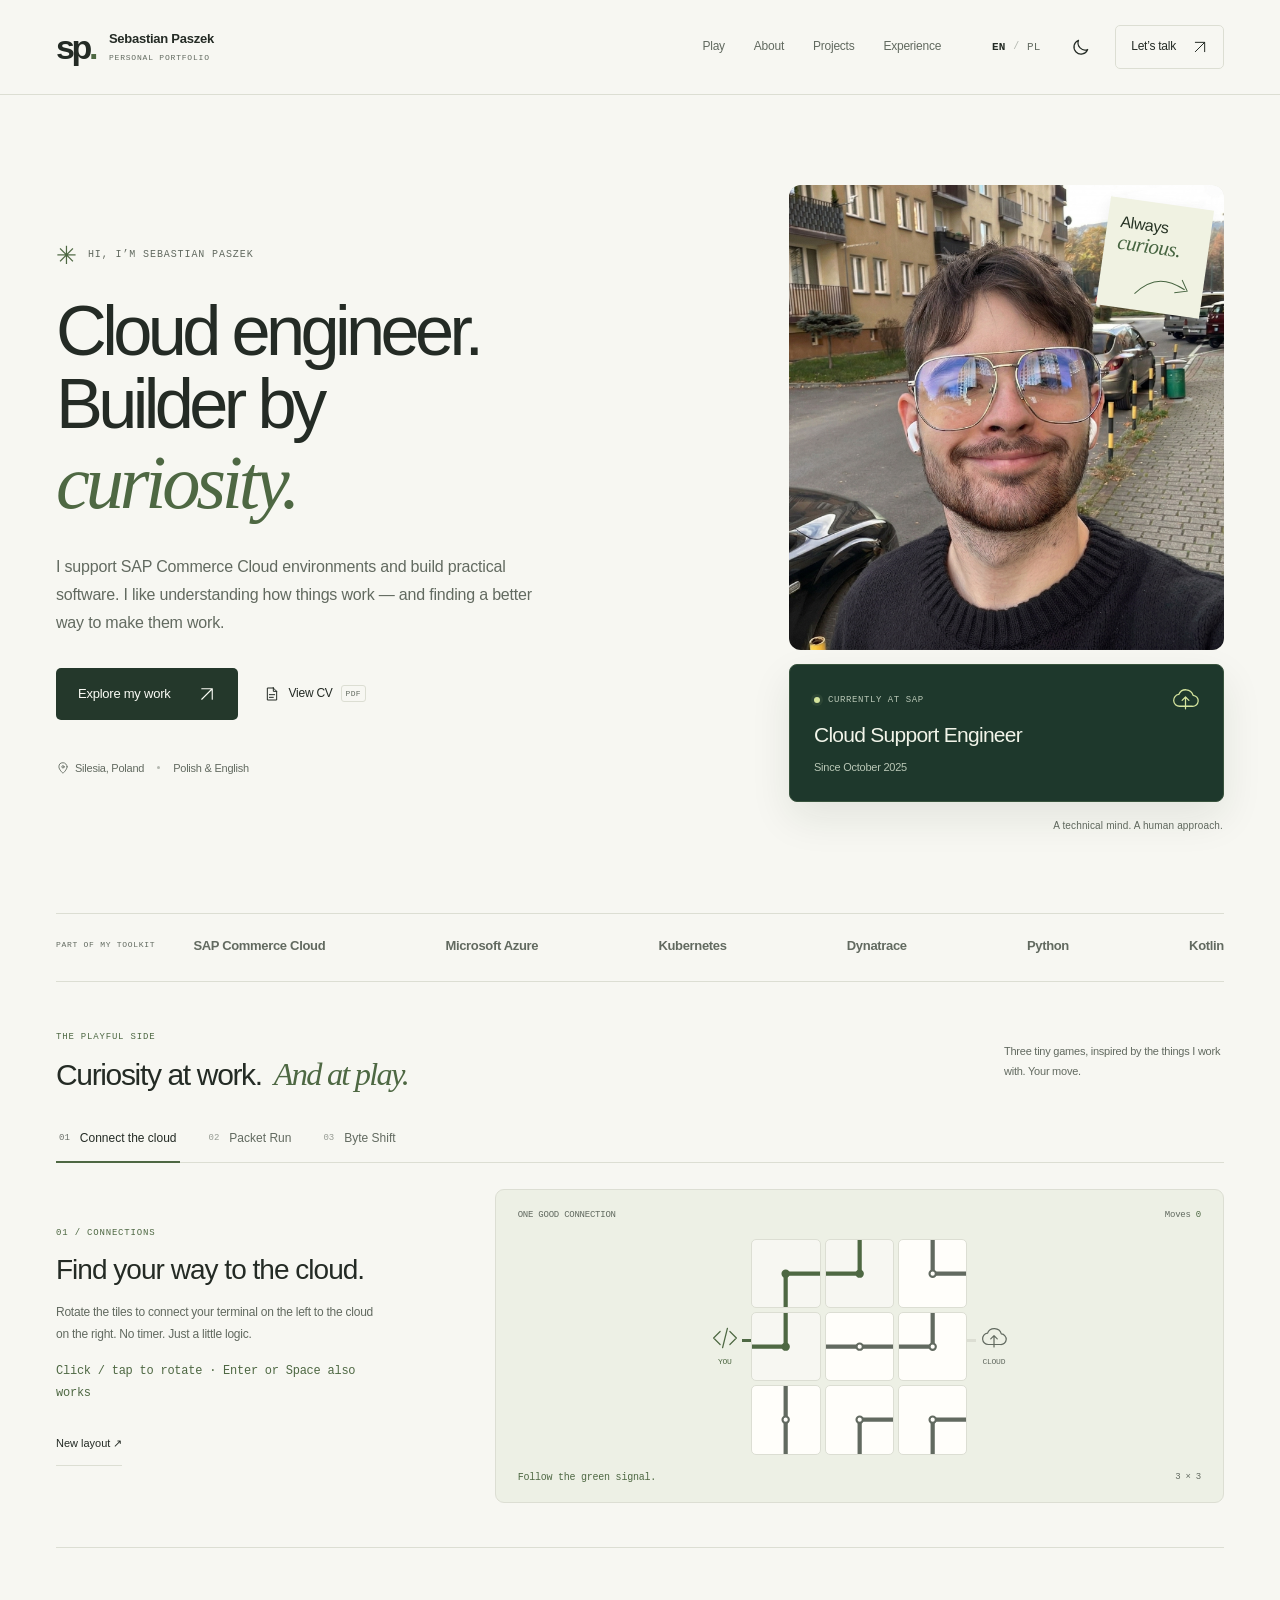
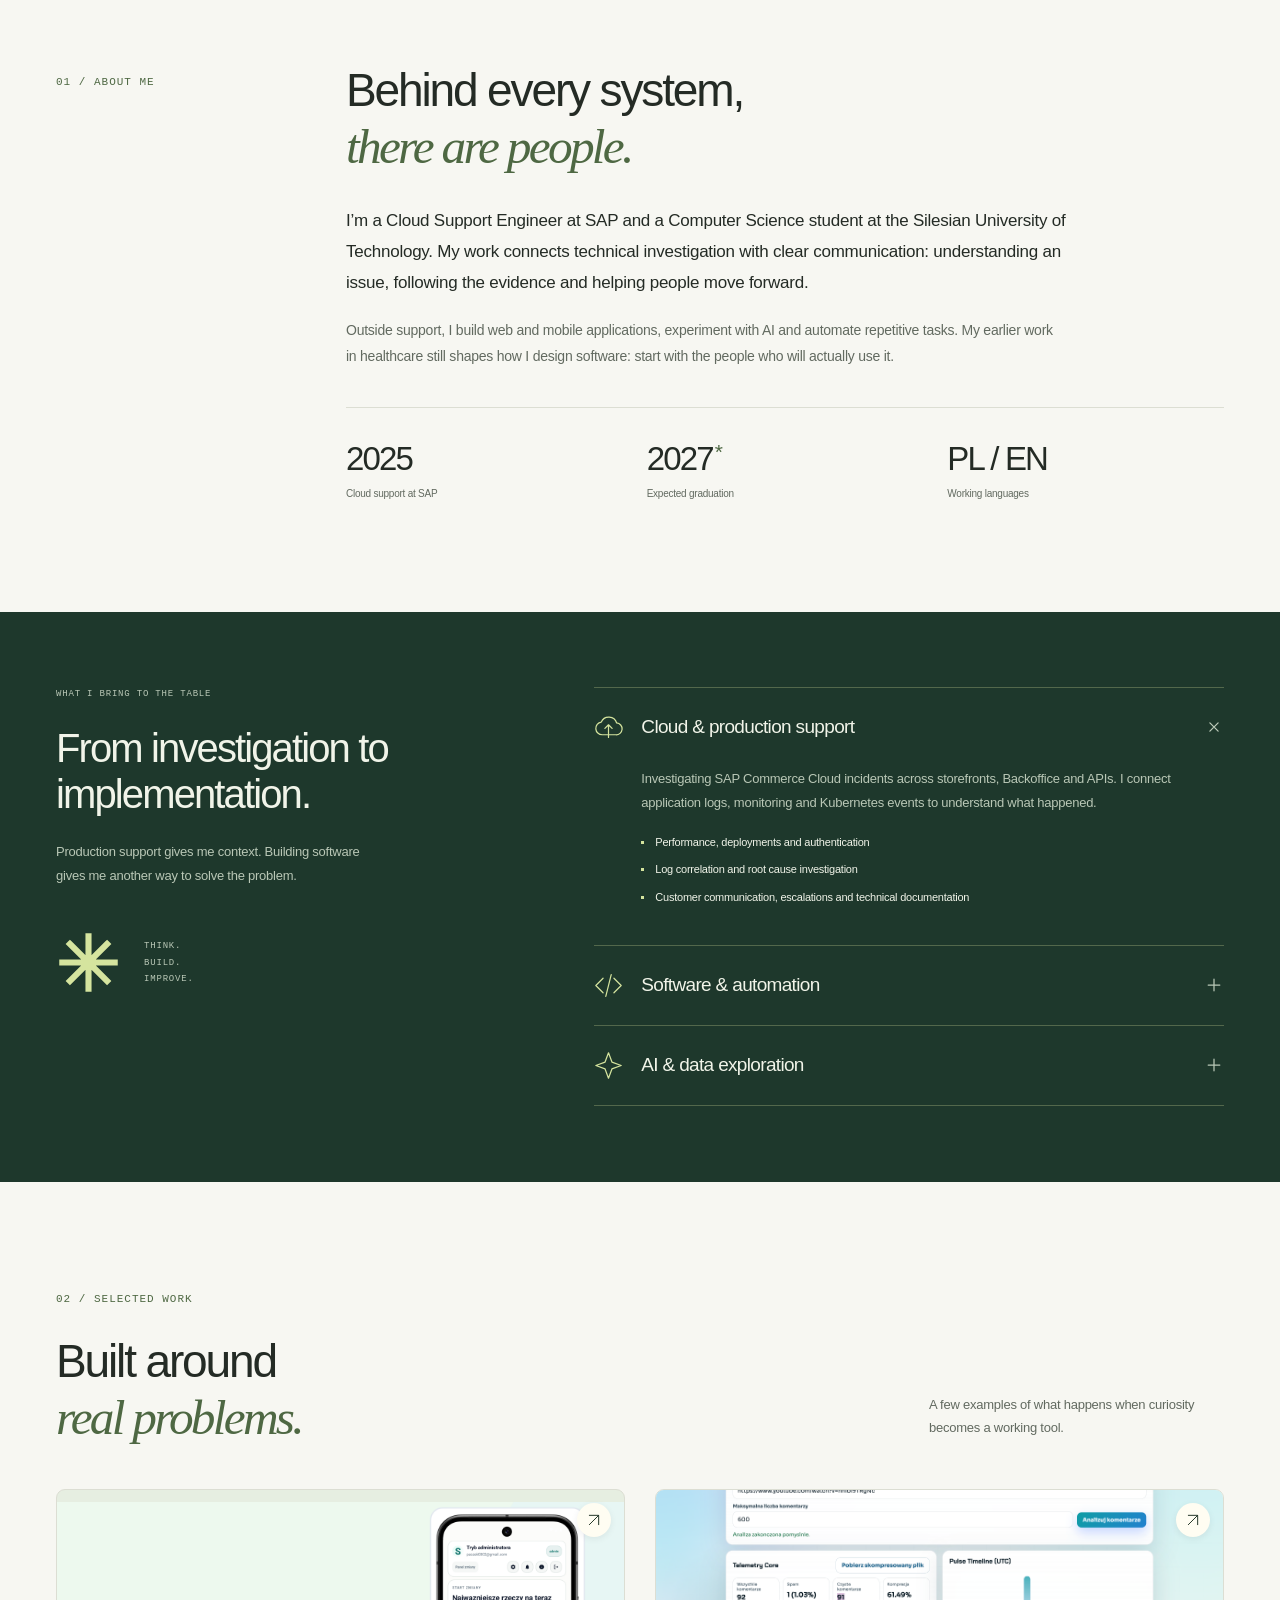
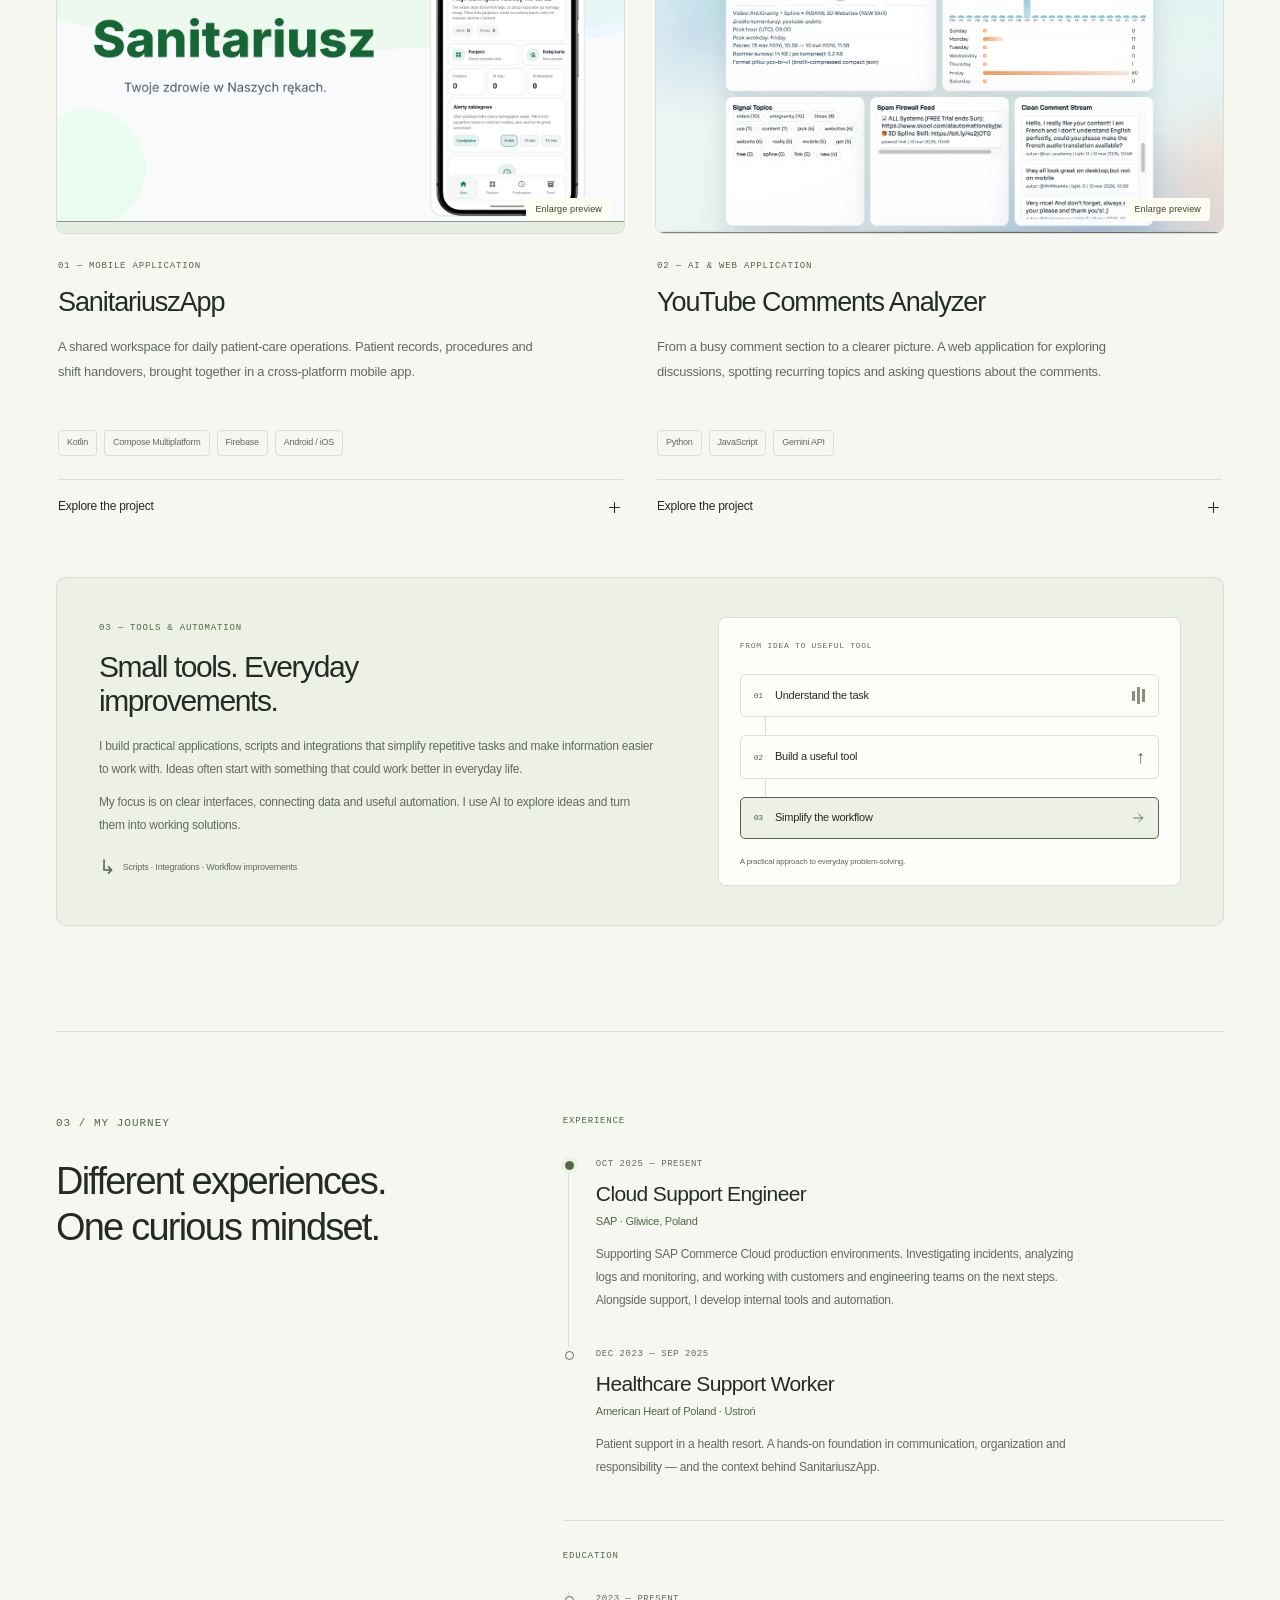
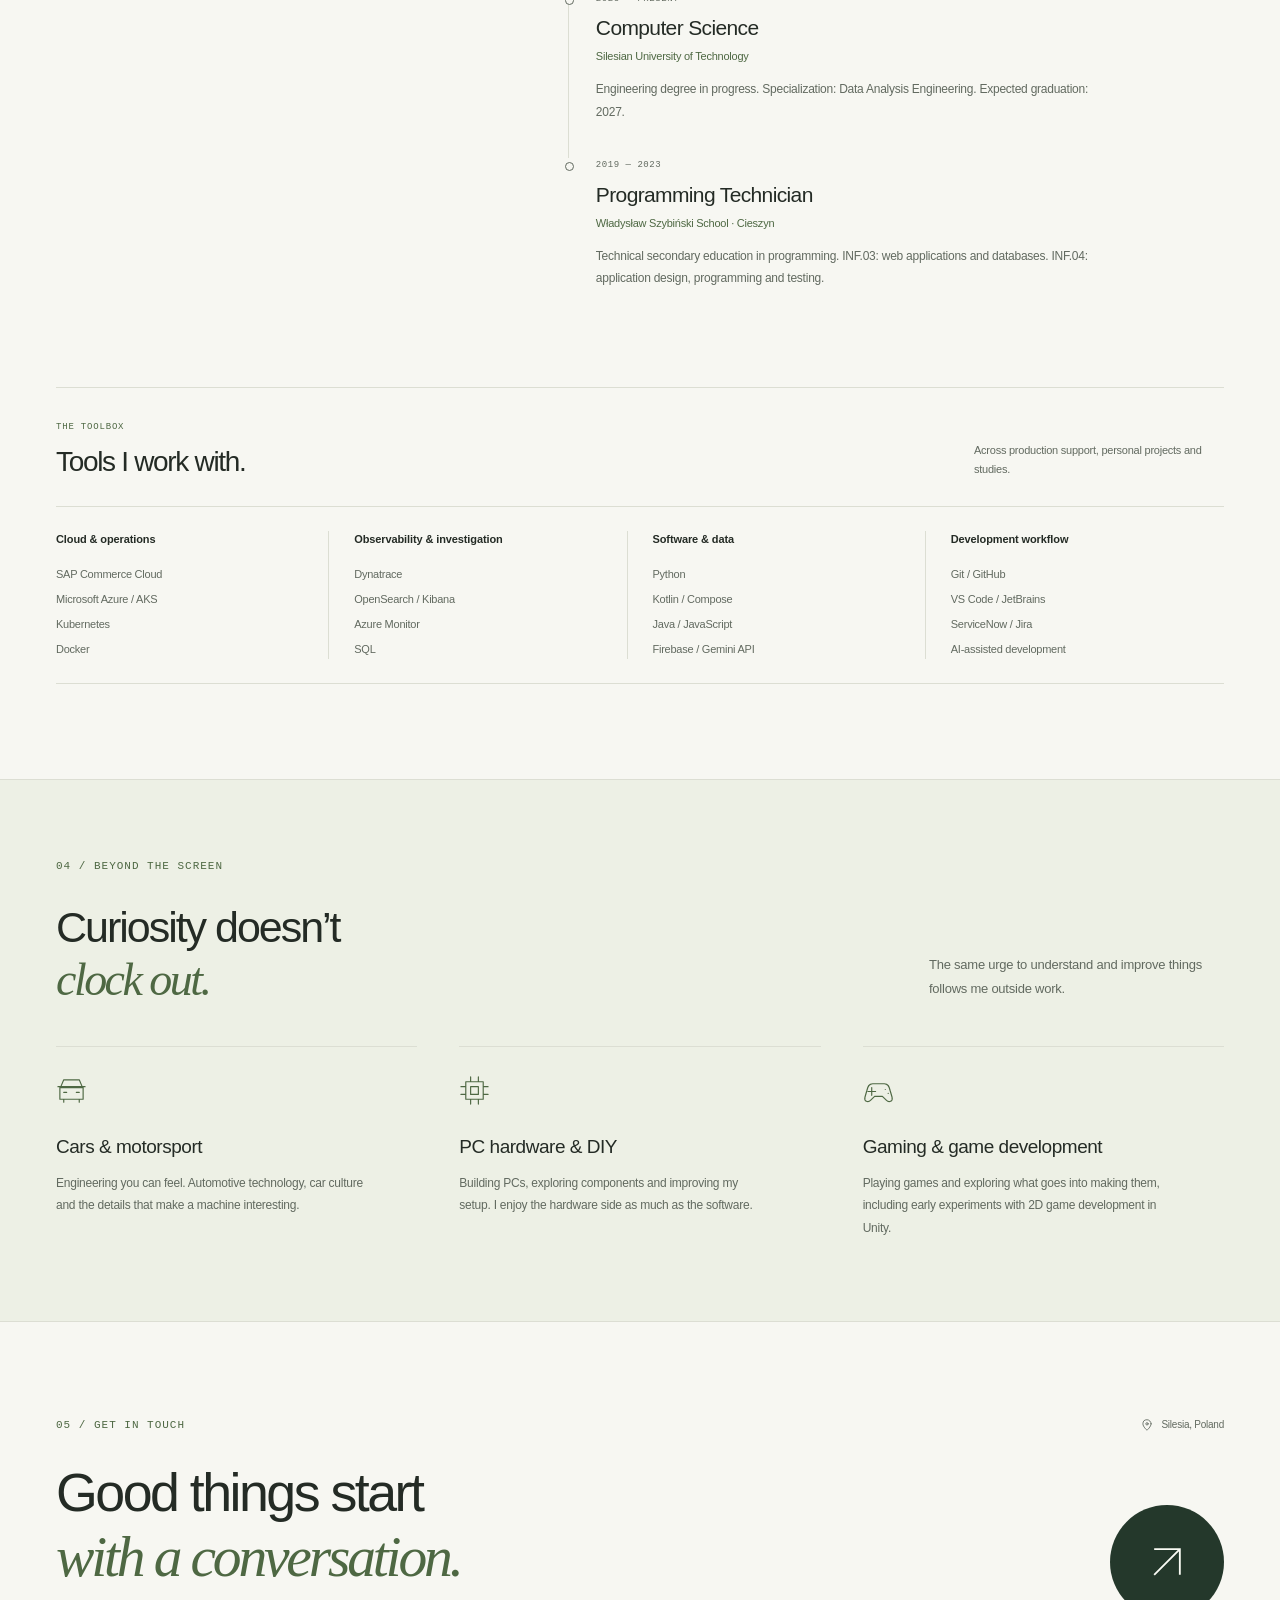
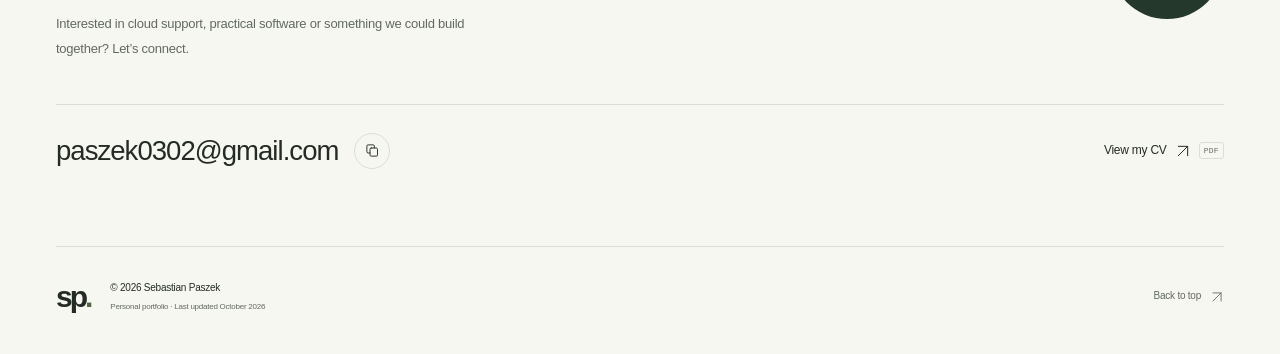
==== commit ae94ebbc: "Add mini games" ====
--- a/index.html
+++ b/index.html
@@ -19,6 +19,7 @@
   <link rel="icon" href="assets/images/favicon.svg" type="image/svg+xml">
   <script src="assets/js/boot.js"></script>
   <link rel="stylesheet" href="assets/css/styles.css">
+  <link rel="stylesheet" href="assets/css/playground.css">
   <script type="application/ld+json">{"@context":"https://schema.org","@type":"Person","name":"Sebastian Paszek","url":"https://sebecznik.github.io/portfolio/","image":"https://sebecznik.github.io/portfolio/assets/images/portrait.png","jobTitle":"Cloud Support Engineer","worksFor":{"@type":"Organization","name":"SAP"},"knowsLanguage":["Polish","English"],"email":"mailto:paszek0302@gmail.com"}</script>
 </head>
 <body>
@@ -33,6 +34,7 @@
     <symbol id="i-car" viewBox="0 0 32 32"><path d="m5 12 3-7h16l3 7M4 13h24v12H4zM8 25v3m16-3v3M8 18h3m10 0h3M2 12h28"/></symbol>
     <symbol id="i-chip" viewBox="0 0 32 32"><path d="M7 7h18v18H7zM12 12h8v8h-8zM12 2v5m8-5v5M12 25v5m8-5v5M2 12h5m-5 8h5m18-8h5m-5 8h5"/></symbol>
     <symbol id="i-game" viewBox="0 0 32 32"><path d="M10 9h12c4 0 5 3 6 7l2 7c1 4-3 6-6 3l-4-4h-8l-4 4c-3 3-7 1-6-3l2-7c1-4 2-7 6-7Z"/><path d="M9 13v8m-4-4h8m10-2h.01m3 4h.01"/></symbol>
+    <symbol id="i-server" viewBox="0 0 32 32"><rect x="4" y="5" width="24" height="9" rx="2"/><rect x="4" y="18" width="24" height="9" rx="2"/><path d="M9 9.5h.1M9 22.5h.1M17 9.5h6m-6 13h6"/></symbol>
     <symbol id="i-mail" viewBox="0 0 24 24"><rect x="3" y="5" width="18" height="14" rx="2"/><path d="m3 6 9 7 9-7"/></symbol>
     <symbol id="i-copy" viewBox="0 0 24 24"><rect x="8" y="8" width="12" height="13" rx="2"/><path d="M15 8V5a2 2 0 0 0-2-2H5a2 2 0 0 0-2 2v9a2 2 0 0 0 2 2h3"/></symbol>
     <symbol id="i-pin" viewBox="0 0 24 24"><path d="M19 10c0 5-7 11-7 11S5 15 5 10a7 7 0 1 1 14 0Z"/><circle cx="12" cy="10" r="2"/></symbol>
@@ -44,6 +46,7 @@
     <div class="header-inner container">
       <a class="brand" href="#top" aria-label="Sebastian Paszek — home"><span class="brand-mark">sp<span>.</span></span><span class="brand-name">Sebastian Paszek<span class="brand-caption">PERSONAL PORTFOLIO</span></span></a>
       <nav class="main-nav" id="navigation" aria-label="Main navigation">
+        <a href="#playground" data-i18n="play.nav">Play</a>
         <a href="#about" data-i18n="nav.about">About</a>
         <a href="#projects" data-i18n="nav.work">Projects</a>
         <a href="#experience" data-i18n="nav.experience">Experience</a>
@@ -77,6 +80,39 @@
 
     <div class="tool-strip container"><p class="eyebrow" data-i18n="stack.label">PART OF MY TOOLKIT</p><div class="tool-strip-items"><span>SAP Commerce Cloud</span><span>Microsoft Azure</span><span>Kubernetes</span><span>Dynatrace</span><span>Python</span><span>Kotlin</span></div></div>
 
+    <section class="play-section container" id="playground" aria-labelledby="play-title">
+      <div class="play-heading"><div><p class="eyebrow" data-i18n="play.label">THE PLAYFUL SIDE</p><h2 id="play-title"><span data-i18n="play.title">Curiosity at work.</span> <em data-i18n="play.titleAccent">And at play.</em></h2></div><p data-i18n="play.intro">Three tiny games, inspired by the things I work with. Your move.</p></div>
+      <div class="play-tabs" role="tablist" aria-label="Choose a mini game" data-i18n-aria="play.choose">
+        <button type="button" role="tab" id="play-tab-network" aria-controls="play-panel-network" aria-selected="true" data-play-tab="network"><span aria-hidden="true">01</span><span data-i18n="play.network.name">Connect the cloud</span></button>
+        <button type="button" role="tab" id="play-tab-runner" aria-controls="play-panel-runner" aria-selected="false" tabindex="-1" data-play-tab="runner"><span aria-hidden="true">02</span><span>Packet Run</span></button>
+        <button type="button" role="tab" id="play-tab-bytes" aria-controls="play-panel-bytes" aria-selected="false" tabindex="-1" data-play-tab="bytes"><span aria-hidden="true">03</span><span>Byte Shift</span></button>
+      </div>
+      <div class="play-panel" id="play-panel-network" role="tabpanel" aria-labelledby="play-tab-network" data-play-panel="network">
+        <div class="play-description"><p class="eyebrow" data-i18n="play.network.tag">01 / CONNECTIONS</p><h3 data-i18n="play.network.title">Find your way to the cloud.</h3><p id="network-instructions" data-i18n="play.network.instructions">Rotate the tiles to connect your terminal on the left to the cloud on the right. No timer. Just a little logic.</p><p class="play-control-note" data-i18n="play.network.controls">Click / tap to rotate · Enter or Space also works</p><button class="play-reset" id="network-new" type="button">New layout ↗</button></div>
+        <div class="play-stage" id="network-stage" data-won="false"><div class="play-stage-top"><span data-i18n="play.network.caption">ONE GOOD CONNECTION</span><span><span data-i18n="play.moves">Moves</span> <strong id="network-moves">0</strong></span></div><div class="network-circuit"><div class="network-port"><svg class="icon" aria-hidden="true"><use href="#i-code"/></svg><span data-i18n="play.you">YOU</span></div><div class="network-grid" id="network-grid" role="group" aria-label="Rotate the nine connection tiles" data-i18n-aria="play.network.board" aria-describedby="network-instructions"></div><div class="network-port"><svg class="icon" aria-hidden="true"><use href="#i-cloud"/></svg><span data-i18n="play.cloud">CLOUD</span></div></div><div class="play-stage-bottom"><p class="play-feedback" id="network-message" role="status" aria-live="polite">Follow the green signal.</p><span aria-hidden="true">3 × 3</span></div></div>
+      </div>
+      <div class="play-panel" id="play-panel-runner" role="tabpanel" aria-labelledby="play-tab-runner" data-play-panel="runner" hidden>
+        <div class="play-description"><p class="eyebrow" data-i18n="play.runner.tag">02 / MOMENTUM</p><h3 data-i18n="play.runner.title">One packet. A clear path.</h3><p id="packet-instructions" data-i18n="play.runner.instructions">Jump over obstacles and see how far your data packet can travel. One button, one more try.</p><p class="play-control-note" data-i18n="play.runner.controls">Space / ↑ or tap the track · Esc to pause</p></div>
+        <div class="play-stage packet-stage" id="packet-stage" data-state="ready"><div class="play-stage-top"><span><span data-i18n="play.distance">Distance</span> <strong id="packet-distance">0 m</strong></span><span><span data-i18n="play.best">Best</span> <strong id="packet-best">0 m</strong></span></div>
+          <div class="packet-field" id="packet-field" tabindex="0" role="group" aria-label="Packet Run" aria-describedby="packet-instructions">
+            <svg viewBox="0 0 600 216" role="img" aria-label="A small data packet jumping over obstacles" data-i18n-aria="play.runner.scene"><path class="packet-cloud" d="M395 59h-35a12 12 0 1 1 3-24 18 18 0 0 1 34 1 12 12 0 0 1-2 23Zm-234 25h-22a8 8 0 1 1 1-16 12 12 0 0 1 23 0 8 8 0 0 1-2 16Z"/><path class="packet-ground" d="M0 190H600"/><path class="packet-dashes" d="M0 202H600"/><g id="packet-obstacles"></g><g id="packet-player" transform="translate(56 166)"><rect class="packet-player-body" width="24" height="24" rx="5"/><path class="packet-player-mark" d="m7 7 5 5-5 5m6 0h5"/></g></svg>
+            <div class="packet-overlay" id="packet-overlay"><svg class="icon" aria-hidden="true"><use href="#i-code"/></svg><strong id="packet-state-title">Ready to send?</strong><p id="packet-state-copy">A tiny endless runner. Tap or press Space to jump.</p><button class="play-start" id="packet-start" type="button">Let’s go →</button></div>
+          </div>
+          <div class="play-stage-bottom"><p class="play-feedback" id="packet-message" role="status" aria-live="polite">Your best stays in this browser.</p><div class="packet-controls"><button type="button" id="packet-jump" data-i18n="play.jump" disabled>Jump ↑</button><button type="button" id="packet-pause" data-i18n="play.pause" disabled>Pause</button></div></div>
+        </div>
+      </div>
+      <div class="play-panel" id="play-panel-bytes" role="tabpanel" aria-labelledby="play-tab-bytes" data-play-panel="bytes" hidden>
+        <div class="play-description"><p class="eyebrow" data-i18n="play.bytes.tag">03 / PATTERNS</p><h3 data-i18n="play.bytes.title">Small bits. Bigger ideas.</h3><p id="byte-instructions" data-i18n="play.bytes.instructions">Slide the tiles. Matching numbers merge: 2, 4, 8… Can you reach 128 before the board fills up?</p><p class="play-control-note" data-i18n="play.bytes.controls">Arrow keys on the board · Swipe · Buttons below</p><button class="play-reset" id="byte-new" type="button" data-i18n="play.bytes.new">Start fresh ↗</button></div>
+        <div class="play-stage byte-stage"><div class="play-stage-top"><span><span data-i18n="play.highest">Highest</span> <strong id="byte-highest">2</strong><span aria-hidden="true"> / 128</span></span><span><span data-i18n="play.moves">Moves</span> <strong id="byte-moves">0</strong></span></div><div class="byte-grid" id="byte-grid" role="grid" tabindex="0" aria-label="Byte Shift, 4 by 4 number puzzle. Use arrow keys." data-i18n-aria="play.bytes.board" aria-describedby="byte-instructions" aria-rowcount="4" aria-colcount="4"></div><div class="play-stage-bottom"><p class="play-feedback" id="byte-message" role="status" aria-live="polite">2 + 2. Then think bigger.</p><div class="play-direction-pad" role="group" aria-label="Move all tiles" data-i18n-aria="play.bytes.buttons">
+          <button type="button" data-byte-direction="left" aria-label="Left" data-i18n-aria="play.west"><svg class="icon" aria-hidden="true"><use href="#i-right"/></svg></button>
+          <button type="button" data-byte-direction="up" aria-label="Up" data-i18n-aria="play.north"><svg class="icon" aria-hidden="true"><use href="#i-right"/></svg></button>
+          <button type="button" data-byte-direction="down" aria-label="Down" data-i18n-aria="play.south"><svg class="icon" aria-hidden="true"><use href="#i-right"/></svg></button>
+          <button type="button" data-byte-direction="right" aria-label="Right" data-i18n-aria="play.east"><svg class="icon" aria-hidden="true"><use href="#i-right"/></svg></button>
+        </div></div></div>
+      </div>
+      <noscript><p class="play-noscript" data-i18n="play.noscript">Enable JavaScript to play the mini games.</p></noscript>
+    </section>
+
     <section class="about-section container section-grid" id="about" aria-labelledby="about-title">
       <p class="section-label" data-i18n="about.label">01 / ABOUT ME</p>
       <div class="section-main" data-reveal><h2 id="about-title"><span data-i18n="about.title1">Behind every system,</span><em data-i18n="about.title2">there are people.</em></h2><div class="about-copy"><p class="lead" data-i18n="about.body">I’m a Cloud Support Engineer at SAP and a Computer Science student at the Silesian University of Technology. My work connects technical investigation with clear communication: understanding an issue, following the evidence and helping people move forward.</p><p data-i18n="about.body2">Outside support, I build web and mobile applications, experiment with AI and automate repetitive tasks. My earlier work in healthcare still shapes how I design software: start with the people who will actually use it.</p></div><dl class="facts"><div><dt>2025</dt><dd data-i18n="about.fact1">Cloud support at SAP</dd></div><div><dt>2027<span>*</span></dt><dd data-i18n="about.fact2">Expected graduation</dd></div><div><dt>PL / EN</dt><dd data-i18n="about.fact3">Working languages</dd></div></dl></div>
@@ -103,7 +139,9 @@
 
     <section class="toolbox-section container" aria-labelledby="toolbox-title"><div class="toolbox-heading"><div><p class="eyebrow" data-i18n="tools.label">THE TOOLBOX</p><h2 id="toolbox-title" data-i18n="tools.title">Tools I work with.</h2></div><p data-i18n="tools.note">Across production support, personal projects and studies.</p></div><div class="toolbox-grid"><div><h3 data-i18n="tools.cloud">Cloud &amp; operations</h3><ul class="tool-list"><li>SAP Commerce Cloud</li><li>Microsoft Azure / AKS</li><li>Kubernetes</li><li>Docker</li></ul></div><div><h3 data-i18n="tools.observe">Observability &amp; investigation</h3><ul class="tool-list"><li>Dynatrace</li><li>OpenSearch / Kibana</li><li>Azure Monitor</li><li>SQL</li></ul></div><div><h3 data-i18n="tools.build">Software &amp; data</h3><ul class="tool-list"><li>Python</li><li>Kotlin / Compose</li><li>Java / JavaScript</li><li>Firebase / Gemini API</li></ul></div><div><h3 data-i18n="tools.workflow">Development workflow</h3><ul class="tool-list"><li>Git / GitHub</li><li>VS Code / JetBrains</li><li>ServiceNow / Jira</li><li data-i18n="tools.aiworkflow">AI-assisted development</li></ul></div></div></section>
 
-    <section class="interests-section" id="interests" aria-labelledby="interests-title"><div class="container"><div class="section-heading"><div><p class="section-label" data-i18n="interests.label">04 / BEYOND THE SCREEN</p><h2 id="interests-title"><span data-i18n="interests.title1">Curiosity doesn’t</span><em data-i18n="interests.title2">clock out.</em></h2></div><p data-i18n="interests.intro">The same urge to understand and improve things follows me outside work.</p></div><div class="interests-grid"><article data-reveal><svg class="interest-icon" aria-hidden="true"><use href="#i-car"/></svg><h3 data-i18n="interests.cars.title">Cars &amp; motorsport</h3><p data-i18n="interests.cars.body">Engineering you can feel. Automotive technology, car culture and the details that make a machine interesting.</p></article><article data-reveal><svg class="interest-icon" aria-hidden="true"><use href="#i-chip"/></svg><h3 data-i18n="interests.hardware.title">PC hardware &amp; DIY</h3><p data-i18n="interests.hardware.body">Building PCs, exploring components and improving my setup. I enjoy the hardware side as much as the software.</p></article><article data-reveal><svg class="interest-icon" aria-hidden="true"><use href="#i-game"/></svg><h3 data-i18n="interests.games.title">Gaming &amp; game development</h3><p data-i18n="interests.games.body">Playing games and exploring what goes into making them, including early experiments with 2D game development in Unity.</p></article></div></div></section>
+    <section class="interests-section" id="interests" aria-labelledby="interests-title"><div class="container"><div class="section-heading"><div><p class="section-label" data-i18n="interests.label">04 / BEYOND THE SCREEN</p><h2 id="interests-title"><span data-i18n="interests.title1">Curiosity doesn’t</span><em data-i18n="interests.title2">clock out.</em></h2></div><p data-i18n="interests.intro">The same urge to understand and improve things follows me outside work.</p></div><div class="interests-grid"><article data-reveal><svg class="interest-icon" aria-hidden="true"><use href="#i-car"/></svg><h3 data-i18n="interests.cars.title">Cars &amp; motorsport</h3><p data-i18n="interests.cars.body">Engineering you can feel. Automotive technology, car culture and the details that make a machine interesting.</p></article><article data-reveal><svg class="interest-icon" aria-hidden="true"><use href="#i-chip"/></svg><h3 data-i18n="interests.hardware.title">PC hardware &amp; DIY</h3><p data-i18n="interests.hardware.body">Building PCs, exploring components and improving my setup. I enjoy the hardware side as much as the software.</p></article><article data-reveal><svg class="interest-icon" aria-hidden="true"><use href="#i-game"/></svg><h3 data-i18n="interests.games.title">Gaming &amp; game development</h3><p data-i18n="interests.games.body">Playing games and exploring what goes into making them, including early experiments with 2D game development in Unity.</p></article></div>
+
+</div></section>
 
     <section class="contact-section container" id="contact" aria-labelledby="contact-title"><div class="contact-top"><p class="section-label" data-i18n="contact.label">05 / GET IN TOUCH</p><span class="contact-location"><svg class="icon" aria-hidden="true"><use href="#i-pin"/></svg><span data-i18n="hero.location">Silesia, Poland</span></span></div><div class="contact-main"><div><h2 id="contact-title"><span data-i18n="contact.title1">Good things start</span><em data-i18n="contact.title2">with a conversation.</em></h2><p data-i18n="contact.body">Interested in cloud support, practical software or something we could build together? Let’s connect.</p></div><a href="mailto:paszek0302@gmail.com" class="contact-arrow" aria-label="Send an email" data-i18n-aria="contact.email"><svg aria-hidden="true"><use href="#i-arrow"/></svg></a></div><div class="contact-bottom"><div class="email-row"><a class="email-link" href="mailto:paszek0302@gmail.com">paszek0302@gmail.com</a><button class="icon-button copy-button" id="copy-email" type="button" aria-label="Copy email address" data-i18n-aria="contact.copy"><svg class="icon" aria-hidden="true"><use href="#i-copy"/></svg></button></div><a class="text-link" href="assets/CV-Sebastian-Paszek.pdf" target="_blank" rel="noopener noreferrer"><span data-i18n="contact.cv">View my CV</span><svg class="icon" aria-hidden="true"><use href="#i-arrow"/></svg><span class="file-type">PDF</span></a></div></section>
   </main>
@@ -113,5 +151,6 @@
   <dialog class="image-dialog" id="image-dialog" aria-labelledby="dialog-title"><div class="dialog-toolbar"><p id="dialog-title"></p><button class="icon-button" id="close-dialog" type="button" aria-label="Close preview" data-i18n-aria="dialog.close" autofocus><svg class="icon" aria-hidden="true"><use href="#i-close"/></svg></button></div><img id="dialog-image" alt=""></dialog>
   <script src="assets/js/content.js" defer></script>
   <script src="assets/js/app.js" defer></script>
+  <script src="assets/js/playground.js" defer></script>
 </body>
 </html>
--- a/assets/css/playground.css
+++ b/assets/css/playground.css
@@ -0,0 +1,97 @@
+.play-section{padding-block:48px 44px;border-bottom:1px solid var(--line);scroll-margin-top:110px}
+.play-heading{display:flex;align-items:center;justify-content:space-between;gap:28px;margin-bottom:23px}
+.play-heading .eyebrow{font-size:9px;letter-spacing:.09em;color:var(--accent);margin-bottom:10px}
+.play-heading h2{font-size:30px;letter-spacing:-.045em;line-height:1.2}
+.play-heading h2>span,.play-heading h2>em{display:inline}
+.play-heading h2 em{font-size:1.08em;margin-left:5px}
+.play-heading>p{font-size:11px;max-width:220px;line-height:1.8}
+.play-tabs{display:flex;gap:26px;border-bottom:1px solid var(--line);margin-bottom:0}
+.play-tabs button{display:flex;gap:10px;align-items:center;background:transparent;border:0;border-bottom:2px solid transparent;border-radius:0;margin-bottom:-1px;padding:12px 3px;font-size:12px;color:var(--muted);min-height:46px;touch-action:manipulation}
+.play-tabs button>span:first-child{font:9px/1.4 var(--mono);opacity:.65}
+.play-tabs button:hover{color:var(--accent)}
+.play-tabs button[aria-selected="true"]{border-color:var(--accent);color:var(--text)}
+.play-panel{display:grid;grid-template-columns:minmax(220px,.75fr) minmax(0,1.4fr);gap:48px;padding-top:26px;align-items:center;min-height:330px}
+.play-panel[hidden]{display:none}
+.play-description{max-width:330px;align-self:center}
+.play-description>.eyebrow{font-size:9px;color:var(--accent);margin-bottom:12px}
+.play-description h3{font-size:28px;line-height:1.18;letter-spacing:-.035em}
+.play-description>p:not(.eyebrow){margin-top:15px;font-size:12px;line-height:1.85}
+.play-description .play-control-note{font:9px/1.8 var(--mono);margin-top:18px;color:var(--accent)}
+.play-reset{display:inline-flex;align-items:center;gap:12px;font-size:11px;padding:8px 0;border:0;border-bottom:1px solid var(--line);background:transparent;min-height:44px;margin-top:17px;color:var(--text);touch-action:manipulation}
+.play-reset:hover{color:var(--accent);border-color:var(--accent)}
+.play-reset .icon{width:15px;height:15px}
+.play-stage{position:relative;min-width:0;background:var(--accent-soft);border:1px solid var(--line);border-radius:9px;padding:17px 22px 14px}
+.play-stage-top,.play-stage-bottom{display:flex;align-items:center;justify-content:space-between;gap:16px;font:9px/1.65 var(--mono);color:var(--muted)}
+.play-stage-top{margin-bottom:14px;min-height:18px}
+.play-stage-top strong{color:var(--accent);font-weight:500;font-variant-numeric:tabular-nums}
+.play-stage-bottom{margin-top:13px;min-height:20px}
+.play-feedback{font-size:10px;color:var(--accent);line-height:1.6;min-height:16px}
+.network-circuit{display:grid;grid-template-columns:35px minmax(0,216px) 35px;gap:9px;align-items:center;justify-content:center;max-width:100%;margin:0 auto}
+.network-grid{display:grid;grid-template-columns:repeat(3,minmax(0,1fr));gap:4px;min-width:0}
+.wire-tile{aspect-ratio:1;min-width:0;padding:0;border:1px solid var(--line);border-radius:5px;color:var(--muted);background:var(--surface);touch-action:manipulation;transition:background .15s,color .15s}
+.wire-tile svg{display:block;width:100%;height:auto;overflow:hidden}
+.wire-tile .wire-path{fill:none;stroke:currentColor;stroke-width:4;stroke-linecap:square}
+.wire-tile circle{fill:var(--surface);stroke:currentColor;stroke-width:2}
+.wire-tile:hover{background:var(--bg)}
+.wire-tile[data-powered="true"]{color:var(--accent);background:var(--bg)}
+.wire-tile[data-powered="true"] circle{fill:var(--accent)}
+.network-port{position:relative;display:flex;flex-direction:column;align-items:center;justify-content:center;color:var(--accent);gap:5px;font:8px/1.5 var(--mono)}
+.network-port .icon{width:26px;height:26px}
+.network-port:last-child{color:var(--muted)}
+.network-port:first-child:after,.network-port:last-child:before{content:"";position:absolute;width:9px;height:3px;background:var(--accent);top:calc(50% - 8px);right:-9px}
+.network-port:last-child:before{left:-9px;right:auto;background:var(--line)}
+#network-stage[data-won="true"] .network-port:last-child{color:var(--accent)}
+#network-stage[data-won="true"] .network-port:last-child:before{background:var(--accent)}
+#network-stage[data-won="true"] .wire-tile{cursor:default}
+.byte-stage{padding-bottom:14px}
+.byte-grid{display:flex;flex-direction:column;gap:5px;width:min(212px,100%);margin-inline:auto;touch-action:none;border-radius:6px}
+.byte-row{display:grid;grid-template-columns:repeat(4,minmax(0,1fr));gap:5px}
+.byte-tile{display:flex;align-items:center;justify-content:center;aspect-ratio:1;border-radius:4px;background:var(--bg);border:1px solid var(--line);font:500 20px/1 var(--mono);letter-spacing:-.06em;color:var(--text)}
+.byte-tile[data-value="0"]{background:transparent;border-color:var(--line)}
+.byte-tile[data-value="4"]{background:#e4ebd6;color:#344c30}
+.byte-tile[data-value="8"]{background:#cbd9b0;color:#2d4326}
+.byte-tile[data-value="16"]{background:#a9c08c;color:#243b21}
+.byte-tile[data-value="32"]{background:#739462;color:#fff}
+.byte-tile[data-value="64"]{background:#4e6843;color:#fff}
+.byte-tile[data-value="128"]{background:#24382b;color:#e8f5b6;font-size:18px}
+.byte-grid[data-state="won"]{outline:2px solid var(--accent);outline-offset:5px}
+.byte-grid[data-state="lost"]{opacity:.7}
+.play-direction-pad{display:flex;gap:4px;align-items:center}
+.play-direction-pad button{display:grid;place-items:center;width:36px;height:38px;border:1px solid var(--line);background:var(--surface);border-radius:4px;color:var(--accent);touch-action:manipulation}
+.play-direction-pad button:hover{background:var(--bg)}
+.play-direction-pad button:disabled{opacity:.4;cursor:default}
+.play-direction-pad .icon{width:16px;height:16px}
+.play-direction-pad [data-byte-direction="left"] .icon{transform:rotate(180deg)}
+.play-direction-pad [data-byte-direction="up"] .icon{transform:rotate(-90deg)}
+.play-direction-pad [data-byte-direction="down"] .icon{transform:rotate(90deg)}
+.byte-stage .play-stage-bottom{margin-top:13px}
+.byte-stage .play-feedback{max-width:200px}
+.packet-stage{padding:17px 20px 14px;overflow:hidden}
+.packet-field{position:relative;width:100%;min-height:210px;display:flex;align-items:flex-end;border-radius:6px;background:var(--surface);border:1px solid var(--line);touch-action:manipulation;overflow:hidden}
+.packet-field>svg{display:block;width:100%;height:auto;min-height:180px;max-height:250px}
+.packet-ground{stroke:var(--line);stroke-width:1.5}
+.packet-dashes{stroke:var(--line);stroke-width:1;stroke-dasharray:3 15}
+.packet-player-body{fill:var(--accent);stroke:var(--accent);stroke-width:1}
+.packet-player-mark{fill:none;stroke:var(--bg);stroke-width:1.5;stroke-linejoin:round}
+#packet-obstacles rect{fill:#bc8764;stroke:#8a5939;stroke-width:1}
+.packet-cloud{fill:none;stroke:var(--line);stroke-width:1.5}
+.packet-overlay{position:absolute;inset:0;display:flex;flex-direction:column;align-items:center;justify-content:center;background:var(--surface);padding:20px;text-align:center;gap:8px}
+.packet-overlay[hidden]{display:none}
+.packet-overlay .icon{width:27px;height:27px;color:var(--accent);margin-bottom:3px}
+.packet-overlay strong{font-size:20px;line-height:1.3;font-weight:500;letter-spacing:-.03em}
+.packet-overlay p{font-size:11px;line-height:1.7;max-width:280px}
+.play-start{display:inline-flex;align-items:center;justify-content:center;gap:10px;padding:10px 20px;margin-top:5px;min-height:42px;border:0;border-radius:4px;font-size:11px;background:var(--button);color:var(--button-text);touch-action:manipulation}
+.play-start:hover{filter:brightness(1.1)}
+.packet-controls{display:flex;align-items:center;gap:7px}
+.packet-controls button{border:1px solid var(--line);border-radius:4px;background:var(--surface);padding:8px 12px;min-height:38px;font:10px/1.4 var(--sans);color:var(--text);touch-action:manipulation}
+.packet-controls button:disabled{opacity:.4;cursor:default}
+.packet-controls button:not(:disabled):hover{background:var(--bg)}
+.packet-stage .play-feedback{font-size:9px}
+.play-sr-only{position:absolute;width:1px;height:1px;padding:0;margin:-1px;overflow:hidden;clip:rect(0,0,0,0);white-space:nowrap;border:0}
+.play-noscript{font-size:12px;margin-top:20px}
+@media(max-width:1100px){.play-panel{gap:30px;grid-template-columns:minmax(210px,.8fr) minmax(0,1.2fr)}}
+@media(max-width:820px){.play-panel{gap:25px;grid-template-columns:minmax(175px,.8fr) minmax(0,1.2fr)}.play-description h3{font-size:24px}.play-stage{padding-inline:15px}.play-stage-bottom{gap:8px}.byte-stage .play-stage-bottom{flex-wrap:wrap}.packet-stage .play-stage-bottom{flex-wrap:wrap}.play-heading h2{font-size:27px}.network-circuit{grid-template-columns:28px minmax(0,210px) 28px;gap:6px}.network-port:first-child:after,.network-port:last-child:before{width:6px;right:-6px}.network-port:last-child:before{left:-6px}}
+@media(max-width:600px){.play-section{padding-block:34px 32px}.play-heading{display:block;margin-bottom:17px}.play-heading h2{font-size:28px}.play-heading>p{margin-top:10px;max-width:none;font-size:11px}.play-heading .eyebrow{font-size:8px}.play-tabs{gap:0;justify-content:space-between}.play-tabs button{font-size:11px;gap:6px;padding-inline:1px}.play-tabs button>span:first-child{font-size:8px}.play-panel{display:block;padding-top:22px;min-height:0}.play-description{max-width:none}.play-description>.eyebrow{display:none}.play-description h3{font-size:23px}.play-description>p:not(.eyebrow){font-size:12px;margin-top:10px;max-width:420px}.play-description .play-control-note{font-size:9px;margin-top:10px}.play-reset{margin-top:8px;padding-block:7px;min-height:39px;font-size:10px}.play-stage{margin-top:18px;padding:14px 13px 12px}.play-stage-top{font-size:8px;margin-bottom:13px}.network-circuit{grid-template-columns:28px minmax(0,200px) 28px;gap:6px}.play-stage-bottom{font-size:8px}.byte-stage .play-stage-bottom{flex-wrap:nowrap;align-items:center}.byte-stage .play-feedback{font-size:9px;max-width:135px}.play-direction-pad button{width:32px;height:40px}.play-direction-pad{gap:3px}.packet-stage .play-stage-bottom{flex-wrap:wrap}.packet-field{min-height:200px}.packet-field>svg{min-height:180px}.packet-overlay strong{font-size:19px}.packet-controls button{min-height:42px}.play-description br{display:none}}
+@media(max-width:360px){.play-tabs button{font-size:10px}.play-tabs button>span:first-child{display:none}.play-heading h2{font-size:25px}.byte-stage .play-stage-bottom{flex-wrap:wrap}.byte-stage .play-feedback{max-width:none}.play-direction-pad{margin-left:auto}.network-port{font-size:7px}.network-port .icon{width:22px;height:22px}}
+@media(prefers-reduced-motion:reduce){.wire-tile{transition:none}}
+@media print{.play-section{display:none}}
